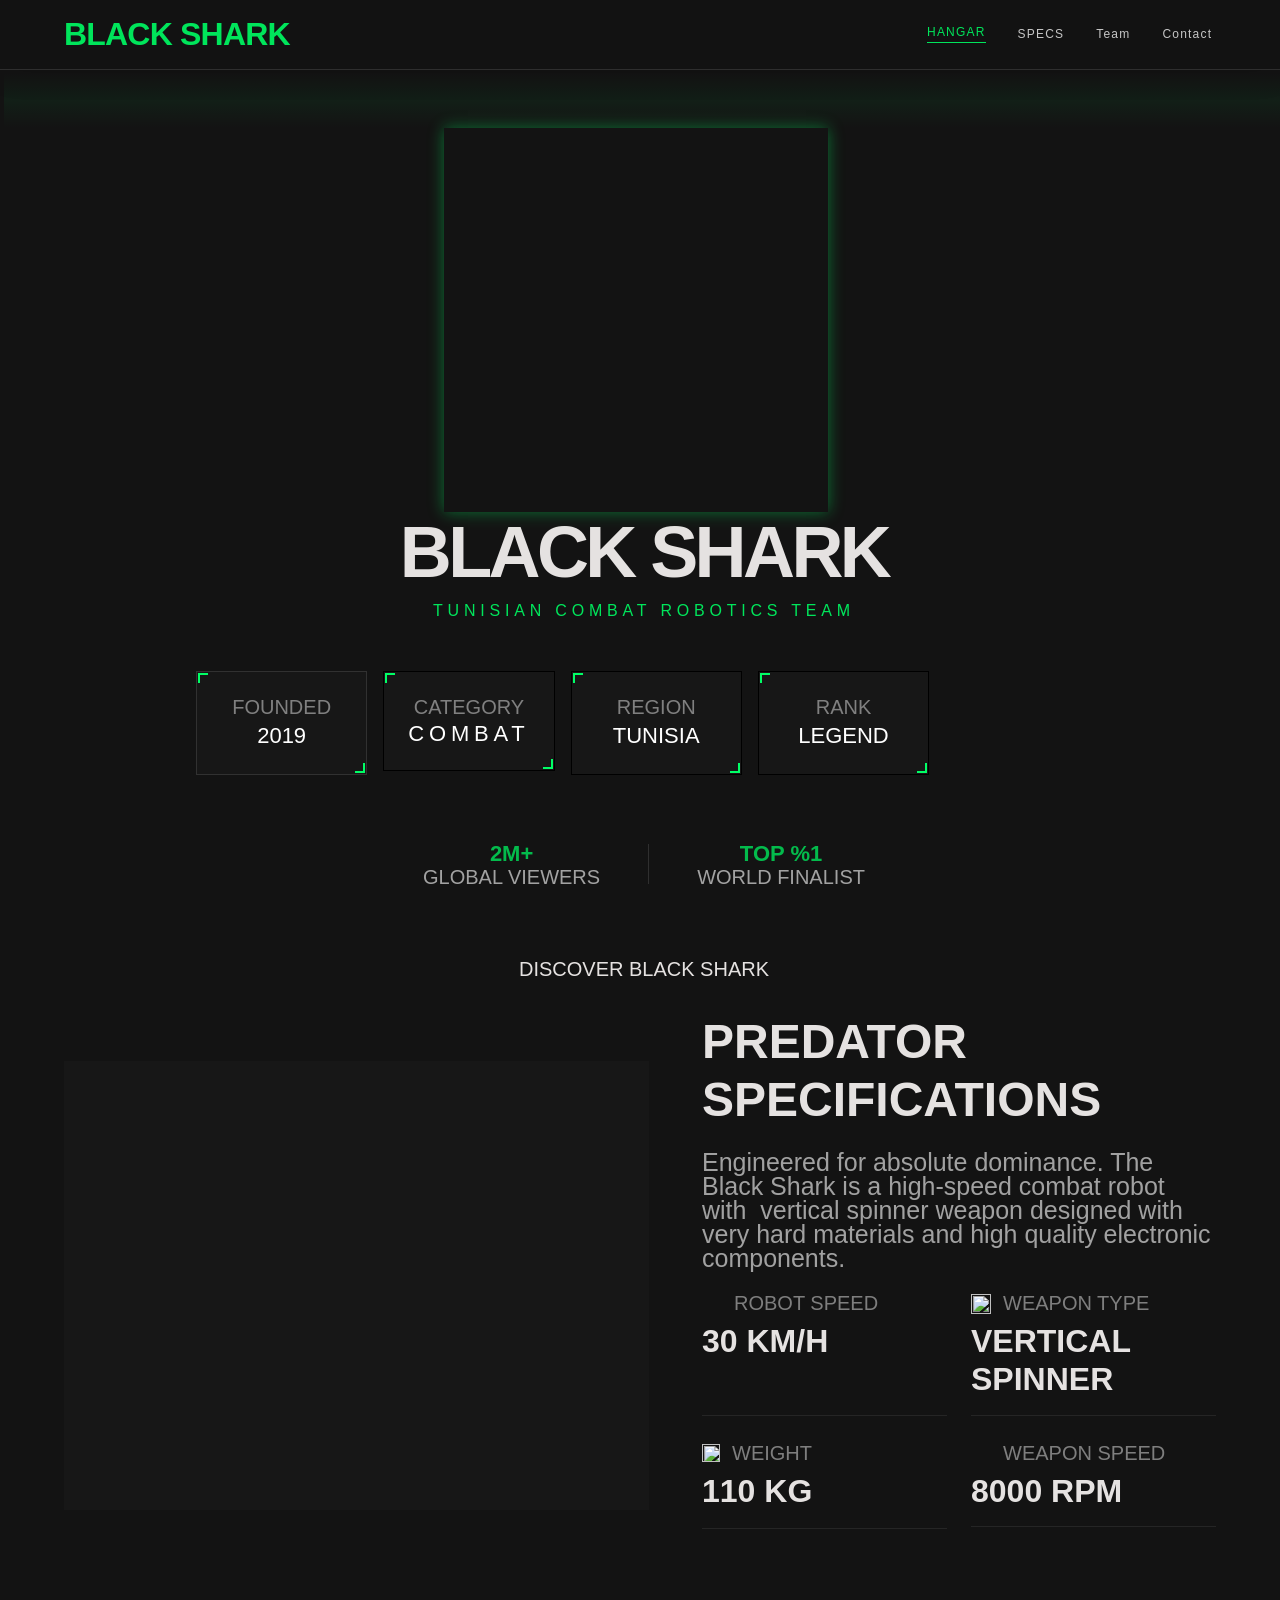
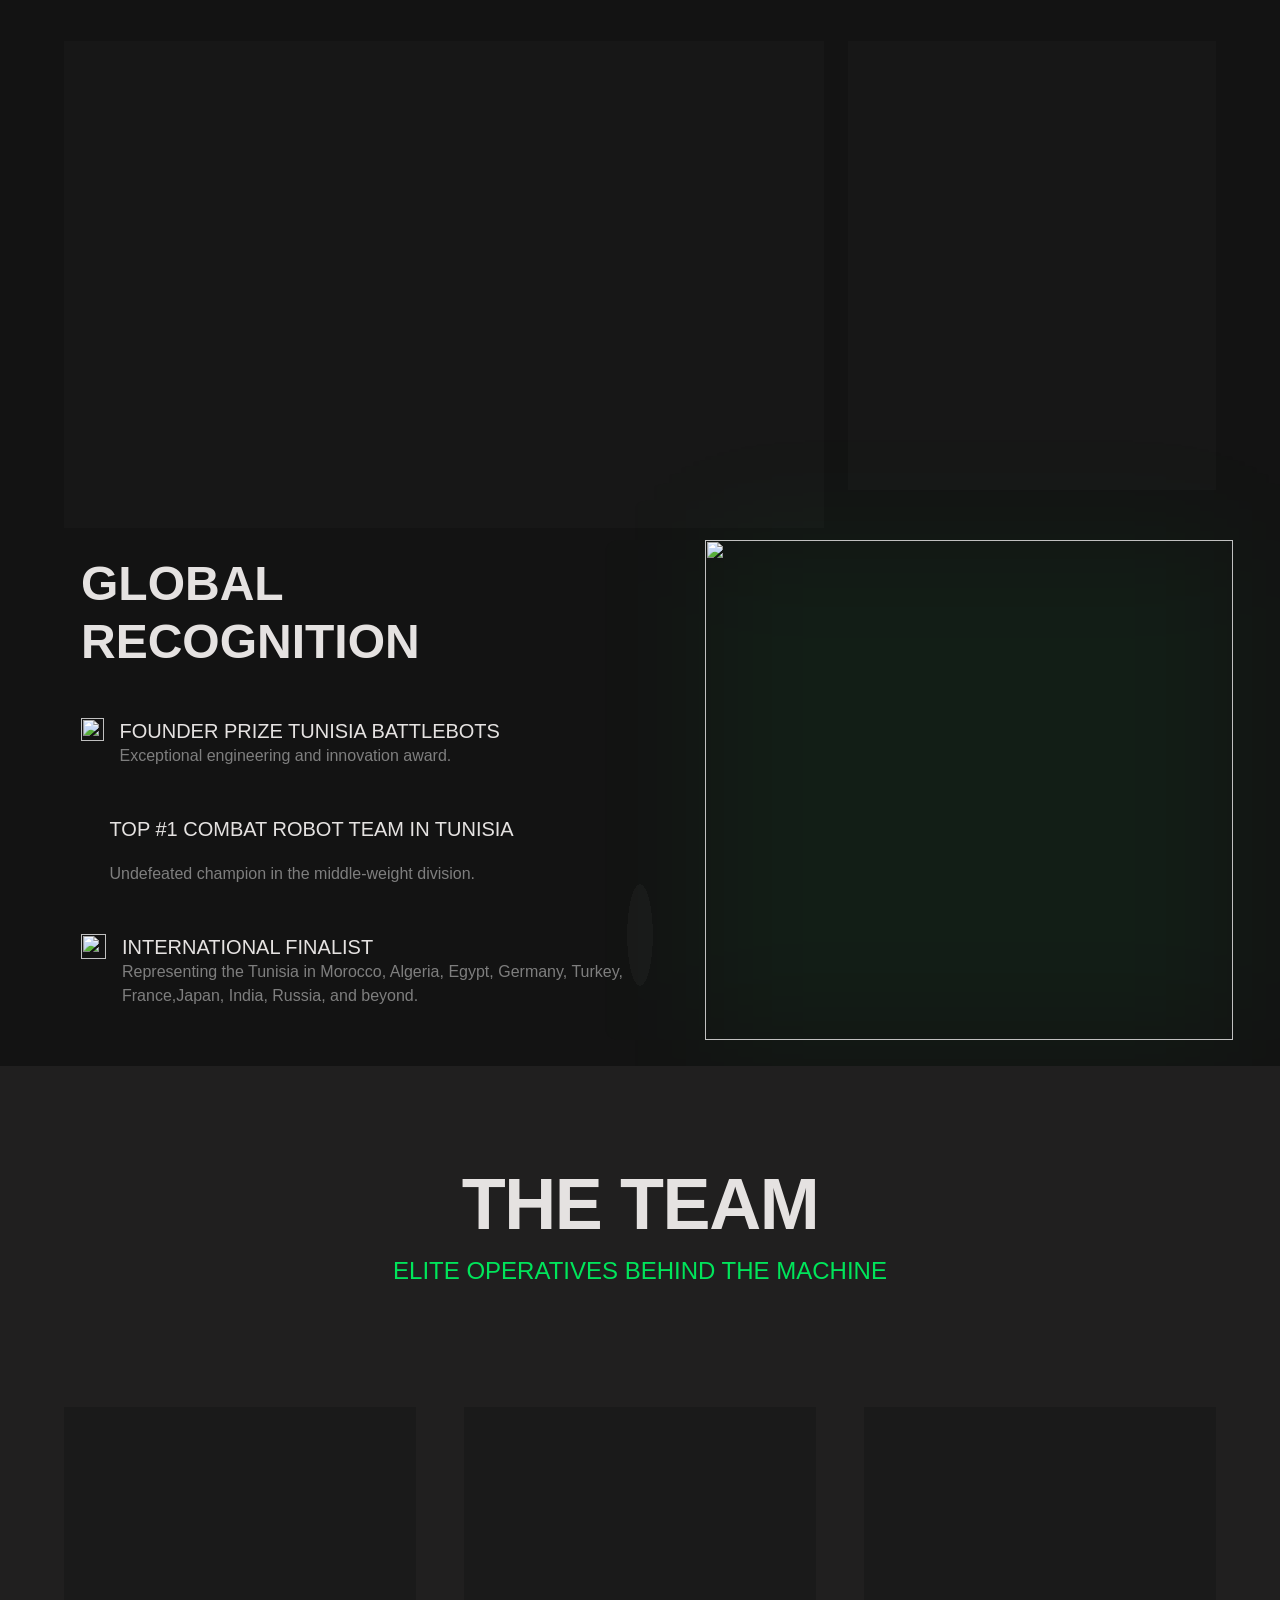
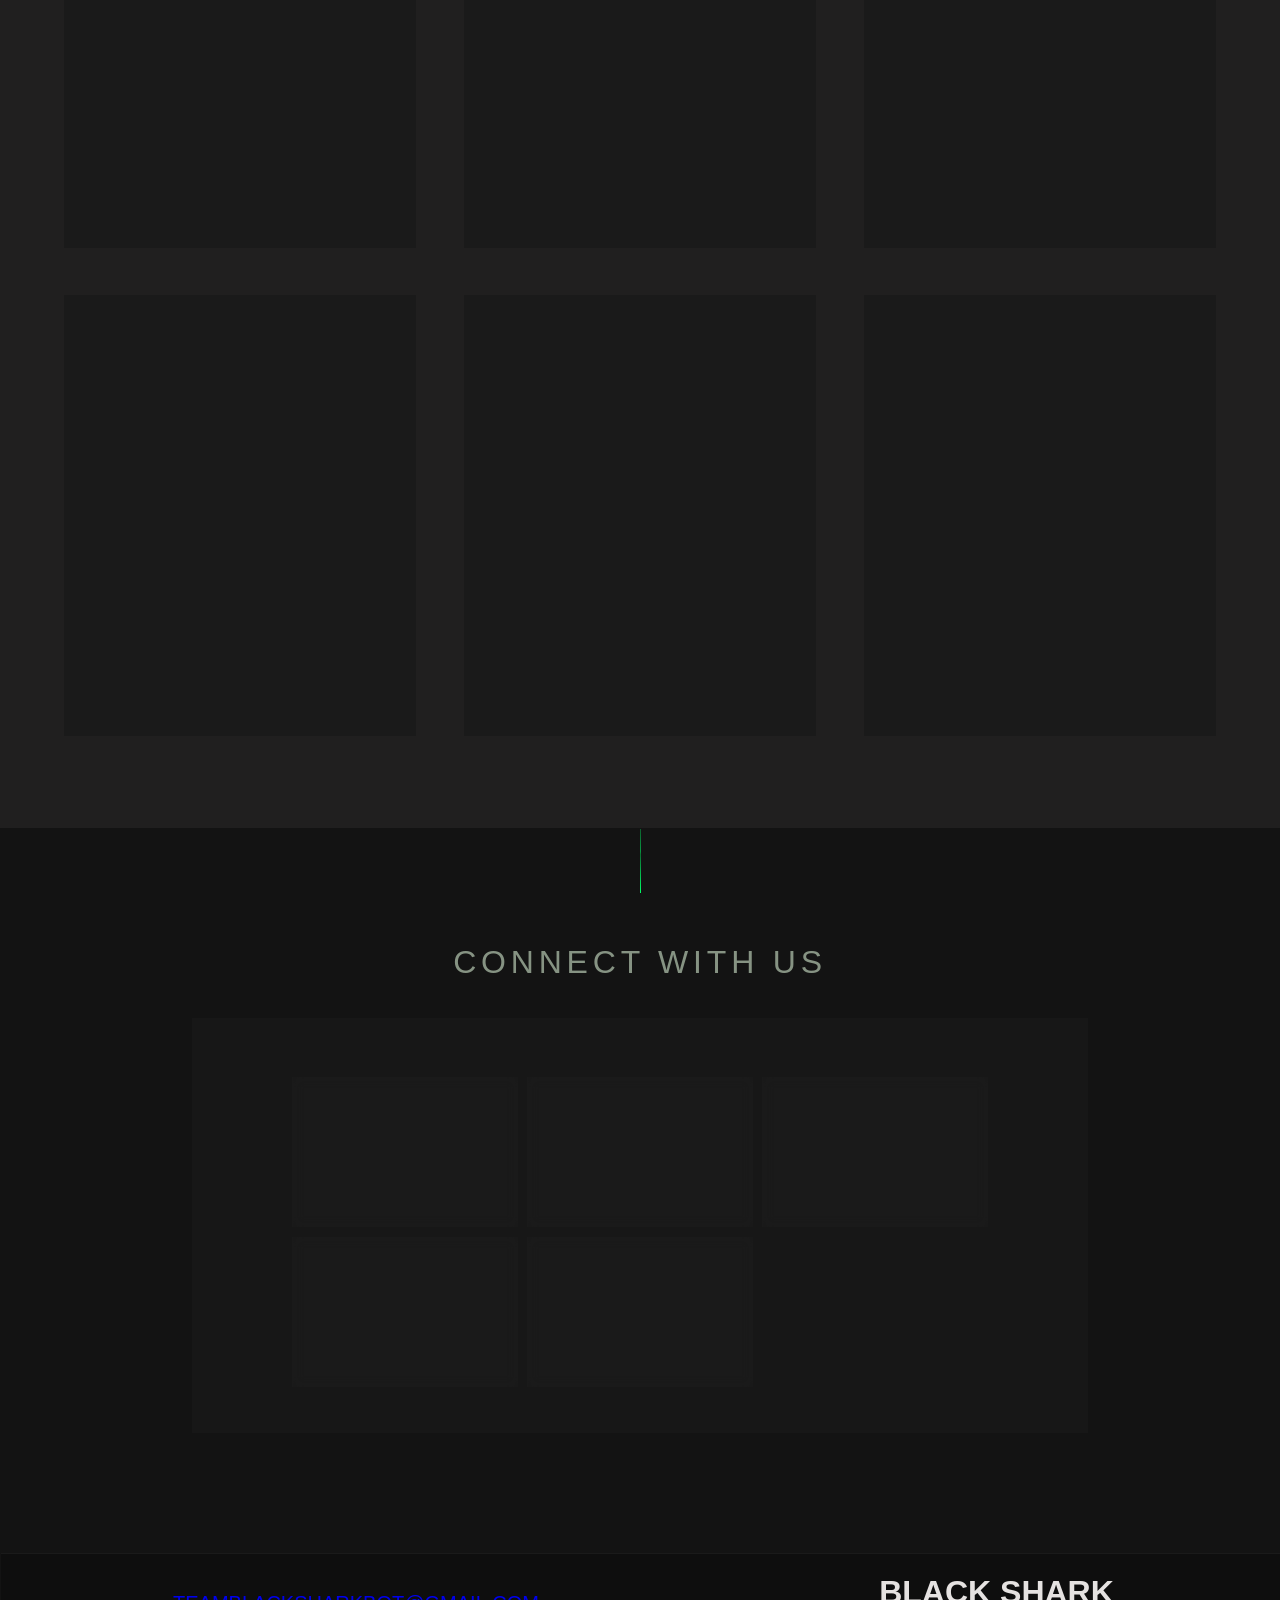
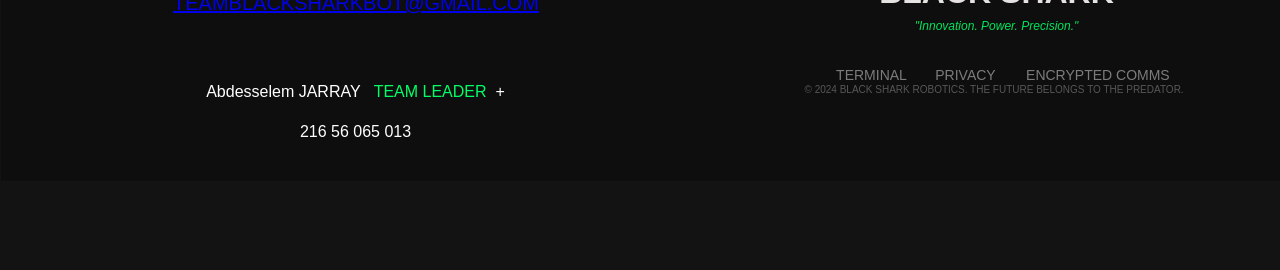
==== blackshark.html @ 6fe758de "Add files via upload" ====
<!DOCTYPE html>
<html>
<head>
<meta name="viewport" content="width=device-width, initial-scale=1"/>
<meta charset="utf-8" />
<link rel="stylesheet" href="globals.css">
<link rel="stylesheet" href="styleguide.css">
<link rel="stylesheet" href="style.css">
</head>
<body>
<div class="desctop" ><div class="container" ><div class="heading" ><div class="text-wrapper" >BLACK SHARK</div></div>
<div class="div-wrapper" ><div class="div" >TUNISIAN COMBAT ROBOTICS TEAM</div></div>
<div class="container-2" ><div class="overlay-border" ><div class="div-wrapper" ><div class="text-wrapper-2" >FOUNDED</div></div>
<div class="div-wrapper" ><div class="text-wrapper-3" >2019</div></div>
<div class="border" ></div>
<div class="border-2" ></div></div>
<div class="overlay-border-2" ><div class="div-wrapper" ><div class="text-wrapper-2" >CATEGORY</div></div>
<div class="div-wrapper" ><div class="text-wrapper-4" >COMBAT</div></div>
<div class="border" ></div>
<div class="border-2" ></div></div>
<div class="overlay-border-3" ><div class="div-wrapper" ><div class="text-wrapper-2" >REGION</div></div>
<div class="div-wrapper" ><div class="text-wrapper-3" >TUNISIA</div></div>
<div class="border" ></div>
<div class="border-2" ></div></div>
<div class="overlay-border-4" ><div class="div-wrapper" ><div class="text-wrapper-2" >RANK</div></div>
<div class="div-wrapper" ><div class="text-wrapper-3" >LEGEND</div></div>
<div class="border" ></div>
<div class="border-2" ></div></div></div>
<div class="container-3" ><div class="container-4" ><div class="div-2" ><div class="div-wrapper" ><div class="text-wrapper-5" >2M+</div></div>
<div class="div-wrapper" ><div class="text-wrapper-6" >GLOBAL VIEWERS</div></div></div>
<div class="vertical-divider" ></div>
<div class="div-2" ><div class="div-wrapper" ><div class="text-wrapper-5" >TOP %1</div></div>
<div class="div-wrapper" ><div class="text-wrapper-6" >WORLD FINALIST</div></div></div></div>
<div class="margin" ><div class="container-5" ><img class="icon" src="img/icon-4.svg" />
<div class="container-6" ><div class="text-wrapper-7" >DISCOVER BLACK SHARK</div></div></div></div></div></div>
<div class="container-7" ><div class="gradient" ></div>
<div class="black-shark-logo-wrapper" ><div class="black-shark-logo" ></div></div></div>
<div class="container-8" ><div class="container-9" ><div class="overlay-border-wrapper" ><div class="combat-robot-front-wrapper" ><div class="combat-robot-front" ></div></div></div>
<div class="container-10" ><div class="PREDATOR-wrapper" ><div class="PREDATOR" >PREDATOR<br/>SPECIFICATIONS</div></div>
<div class="engineered-for-wrapper" ><p class="engineered-for" >Engineered for absolute dominance. The Black Shark is a high-speed combat robot with&nbsp;&nbsp;vertical spinner weapon designed with very hard materials and high quality electronic components.</p></div>
<div class="container-11" ><div class="horizontal-border" ><div class="container-12" ><div class="div-2" ><img class="img" src="img/icon-3.svg" /></div>
<div class="div-2" ><div class="text-wrapper-8" >ROBOT SPEED</div></div></div>
<div class="div-wrapper-2" ><div class="text-wrapper-9" >30 KM/H</div></div></div>
<div class="horizontal-border-2" ><div class="container-12" ><div class="div-2" ><img class="icon-2" src="img/icon.svg" /></div>
<div class="div-2" ><div class="text-wrapper-8" >WEAPON TYPE</div></div></div>
<div class="div-wrapper-2" ><div class="VERTICAL-SPINNER" >VERTICAL<br/>SPINNER</div></div></div>
<div class="horizontal-border-3" ><div class="container-12" ><div class="div-2" ><img class="icon-3" src="img/icon-7.svg" /></div>
<div class="div-2" ><div class="text-wrapper-8" >WEAPON SPEED</div></div></div>
<div class="div-wrapper-2" ><div class="text-wrapper-9" >8000 RPM</div></div></div>
<div class="horizontal-border-4" ><div class="container-12" ><div class="div-2" ><img class="icon-4" src="img/icon-6.svg" /></div>
<div class="div-2" ><div class="text-wrapper-8" >WEIGHT</div></div></div>
<div class="div-wrapper-2" ><div class="text-wrapper-9" >110 KG</div></div></div></div></div></div>
<div class="bento-specs-grid" ><div class="overlay-border-5" ><div class="div-wrapper-2" ><div class="text-wrapper-9" >MECHANICAL DESIGN</div></div>
<div class="div-wrapper-2" ><p class="p" >The BlackShark robot incorporates an advanced mechanical design developed by Tunisian engineers, featuring a reinforced chassis, optimized weight distribution, and a robust drivetrain to maximize performance and survivability in robot combat competitions.</p></div>
<div class="border" ></div>
<div class="robot-internals" ></div>
<div class="border-2" ></div></div>
<div class="overlay-border-6" ><div class="container-13" ><div class="div-wrapper-2" ><div class="text-wrapper-9" >ENERGY CORE</div></div>
<div class="div-wrapper-2" ><p class="text-wrapper-10" >The BlackShark robot utilizes a Hardox armored frame to ensure superior protection, coupled with high-torque motors and a high-energy weapon system that provide exceptional mobility and destructive capability in the arena.</p></div></div>
<div class="container-wrapper" ><div class="container-14" ><div class="overlay" ><div class="background" ></div></div>
<div class="div-wrapper-2" ><div class="text-wrapper-11" >RESERVE CAPACITY: 85%</div></div></div></div>
<div class="border" ></div>
<div class="border-2" ></div></div></div></div>
<div class="section-achievements" ><div class="overlay-blur" ></div>
<img class="team-celebrating" src="img/team-celebrating-victory-on-global-stage.svg" />
<div class="container-15" ><div class="div-wrapper-2" ><div class="text-wrapper-12" >GLOBAL RECOGNITION</div></div>
<div class="list" ><div class="item" ><img class="icon-5" src="img/icon-2.svg" />
<div class="div-2" ><div class="div-wrapper-2" ><div class="text-wrapper-13" >FOUNDER PRIZE TUNISIA BATTLEBOTS</div></div>
<div class="div-wrapper-2" ><p class="text-wrapper-14" >Exceptional engineering and innovation award.</p></div></div></div>
<div class="item" ><img class="icon-6" src="img/image.svg" />
<div class="div-2" ><div class="div-wrapper-2" ><p class="text-wrapper-13" >TOP #1 COMBAT ROBOT TEAM IN TUNISIA</p></div>
<div class="div-wrapper-2" ><p class="text-wrapper-14" >Undefeated champion in the middle-weight division.</p></div></div></div>
<div class="item" ><img class="icon-7" src="img/icon-5.svg" />
<div class="container-16" ><div class="div-wrapper-2" ><div class="text-wrapper-13" >INTERNATIONAL FINALIST</div></div>
<div class="div-wrapper-2" ><p class="text-wrapper-15" >Representing the Tunisia in Morocco, Algeria, Egypt, Germany, Turkey, France,Japan, India, Russia, and beyond.</p></div></div></div></div></div></div>
<div class="team-section" ><div class="container-17" ><div class="container-13" ><div class="div-wrapper" ><div class="THE-team" >THE TEAM</div></div>
<div class="div-wrapper" ><p class="text-wrapper-16" >ELITE OPERATIVES BEHIND THE MACHINE</p></div></div>
<div class="container-18" ><div class="ahmed" ><div class="div-3" ></div>
<div class="gradient-2" ></div>
<div class="container-19" ><div class="container-20" ></div>
<div class="heading-2" ><div class="text-wrapper-17" >AHMED HAMDI</div></div>
<div class="div-wrapper-2" ><div class="text-wrapper-14" >Mechanical Lead</div></div></div></div>
<div class="oussema" ><div class="div-3" ></div>
<div class="gradient-2" ></div>
<div class="container-19" ><div class="container-20" ></div>
<div class="heading-2" ><div class="text-wrapper-17" >OUSSEMA BZEOUICH</div></div>
<div class="div-wrapper-2" ><div class="text-wrapper-14" >Electronic Lead</div></div></div></div>
<div class="abdesselem" ><div class="div-3" ></div>
<div class="gradient-2" ></div>
<div class="container-19" ><div class="container-20" ></div>
<div class="heading-2" ><div class="text-wrapper-17" >ABDESSELEM JARRAY</div></div>
<div class="div-wrapper-2" ><div class="text-wrapper-14" >Team Leader</div></div></div></div>
<div class="amine" ><div class="div-3" ></div>
<div class="gradient-2" ></div>
<div class="container-19" ><div class="container-20" ></div>
<div class="heading-2" ><div class="text-wrapper-17" >AMIN BEN AMMAR</div></div>
<div class="div-wrapper-2" ><div class="text-wrapper-18" >Logistics Manager</div></div></div></div>
<div class="badii" ><div class="div-3" ></div>
<div class="gradient-2" ></div>
<div class="container-19" ><div class="container-20" ></div>
<div class="heading-2" ><div class="text-wrapper-17" >BADII SAMET</div></div>
<div class="container-21" ><div class="text-wrapper-19" >Sponsoring Manager</div></div></div></div>
<div class="omar" ><div class="omar-TRIFA" ></div>
<div class="gradient-2" ></div>
<div class="container-19" ><div class="container-20" ></div>
<div class="heading-2" ><div class="text-wrapper-17" >OMAR TRIFA</div></div>
<div class="div-wrapper-2" ><div class="text-wrapper-14" >Electrical Lead</div></div></div></div></div></div></div>
<div class="section-sponsors" ><div class="text-wrapper-20" >CONNECT WITH US</div>
<div class="container-22" ><div class="frame-wrapper" ><div class="frame" ><div class="div-4" ><div class="facebook" ></div>
<div class="container-6" ><div class="div-2" ><div class="text-wrapper-21" >FACEBOOK</div></div></div></div>
<div class="div-4" ><div class="instagram" ></div>
<div class="container-6" ><div class="div-2" ><div class="text-wrapper-21" >INSTAGRAM</div></div></div></div>
<div class="div-4" ><div class="tik-tok" ></div>
<div class="container-6" ><div class="div-2" ><div class="text-wrapper-21" >TIKTOK</div></div></div></div>
<div class="div-4" ><div class="linked-in" ></div>
<div class="container-6" ><div class="div-2" ><div class="text-wrapper-21" >LINKEDIN</div></div></div></div>
<div class="div-4" ><div class="you-tube" ></div>
<div class="container-6" ><div class="div-2" ><div class="text-wrapper-21" >YOUTUBE</div></div></div></div></div></div></div></div>
<footer class="footer" ><div class="frame-2" ><a href="mailto:TEAMBLACKSHARKBOT@GMAIL.COM" target="_blank" rel="noopener noreferrer"><div class="text-wrapper-22" >TEAMBLACKSHARKBOT@GMAIL.COM</div></a>
<p class="abdesselem-JARRAY" ><span class="span" >Abdesselem JARRAY&nbsp;&nbsp;</span>
<span class="text-wrapper-23" >TEAM LEADER</span>
<span class="span" > + 216 56 065 013</span></p></div>
<div class="container-23" ><div class="container-24" ><div class="div-wrapper" ><div class="text-wrapper-24" >BLACK SHARK</div></div>
<div class="div-wrapper" ><div class="text" >&#34;Innovation. Power. Precision.&#34;</div></div></div>
<div class="frame-3" ><div class="container-25" ><div class="container-26" ><div class="link" ><div class="text-2" >TERMINAL</div></div>
<div class="link-2" ><div class="text-2" >PRIVACY</div></div>
<div class="link-3" ><div class="text-2" >ENCRYPTED COMMS</div></div></div>
<div class="div-2" ><p class="text-3" >© 2024 BLACK SHARK ROBOTICS. THE FUTURE BELONGS TO THE PREDATOR.</p></div></div></div></div></footer>
<div class="top-nav-bar" ><div class="container-27" ><div class="div-2" ><div class="text-4" >BLACK SHARK</div></div>
<div class="container-28" ><div class="link-4" ><div class="text-wrapper-25" >HANGAR</div></div>
<div class="div-2" ><div class="text-wrapper-26" >SPECS</div></div>
<div class="div-2" ><div class="text-wrapper-26" >Team</div></div>
<div class="div-2" ><div class="text-wrapper-26" >Contact</div></div></div></div></div>
<div class="vertical-divider-wrapper" ><div class="vertical-divider-2" ></div></div></div>
</body>
</html>
---- globals.css ----
@import url("https://cdnjs.cloudflare.com/ajax/libs/meyer-reset/2.0/reset.min.css");
* {
  -webkit-font-smoothing: antialiased;
  box-sizing: border-box;
}
html,
body {
  margin: 0px;
  height: 100%;
}
/* a blue color as a generic focus style */
button:focus-visible {
  outline: 2px solid #4a90e2 !important;
  outline: -webkit-focus-ring-color auto 5px !important;
}
a {
  text-decoration: none;
}
/* @FONTWARNING[{"type": "restricted", "family": "Space Grotesk-Bold", "weight": "700", "style": "normal", "allowsCrossOrigin": false}] */

@font-face {
  font-family: "Space Grotesk-Bold";
  src: local("Space Grotesk-Bold");
}
/* @FONTWARNING[{"type": "restricted", "family": "JetBrains Mono-Regular", "weight": "400", "style": "normal", "allowsCrossOrigin": false}] */

@font-face {
  font-family: "JetBrains Mono-Regular";
  src: local("JetBrains Mono-Regular");
}
/* @FONTWARNING[{"type": "restricted", "family": "JetBrains Mono-Bold", "weight": "700", "style": "normal", "allowsCrossOrigin": false}] */

@font-face {
  font-family: "JetBrains Mono-Bold";
  src: local("JetBrains Mono-Bold");
}
/* @FONTWARNING[{"type": "restricted", "family": "Geist-Regular", "weight": "400", "style": "normal", "allowsCrossOrigin": false}] */

@font-face {
  font-family: "Geist-Regular";
  src: local("Geist-Regular");
}
/* @FONTWARNING[{"type": "restricted", "family": "Geist-Medium", "weight": "500", "style": "normal", "allowsCrossOrigin": false}] */

@font-face {
  font-family: "Geist-Medium";
  src: local("Geist-Medium");
}
/* @FONTWARNING[{"type": "restricted", "family": "Space Grotesk-Regular", "weight": "400", "style": "normal", "allowsCrossOrigin": false}] */

@font-face {
  font-family: "Space Grotesk-Regular";
  src: local("Space Grotesk-Regular");
}
/* @FONTWARNING[{"type": "restricted", "family": "JetBrains Mono-Medium", "weight": "500", "style": "normal", "allowsCrossOrigin": false}] */

@font-face {
  font-family: "JetBrains Mono-Medium";
  src: local("JetBrains Mono-Medium");
}
/* @FONTWARNING[{"type": "restricted", "family": "JetBrains Mono-Light", "weight": "300", "style": "normal", "allowsCrossOrigin": false}] */

@font-face {
  font-family: "JetBrains Mono-Light";
  src: local("JetBrains Mono-Light");
}
/* @FONTWARNING[{"type": "restricted", "family": "JetBrains Mono-Italic", "weight": "400", "style": "italic", "allowsCrossOrigin": false}] */

@font-face {
  font-family: "JetBrains Mono-Italic";
  src: local("JetBrains Mono-Italic");
}
---- style.css ----
.desctop {
  background:
    radial-gradient(
      50% 50% at 50% 50%,
      rgba(255, 255, 255, 0.03) 2%,
      rgba(255, 255, 255, 0) 2%
    ),
    linear-gradient(0deg, rgba(19, 19, 19, 1) 0%, rgba(19, 19, 19, 1) 100%),
    linear-gradient(
      0deg,
      rgba(255, 255, 255, 1) 0%,
      rgba(255, 255, 255, 1) 100%
    );
  width: 100%;
  min-width: 1280px;
  min-height: 5070px;
  position: relative;
}

.desctop .container {
  display: flex;
  flex-direction: column;
  max-width: 896px;
  width: 896px;
  align-items: flex-start;
  gap: 8px;
  position: absolute;
  top: 491px;
  left: 196px;
}

.desctop .heading {
  align-items: center;
  padding: 23px 0px 0px;
  position: relative;
  align-self: stretch;
  flex: 0 0 auto;
  display: flex;
  flex-direction: column;
  width: 100%;
}

.desctop .text-wrapper {
  justify-content: center;
  font-size: 72px;
  text-align: center;
  letter-spacing: -3.6px;
  line-height: 79.2px;
  position: relative;
  display: flex;
  align-items: center;
  width: fit-content;
  margin-top: -1px;
  font-family: "Space Grotesk-Bold", Helvetica;
  font-weight: 700;
  color: #e5e2e1;
  white-space: nowrap;
}

.desctop .div-wrapper {
  display: flex;
  flex-direction: column;
  align-items: center;
  position: relative;
  align-self: stretch;
  width: 100%;
  flex: 0 0 auto;
}

.desctop .div {
  position: relative;
  display: flex;
  align-items: center;
  justify-content: center;
  width: fit-content;
  margin-top: -1px;
  font-family: "JetBrains Mono-Regular", Helvetica;
  font-weight: 400;
  color: #00e55b;
  font-size: 16px;
  text-align: center;
  letter-spacing: 4.8px;
  line-height: 24px;
  white-space: nowrap;
}

.desctop .container-2 {
  display: grid;
  grid-template-columns: repeat(4, minmax(0, 1fr));
  grid-template-rows: 106px;
  height: fit-content;
  gap: 16px;
  padding: 40px 0px 0px;
}

.desctop .overlay-border {
  position: relative;
  grid-row: 1 / 2;
  grid-column: 1 / 2;
  width: 100%;
  height: fit-content;
  display: flex;
  flex-direction: column;
  align-items: flex-start;
  gap: 4px;
  padding: 24px;
  background-color: #1a1a1acc;
  border: 1px solid;
  border-color: #c0c0c026;
  backdrop-filter: blur(10px) brightness(100%);
  -webkit-backdrop-filter: blur(10px) brightness(100%);
}

.desctop .text-wrapper-2 {
  position: relative;
  display: flex;
  align-items: center;
  justify-content: center;
  width: fit-content;
  margin-top: -1px;
  font-family: "JetBrains Mono-Regular", Helvetica;
  font-weight: 400;
  color: #c6c6c699;
  font-size: 20px;
  text-align: center;
  letter-spacing: 0;
  line-height: 24px;
  white-space: nowrap;
}

.desctop .text-wrapper-3 {
  position: relative;
  display: flex;
  align-items: center;
  justify-content: center;
  width: fit-content;
  margin-top: -1px;
  font-family: "JetBrains Mono-Regular", Helvetica;
  font-weight: 400;
  color: #ffffff;
  font-size: 22px;
  text-align: center;
  letter-spacing: 0;
  line-height: 28px;
  white-space: nowrap;
}

.desctop .border {
  top: 1px;
  left: 1px;
  border-top-width: 2px;
  border-top-style: solid;
  border-left-width: 2px;
  border-left-style: solid;
  position: absolute;
  width: 10px;
  height: 10px;
  border-color: #00ff66;
}

.desctop .border-2 {
  right: 1px;
  bottom: 1px;
  border-right-width: 2px;
  border-right-style: solid;
  border-bottom-width: 2px;
  border-bottom-style: solid;
  position: absolute;
  width: 10px;
  height: 10px;
  border-color: #00ff66;
}

.desctop .overlay-border-2 {
  grid-row: 1 / 2;
  grid-column: 2 / 3;
  width: 100%;
  height: fit-content;
  align-items: flex-start;
  gap: 4px;
  padding: 24px;
  border-color: #c0c0c026;
  position: relative;
  display: flex;
  flex-direction: column;
  background-color: #1a1a1acc;
  border: 1px solid;
  backdrop-filter: blur(10px) brightness(100%);
  -webkit-backdrop-filter: blur(10px) brightness(100%);
}

.desctop .text-wrapper-4 {
  position: relative;
  display: flex;
  align-items: center;
  justify-content: center;
  width: fit-content;
  margin-top: -1px;
  font-family: "JetBrains Mono-Regular", Helvetica;
  font-weight: 400;
  color: #ffffff;
  font-size: 22px;
  text-align: center;
  letter-spacing: 4.8px;
  line-height: 24px;
  white-space: nowrap;
}

.desctop .overlay-border-3 {
  grid-row: 1 / 2;
  grid-column: 3 / 4;
  width: 100%;
  height: fit-content;
  align-items: flex-start;
  gap: 4px;
  padding: 24px;
  border-color: #c0c0c026;
  position: relative;
  display: flex;
  flex-direction: column;
  background-color: #1a1a1acc;
  border: 1px solid;
  backdrop-filter: blur(10px) brightness(100%);
  -webkit-backdrop-filter: blur(10px) brightness(100%);
}

.desctop .overlay-border-4 {
  grid-row: 1 / 2;
  grid-column: 4 / 5;
  width: 100%;
  height: fit-content;
  align-items: flex-start;
  gap: 4px;
  padding: 24px;
  border-color: #c0c0c026;
  position: relative;
  display: flex;
  flex-direction: column;
  background-color: #1a1a1acc;
  border: 1px solid;
  backdrop-filter: blur(10px) brightness(100%);
  -webkit-backdrop-filter: blur(10px) brightness(100%);
}

.desctop .container-3 {
  display: flex;
  flex-direction: column;
  align-items: center;
  gap: 16px;
  padding: 56px 0px 0px;
  position: relative;
  align-self: stretch;
  width: 100%;
  flex: 0 0 auto;
}

.desctop .container-4 {
  display: inline-flex;
  align-items: center;
  gap: 48px;
  position: relative;
  flex: 0 0 auto;
  opacity: 0.8;
}

.desctop .div-2 {
  display: inline-flex;
  flex-direction: column;
  align-items: flex-start;
  position: relative;
  flex: 0 0 auto;
}

.desctop .text-wrapper-5 {
  position: relative;
  display: flex;
  align-items: center;
  justify-content: center;
  width: fit-content;
  margin-top: -1px;
  font-family: "JetBrains Mono-Bold", Helvetica;
  font-weight: 700;
  color: #00e55b;
  font-size: 22px;
  text-align: center;
  letter-spacing: 0;
  line-height: 28px;
  white-space: nowrap;
}

.desctop .text-wrapper-6 {
  justify-content: center;
  width: fit-content;
  font-family: "JetBrains Mono-Regular", Helvetica;
  font-weight: 400;
  color: #c6c6c6;
  font-size: 20px;
  text-align: center;
  line-height: 20px;
  white-space: nowrap;
  position: relative;
  display: flex;
  align-items: center;
  margin-top: -1px;
  letter-spacing: 0;
}

.desctop .vertical-divider {
  position: relative;
  width: 1px;
  height: 40px;
  background-color: #c6c6c633;
}

.desctop .margin {
  display: inline-flex;
  padding: 30px 0px 0px;
  flex-direction: column;
  align-items: flex-start;
  position: relative;
  flex: 0 0 auto;
}

.desctop .container-5 {
  display: inline-flex;
  flex-direction: column;
  align-items: center;
  gap: 10px;
  position: relative;
  flex: 0 0 auto;
}

.desctop .icon {
  position: relative;
  width: 17px;
  height: 19.4px;
}

.desctop .container-6 {
  display: inline-flex;
  flex-direction: column;
  align-items: center;
  position: relative;
  flex: 0 0 auto;
}

.desctop .text-wrapper-7 {
  position: relative;
  display: flex;
  align-items: center;
  justify-content: center;
  width: fit-content;
  margin-top: -1px;
  font-family: "JetBrains Mono-Regular", Helvetica;
  font-weight: 400;
  color: #e5e2e1;
  font-size: 20px;
  text-align: center;
  letter-spacing: 0;
  line-height: 15px;
  white-space: nowrap;
}

.desctop .container-7 {
  display: flex;
  flex-direction: column;
  width: calc(100% - 16px);
  height: calc(100% - 4963px);
  align-items: flex-start;
  position: absolute;
  top: 73px;
  left: 4px;
}

.desctop .gradient {
  position: relative;
  width: 1280px;
  height: 55px;
  margin-right: -16px;
  background: linear-gradient(
    180deg,
    rgba(0, 255, 102, 0) 0%,
    rgba(0, 255, 102, 0.05) 50%,
    rgba(0, 255, 102, 0) 100%
  );
}

.desctop .black-shark-logo-wrapper {
  display: flex;
  align-items: flex-start;
  justify-content: center;
  position: relative;
  align-self: stretch;
  width: 100%;
  flex: 0 0 auto;
  margin-bottom: -332px;
}

.desctop .black-shark-logo {
  position: relative;
  max-width: 766.44px;
  width: 384px;
  height: 384px;
  box-shadow: 0px 0px 15px #00ff6666;
  background-image: url(./img/black-shark-logo.png);
  background-size: cover;
  background-position: 50% 50%;
}

.desctop .container-8 {
  display: flex;
  flex-direction: column;
  max-width: 1440px;
  width: 100%;
  height: 1181px;
  align-items: flex-start;
  gap: 96px;
  padding: 0px 64px;
  position: absolute;
  top: 1015px;
  left: 0;
}

.desctop .container-9 {
  display: flex;
  align-items: center;
  gap: 64px;
  position: relative;
  align-self: stretch;
  width: 100%;
  flex: 0 0 auto;
}

.desctop .overlay-border-wrapper {
  display: flex;
  flex-direction: column;
  width: 574px;
  height: 438px;
  align-items: flex-start;
  position: relative;
}

.desctop .combat-robot-front-wrapper {
  width: 585px;
  height: 449px;
  align-items: flex-start;
  padding: 16px;
  margin-bottom: -11px;
  margin-right: -11px;
  border-radius: 8px;
  border-color: #c0c0c026;
  position: relative;
  display: flex;
  flex-direction: column;
  background-color: #1a1a1acc;
  border: 1px solid;
  backdrop-filter: blur(10px) brightness(100%);
  -webkit-backdrop-filter: blur(10px) brightness(100%);
}

.desctop .combat-robot-front {
  position: relative;
  align-self: stretch;
  width: 100%;
  border-radius: 4px;
  aspect-ratio: 1.33;
  background: linear-gradient(
    0deg,
    rgba(255, 255, 255, 1) 0%,
    rgba(255, 255, 255, 1) 100%
  );
}

.desctop .container-10 {
  position: relative;
  flex: 1;
  flex-grow: 1;
  height: 530px;
}

.desctop .PREDATOR-wrapper {
  align-items: flex-start;
  position: absolute;
  top: -1px;
  left: 0;
  display: flex;
  flex-direction: column;
  width: 100%;
}

.desctop .PREDATOR {
  position: relative;
  width: fit-content;
  margin-top: -1px;
  font-family: "Space Grotesk-Bold", Helvetica;
  font-weight: 700;
  color: #e5e2e1;
  font-size: 48px;
  letter-spacing: 0;
  line-height: 57.6px;
}

.desctop .engineered-for-wrapper {
  display: flex;
  flex-direction: column;
  max-width: 512px;
  width: calc(100% - 2px);
  align-items: flex-start;
  position: absolute;
  top: 136px;
  left: 0;
}

.desctop .engineered-for {
  position: relative;
  display: flex;
  align-items: center;
  align-self: stretch;
  margin-top: -1px;
  font-family: "Geist-Regular", Helvetica;
  font-weight: 400;
  color: #c6c6c6cc;
  font-size: 25px;
  letter-spacing: 0;
  line-height: 24px;
}

.desctop .container-11 {
  display: grid;
  grid-template-columns: repeat(2, minmax(0, 1fr));
  grid-template-rows: 125.78px 87.39px;
  width: 100%;
  height: 253px;
  gap: 24px;
  position: absolute;
  top: 277px;
  left: 0;
}

.desctop .horizontal-border {
  position: relative;
  grid-row: 1 / 2;
  grid-column: 1 / 2;
  width: 100%;
  height: fit-content;
  display: flex;
  flex-direction: column;
  align-items: flex-start;
  gap: 8px;
  padding: 0px 0px 54.39px;
  border-bottom-width: 1px;
  border-bottom-style: solid;
  border-color: #c6c6c61a;
}

.desctop .container-12 {
  display: flex;
  align-items: center;
  gap: 12px;
  position: relative;
  align-self: stretch;
  width: 100%;
  flex: 0 0 auto;
}

.desctop .img {
  position: relative;
  width: 20px;
  height: 16px;
}

.desctop .text-wrapper-8 {
  position: relative;
  display: flex;
  align-items: center;
  width: fit-content;
  margin-top: -1px;
  font-family: "JetBrains Mono-Regular", Helvetica;
  font-weight: 400;
  color: #c6c6c699;
  font-size: 20px;
  letter-spacing: 0;
  line-height: 24px;
  white-space: nowrap;
}

.desctop .div-wrapper-2 {
  display: flex;
  flex-direction: column;
  align-items: flex-start;
  position: relative;
  align-self: stretch;
  width: 100%;
  flex: 0 0 auto;
}

.desctop .text-wrapper-9 {
  position: relative;
  display: flex;
  align-items: center;
  align-self: stretch;
  margin-top: -1px;
  font-family: "Space Grotesk-Bold", Helvetica;
  font-weight: 700;
  color: #e5e2e1;
  font-size: 32px;
  letter-spacing: 0;
  line-height: 38.4px;
}

.desctop .horizontal-border-2 {
  grid-row: 1 / 2;
  grid-column: 2 / 3;
  height: fit-content;
  position: relative;
  width: 100%;
  display: flex;
  flex-direction: column;
  align-items: flex-start;
  gap: 8px;
  padding: 0px 0px 16px;
  border-bottom-width: 1px;
  border-bottom-style: solid;
  border-color: #c6c6c61a;
}

.desctop .icon-2 {
  position: relative;
  width: 20px;
  height: 20px;
}

.desctop .VERTICAL-SPINNER {
  position: relative;
  align-self: stretch;
  margin-top: -1px;
  font-family: "Space Grotesk-Bold", Helvetica;
  font-weight: 700;
  color: #e5e2e1;
  font-size: 32px;
  letter-spacing: 0;
  line-height: 38.4px;
}

.desctop .horizontal-border-3 {
  grid-row: 2 / 3;
  grid-column: 2 / 3;
  height: fit-content;
  position: relative;
  width: 100%;
  display: flex;
  flex-direction: column;
  align-items: flex-start;
  gap: 8px;
  padding: 0px 0px 16px;
  border-bottom-width: 1px;
  border-bottom-style: solid;
  border-color: #c6c6c61a;
}

.desctop .icon-3 {
  position: relative;
  width: 20px;
  height: 14.15px;
}

.desctop .horizontal-border-4 {
  grid-row: 2 / 3;
  grid-column: 1 / 2;
  align-self: start;
  height: 100%;
  position: relative;
  width: 100%;
  display: flex;
  flex-direction: column;
  align-items: flex-start;
  gap: 8px;
  padding: 0px 0px 16px;
  border-bottom-width: 1px;
  border-bottom-style: solid;
  border-color: #c6c6c61a;
}

.desctop .icon-4 {
  position: relative;
  width: 18px;
  height: 18px;
}

.desctop .bento-specs-grid {
  display: grid;
  grid-template-columns: repeat(3, minmax(0, 1fr));
  grid-template-rows: 448.39px;
  height: 466px;
  gap: 24px;
}

.desctop .overlay-border-5 {
  grid-row: 1 / 2;
  grid-column: 1 / 3;
  width: 100%;
  height: fit-content;
  align-items: flex-start;
  gap: 16px;
  padding: 32px;
  border-color: #c0c0c026;
  position: relative;
  display: flex;
  flex-direction: column;
  background-color: #1a1a1acc;
  border: 1px solid;
  backdrop-filter: blur(10px) brightness(100%);
  -webkit-backdrop-filter: blur(10px) brightness(100%);
}

.desctop .p {
  position: relative;
  display: flex;
  align-items: center;
  align-self: stretch;
  margin-top: -1px;
  font-family: "Geist-Regular", Helvetica;
  font-weight: 400;
  color: #c6c6c6b2;
  font-size: 16px;
  letter-spacing: 0;
  line-height: 24px;
}

.desctop .robot-internals {
  position: relative;
  align-self: stretch;
  width: 100%;
  height: 264px;
  border-radius: 2px;
  background: linear-gradient(
    0deg,
    rgba(255, 255, 255, 1) 0%,
    rgba(255, 255, 255, 1) 100%
  );
  opacity: 0.5;
}

.desctop .overlay-border-6 {
  grid-row: 1 / 2;
  grid-column: 3 / 4;
  align-self: start;
  width: 100%;
  height: 100%;
  align-items: flex-start;
  justify-content: space-between;
  padding: 32px;
  border-color: #c0c0c026;
  position: relative;
  display: flex;
  flex-direction: column;
  background-color: #1a1a1acc;
  border: 1px solid;
  backdrop-filter: blur(10px) brightness(100%);
  -webkit-backdrop-filter: blur(10px) brightness(100%);
}

.desctop .container-13 {
  display: flex;
  flex-direction: column;
  align-items: flex-start;
  gap: 16px;
  position: relative;
  align-self: stretch;
  width: 100%;
  flex: 0 0 auto;
}

.desctop .text-wrapper-10 {
  position: relative;
  display: flex;
  align-items: center;
  align-self: stretch;
  margin-top: -1px;
  font-family: "Geist-Regular", Helvetica;
  font-weight: 400;
  color: #c6c6c6b2;
  font-size: 24px;
  letter-spacing: 0;
  line-height: 24px;
}

.desctop .container-wrapper {
  display: flex;
  padding: 32px 0px 0px;
  align-self: stretch;
  width: 100%;
  flex-direction: column;
  align-items: flex-start;
  position: relative;
  flex: 0 0 auto;
}

.desctop .container-14 {
  display: flex;
  flex-direction: column;
  align-items: flex-start;
  gap: 8px;
  position: relative;
  align-self: stretch;
  width: 100%;
  flex: 0 0 auto;
}

.desctop .overlay {
  position: relative;
  align-self: stretch;
  width: 100%;
  height: 4px;
  background-color: #c6c6c61a;
}

.desctop .background {
  width: 85.00%;
  height: 100%;
  background-color: #00ff66;
}

.desctop .text-wrapper-11 {
  position: relative;
  display: flex;
  align-items: center;
  align-self: stretch;
  margin-top: -1px;
  font-family: "JetBrains Mono-Regular", Helvetica;
  font-weight: 400;
  color: #00e55b;
  font-size: 10px;
  letter-spacing: 0;
  line-height: 15px;
}

.desctop .section-achievements {
  display: grid;
  grid-template-columns: repeat(2, minmax(0, 1fr));
  grid-template-rows: 500px;
  width: 1152px;
  height: 487px;
  gap: 96px;
  position: absolute;
  top: 2140px;
  left: 81px;
}

.desctop .overlay-blur {
  position: absolute;
  width: calc(100% - 624px);
  height: calc(100% + 13px);
  top: 0;
  left: 624px;
  background-color: #00e55b0d;
  border-radius: 12px;
  filter: blur(60px);
}

.desctop .team-celebrating {
  position: relative;
  grid-row: 1 / 2;
  grid-column: 2 / 3;
  width: 100%;
  height: 100%;
}

.desctop .container-15 {
  position: relative;
  grid-row: 1 / 2;
  grid-column: 1 / 2;
  align-self: center;
  width: 100%;
  height: fit-content;
  display: flex;
  flex-direction: column;
  align-items: flex-start;
  gap: 48.01px;
}

.desctop .text-wrapper-12 {
  align-self: stretch;
  font-family: "Space Grotesk-Bold", Helvetica;
  font-weight: 700;
  color: #e5e2e1;
  font-size: 48px;
  line-height: 57.6px;
  position: relative;
  display: flex;
  align-items: center;
  margin-top: -1px;
  letter-spacing: 0;
}

.desctop .list {
  display: flex;
  flex-direction: column;
  align-items: flex-start;
  gap: 32px;
  position: relative;
  align-self: stretch;
  width: 100%;
  flex: 0 0 auto;
}

.desctop .item {
  display: flex;
  align-items: flex-start;
  gap: 16px;
  position: relative;
  align-self: stretch;
  width: 100%;
  flex: 0 0 auto;
}

.desctop .icon-5 {
  position: relative;
  width: 22.5px;
  height: 22.5px;
}

.desctop .text-wrapper-13 {
  position: relative;
  display: flex;
  align-items: center;
  width: fit-content;
  margin-top: -1px;
  font-family: "Geist-Medium", Helvetica;
  font-weight: 500;
  color: #e5e2e1;
  font-size: 20px;
  letter-spacing: 0;
  line-height: 28px;
  white-space: nowrap;
}

.desctop .text-wrapper-14 {
  position: relative;
  display: flex;
  align-items: center;
  width: fit-content;
  margin-top: -1px;
  font-family: "JetBrains Mono-Regular", Helvetica;
  font-weight: 400;
  color: #c6c6c699;
  font-size: 16px;
  letter-spacing: 0;
  line-height: 24px;
  white-space: nowrap;
}

.desctop .icon-6 {
  position: relative;
  width: 12.5px;
  height: 25px;
}

.desctop .icon-7 {
  position: relative;
  width: 25px;
  height: 25px;
}

.desctop .container-16 {
  display: inline-flex;
  flex-direction: column;
  align-items: flex-start;
  position: relative;
  flex: 0 0 auto;
  margin-right: -43px;
}

.desctop .text-wrapper-15 {
  position: relative;
  display: flex;
  align-items: center;
  width: 530px;
  margin-top: -1px;
  font-family: "JetBrains Mono-Regular", Helvetica;
  font-weight: 400;
  color: #c6c6c699;
  font-size: 16px;
  letter-spacing: 0;
  line-height: 24px;
}

.desctop .team-section {
  display: flex;
  flex-direction: column;
  width: 1280px;
  height: 1362px;
  align-items: flex-start;
  padding: 100px 0px;
  position: absolute;
  top: 2666px;
  left: 0;
  background-color: #201f1f;
}

.desctop .container-17 {
  display: flex;
  flex-direction: column;
  max-width: 1440px;
  align-items: flex-start;
  gap: 100px;
  padding: 0px 64px;
  position: relative;
  width: 100%;
  flex: 0 0 auto;
}

.desctop .THE-team {
  position: relative;
  display: flex;
  align-items: center;
  justify-content: center;
  width: fit-content;
  margin-top: -1px;
  font-family: "Space Grotesk-Bold", Helvetica;
  font-weight: 700;
  color: #e5e2e1;
  font-size: 72px;
  text-align: center;
  letter-spacing: -1.44px;
  line-height: 79.2px;
  white-space: nowrap;
}

.desctop .text-wrapper-16 {
  position: relative;
  display: flex;
  align-items: center;
  justify-content: center;
  width: fit-content;
  margin-top: -1px;
  font-family: "JetBrains Mono-Regular", Helvetica;
  font-weight: 400;
  color: #00e55b;
  font-size: 24px;
  text-align: center;
  letter-spacing: 0;
  line-height: 24px;
  white-space: nowrap;
}

.desctop .container-18 {
  display: grid;
  grid-template-columns: repeat(3, minmax(0, 1fr));
  grid-template-rows: 440px 440px;
  height: fit-content;
  gap: 48px;
}

.desctop .ahmed {
  position: relative;
  grid-row: 1 / 2;
  grid-column: 3 / 4;
  width: 100%;
  height: 440px;
  background-color: #1a1a1acc;
  border: 1px solid;
  border-color: #c0c0c026;
  backdrop-filter: blur(10px) brightness(100%);
  -webkit-backdrop-filter: blur(10px) brightness(100%);
  aspect-ratio: 0.8;
}

.desctop .div-3 {
  position: absolute;
  width: calc(100% - 2px);
  height: calc(100% - 2px);
  top: 1px;
  left: 1px;
  background: linear-gradient(
    0deg,
    rgba(255, 255, 255, 1) 0%,
    rgba(255, 255, 255, 1) 100%
  );
}

.desctop .gradient-2 {
  position: absolute;
  width: calc(100% - 2px);
  height: calc(100% - 2px);
  top: 1px;
  left: 1px;
  background: linear-gradient(
    0deg,
    rgba(19, 19, 19, 1) 0%,
    rgba(19, 19, 19, 0) 100%
  );
  opacity: 0.8;
}

.desctop .container-19 {
  display: inline-flex;
  flex-direction: column;
  align-items: flex-start;
  position: absolute;
  left: 25px;
  bottom: 25px;
}

.desctop .container-20 {
  position: relative;
  align-self: stretch;
  width: 100%;
  height: 15px;
}

.desctop .heading-2 {
  align-items: flex-start;
  padding: 4px 0px 0px;
  position: relative;
  align-self: stretch;
  flex: 0 0 auto;
  display: flex;
  flex-direction: column;
  width: 100%;
}

.desctop .text-wrapper-17 {
  position: relative;
  width: fit-content;
  margin-top: -1px;
  font-family: "Space Grotesk-Regular", Helvetica;
  font-weight: 400;
  color: #e5e2e1;
  font-size: 24px;
  letter-spacing: 0;
  line-height: 32px;
  display: flex;
  align-items: center;
  white-space: nowrap;
}

.desctop .oussema {
  position: relative;
  grid-row: 1 / 2;
  grid-column: 2 / 3;
  width: 100%;
  height: 440px;
  background-color: #1a1a1acc;
  border: 1px solid;
  border-color: #c0c0c026;
  backdrop-filter: blur(10px) brightness(100%);
  -webkit-backdrop-filter: blur(10px) brightness(100%);
  aspect-ratio: 0.8;
}

.desctop .abdesselem {
  position: relative;
  grid-row: 1 / 2;
  grid-column: 1 / 2;
  width: 100%;
  height: 440px;
  background-color: #1a1a1acc;
  border: 1px solid;
  border-color: #c0c0c026;
  backdrop-filter: blur(10px) brightness(100%);
  -webkit-backdrop-filter: blur(10px) brightness(100%);
  aspect-ratio: 0.8;
}

.desctop .amine {
  position: relative;
  grid-row: 2 / 3;
  grid-column: 1 / 2;
  width: 100%;
  height: 440px;
  background-color: #1a1a1acc;
  border: 1px solid;
  border-color: #c0c0c026;
  backdrop-filter: blur(10px) brightness(100%);
  -webkit-backdrop-filter: blur(10px) brightness(100%);
  aspect-ratio: 0.8;
}

.desctop .text-wrapper-18 {
  position: relative;
  display: flex;
  align-items: center;
  width: 202px;
  margin-top: -1px;
  font-family: "JetBrains Mono-Regular", Helvetica;
  font-weight: 400;
  color: #c6c6c699;
  font-size: 16px;
  letter-spacing: 0;
  line-height: 24px;
}

.desctop .badii {
  position: relative;
  grid-row: 2 / 3;
  grid-column: 3 / 4;
  width: 100%;
  height: 440px;
  background-color: #1a1a1acc;
  border: 1px solid;
  border-color: #c0c0c026;
  backdrop-filter: blur(10px) brightness(100%);
  -webkit-backdrop-filter: blur(10px) brightness(100%);
  aspect-ratio: 0.8;
}

.desctop .container-21 {
  display: flex;
  flex-direction: column;
  width: 202px;
  align-items: flex-start;
  position: relative;
  flex: 0 0 auto;
}

.desctop .text-wrapper-19 {
  position: relative;
  display: flex;
  align-items: center;
  width: 195px;
  margin-top: -1px;
  font-family: "JetBrains Mono-Regular", Helvetica;
  font-weight: 400;
  color: #c6c6c699;
  font-size: 16px;
  letter-spacing: 0;
  line-height: 24px;
}

.desctop .omar {
  position: relative;
  grid-row: 2 / 3;
  grid-column: 2 / 3;
  width: 100%;
  height: 440px;
  background-color: #1a1a1acc;
  border: 1px solid;
  border-color: #c0c0c026;
  backdrop-filter: blur(10px) brightness(100%);
  -webkit-backdrop-filter: blur(10px) brightness(100%);
  aspect-ratio: 0.8;
}

.desctop .omar-TRIFA {
  position: absolute;
  width: calc(100% - 33px);
  height: calc(100% - 40px);
  top: 20px;
  left: 17px;
  background: linear-gradient(
    0deg,
    rgba(255, 255, 255, 1) 0%,
    rgba(255, 255, 255, 1) 100%
  );
}

.desctop .section-sponsors {
  display: flex;
  flex-direction: column;
  width: 1280px;
  height: 779px;
  align-items: center;
  padding: 128px 100px;
  position: absolute;
  top: 4029px;
  left: calc(50.00% - 640px);
}

.desctop .text-wrapper-20 {
  position: relative;
  display: flex;
  align-items: center;
  width: fit-content;
  margin-top: -1px;
  font-family: "JetBrains Mono-Medium", Helvetica;
  font-weight: 500;
  color: #b9ccb5b2;
  font-size: 32px;
  letter-spacing: 4.8px;
  line-height: 12px;
  white-space: nowrap;
}

.desctop .container-22 {
  display: flex;
  flex-direction: column;
  max-width: 1440px;
  height: 526px;
  align-items: center;
  gap: 47px;
  padding: 50px;
  position: relative;
  width: 100%;
  margin-bottom: -15px;
}

.desctop .frame-wrapper {
  max-width: 896px;
  width: 896px;
  height: 415px;
  align-items: center;
  padding: 48px;
  border-radius: 16px;
  border-color: #00e55b33;
  position: relative;
  display: flex;
  flex-direction: column;
  background-color: #1a1a1acc;
  border: 1px solid;
  backdrop-filter: blur(10px) brightness(100%);
  -webkit-backdrop-filter: blur(10px) brightness(100%);
}

.desctop .frame {
  display: flex;
  flex-wrap: wrap;
  width: 715px;
  height: 330px;
  align-items: flex-start;
  gap: 10px 10px;
  padding: 10px;
  position: relative;
  margin-bottom: -12px;
}

.desctop .div-4 {
  display: flex;
  flex-direction: column;
  width: 225px;
  height: 150px;
  align-items: center;
  justify-content: center;
  gap: 12px;
  padding: 24px;
  position: relative;
  background-color: #201f1f66;
  border: 1px solid;
  border-color: #ffffff0d;
  backdrop-filter: blur(6px) brightness(100%);
  -webkit-backdrop-filter: blur(6px) brightness(100%);
}

.desctop .facebook {
  position: relative;
  max-width: 147px;
  width: 50px;
  height: 50px;
  box-shadow: 0px 0px 8px #00ff6699;
  background-image: url(./img/facebook.png);
  background-size: cover;
  background-position: 50% 50%;
}

.desctop .text-wrapper-21 {
  position: relative;
  display: flex;
  align-items: center;
  width: fit-content;
  margin-top: -1px;
  font-family: "JetBrains Mono-Regular", Helvetica;
  font-weight: 400;
  color: #e5e2e1;
  font-size: 16px;
  letter-spacing: 0;
  line-height: 15px;
  white-space: nowrap;
}

.desctop .instagram {
  position: relative;
  max-width: 147px;
  width: 50px;
  height: 50px;
  box-shadow: 0px 0px 8px #00ff6699;
  background-image: url(./img/instagram.png);
  background-size: cover;
  background-position: 50% 50%;
}

.desctop .tik-tok {
  position: relative;
  max-width: 147px;
  width: 50px;
  height: 50px;
  box-shadow: 0px 0px 8px #00ff6699;
  background-image: url(./img/tik-tok.png);
  background-size: cover;
  background-position: 50% 50%;
}

.desctop .linked-in {
  position: relative;
  max-width: 147px;
  width: 50px;
  height: 50px;
  box-shadow: 0px 0px 8px #00ff6699;
  background-image: url(./img/linked-in.png);
  background-size: cover;
  background-position: 50% 50%;
}

.desctop .you-tube {
  position: relative;
  max-width: 147px;
  width: 50px;
  height: 50px;
  box-shadow: 0px 0px 8px #00ff6699;
  background-image: url(./img/you-tube.png);
  background-size: cover;
  background-position: 50% 50%;
}

.desctop .footer {
  display: flex;
  width: 1279px;
  height: 228px;
  align-items: flex-start;
  justify-content: center;
  gap: 50px;
  padding: 20px;
  position: absolute;
  top: 4753px;
  left: 1px;
  background-color: #0e0e0e;
  border-top-width: 1px;
  border-top-style: solid;
  border-right-style: none;
  border-bottom-style: none;
  border-left-style: none;
  border-color: #ffffff0d;
}

.desctop .frame-2 {
  position: relative;
  width: 662px;
  height: 199px;
  margin-bottom: -12px;
  aspect-ratio: 3.33;
}

.desctop .text-wrapper-22 {
  position: absolute;
  width: calc(100% - 319px);
  top: 9px;
  left: 150px;
  height: 40px;
  display: flex;
  align-items: center;
  justify-content: center;
  font-family: "Space Grotesk-Regular", Helvetica;
  font-weight: 400;
  color: var(--colors-fills-vibrant-tertiary);
  font-size: 20px;
  text-align: center;
  letter-spacing: 0;
  line-height: 40px;
  text-decoration: underline;
  white-space: nowrap;
}

.desctop .abdesselem-JARRAY {
  position: absolute;
  top: 82px;
  left: 164px;
  width: 314px;
  height: 64px;
  font-family: "JetBrains Mono-Regular", Helvetica;
  font-weight: 400;
  color: transparent;
  font-size: 16px;
  text-align: center;
  letter-spacing: 0;
  line-height: 40px;
}

.desctop .span {
  color: #ffffff;
}

.desctop .text-wrapper-23 {
  font-family: "JetBrains Mono-Light", Helvetica;
  font-weight: 300;
  color: #00ff66;
}

.desctop .container-23 {
  position: relative;
  max-width: 1440px;
  width: 500px;
  height: 179px;
}

.desctop .container-24 {
  display: flex;
  flex-direction: column;
  width: 454px;
  align-items: center;
  gap: 8px;
  position: absolute;
  top: 0;
  left: 23px;
}

.desctop .text-wrapper-24 {
  font-size: 32px;
  letter-spacing: 0;
  line-height: 38.4px;
  position: relative;
  display: flex;
  align-items: center;
  width: fit-content;
  margin-top: -1px;
  font-family: "Space Grotesk-Bold", Helvetica;
  font-weight: 700;
  color: #e5e2e1;
  white-space: nowrap;
}

.desctop .text {
  position: relative;
  width: fit-content;
  margin-top: -1px;
  font-family: "JetBrains Mono-Italic", Helvetica;
  font-weight: 400;
  font-style: italic;
  color: #00e55b;
  font-size: 12px;
  letter-spacing: 0;
  line-height: 16px;
  display: flex;
  align-items: center;
  white-space: nowrap;
}

.desctop .frame-3 {
  display: inline-flex;
  flex-direction: column;
  align-items: center;
  gap: 30px;
  position: absolute;
  top: 93px;
  left: 58px;
}

.desctop .container-25 {
  display: inline-flex;
  flex-direction: column;
  align-items: center;
  gap: 16.01px;
  position: relative;
  flex: 0 0 auto;
}

.desctop .container-26 {
  display: inline-flex;
  align-items: flex-start;
  gap: 32px;
  position: relative;
  flex: 0 0 auto;
}

.desctop .link {
  position: relative;
  align-self: stretch;
  width: 67.2px;
}

.desctop .text-2 {
  position: absolute;
  top: -1px;
  left: 0;
  height: 20px;
  font-family: "JetBrains Mono-Regular", Helvetica;
  font-weight: 400;
  color: #c6c6c699;
  font-size: 14px;
  letter-spacing: 0;
  line-height: 19.6px;
  display: flex;
  align-items: center;
  white-space: nowrap;
}

.desctop .link-2 {
  position: relative;
  align-self: stretch;
  width: 58.81px;
}

.desctop .link-3 {
  position: relative;
  align-self: stretch;
  width: 126px;
}

.desctop .text-3 {
  position: relative;
  width: fit-content;
  margin-top: -1px;
  font-family: "JetBrains Mono-Regular", Helvetica;
  font-weight: 400;
  color: #c6c6c666;
  font-size: 10px;
  letter-spacing: 0;
  line-height: 15px;
  display: flex;
  align-items: center;
  white-space: nowrap;
}

.desctop .top-nav-bar {
  display: flex;
  flex-direction: column;
  width: 1280px;
  align-items: flex-start;
  position: absolute;
  top: 0;
  left: 0;
  background-color: #131313cc;
  border-bottom-width: 1px;
  border-bottom-style: solid;
  border-color: #c6c6c626;
  box-shadow: 0px 4px 30px #0000001a;
  backdrop-filter: blur(12px) brightness(100%);
  -webkit-backdrop-filter: blur(12px) brightness(100%);
}

.desctop .container-27 {
  display: flex;
  max-width: 1440px;
  align-items: center;
  justify-content: space-between;
  padding: 16px 67.84px 16px 64px;
  position: relative;
  width: 100%;
  flex: 0 0 auto;
}

.desctop .text-4 {
  position: relative;
  width: fit-content;
  margin-top: -1px;
  font-family: "Space Grotesk-Bold", Helvetica;
  font-weight: 700;
  color: #00e55b;
  font-size: 32px;
  letter-spacing: -0.8px;
  line-height: 38.4px;
  display: flex;
  align-items: center;
  white-space: nowrap;
}

.desctop .container-28 {
  display: inline-flex;
  align-items: center;
  gap: 32px;
  position: relative;
  flex: 0 0 auto;
}

.desctop .link-4 {
  display: inline-flex;
  flex-direction: column;
  align-items: flex-start;
  padding: 0px 0px 4px;
  position: relative;
  flex: 0 0 auto;
  border-bottom-width: 1px;
  border-bottom-style: solid;
  border-color: #00e55b;
}

.desctop .text-wrapper-25 {
  position: relative;
  display: flex;
  align-items: center;
  width: fit-content;
  margin-top: -1px;
  font-family: "JetBrains Mono-Medium", Helvetica;
  font-weight: 500;
  color: #00e55b;
  font-size: 12px;
  letter-spacing: 1.2px;
  line-height: 12px;
  white-space: nowrap;
}

.desctop .text-wrapper-26 {
  position: relative;
  width: fit-content;
  margin-top: -1px;
  font-family: "JetBrains Mono-Medium", Helvetica;
  font-weight: 500;
  color: #c6c6c6;
  font-size: 12px;
  letter-spacing: 1.2px;
  line-height: 12px;
  display: flex;
  align-items: center;
  white-space: nowrap;
}

.desctop .vertical-divider-wrapper {
  position: absolute;
  top: 4029px;
  left: 50.00%;
  width: 1px;
  height: 64px;
  overflow: hidden;
  transform: rotate(180deg);
  background: linear-gradient(
    180deg,
    rgba(0, 255, 102, 1) 0%,
    rgba(0, 255, 102, 0) 100%
  );
}

.desctop .vertical-divider-2 {
  position: relative;
  height: 50.00%;
  top: 62.50%;
  background-color: #00ff66;
  filter: blur(1px);
}
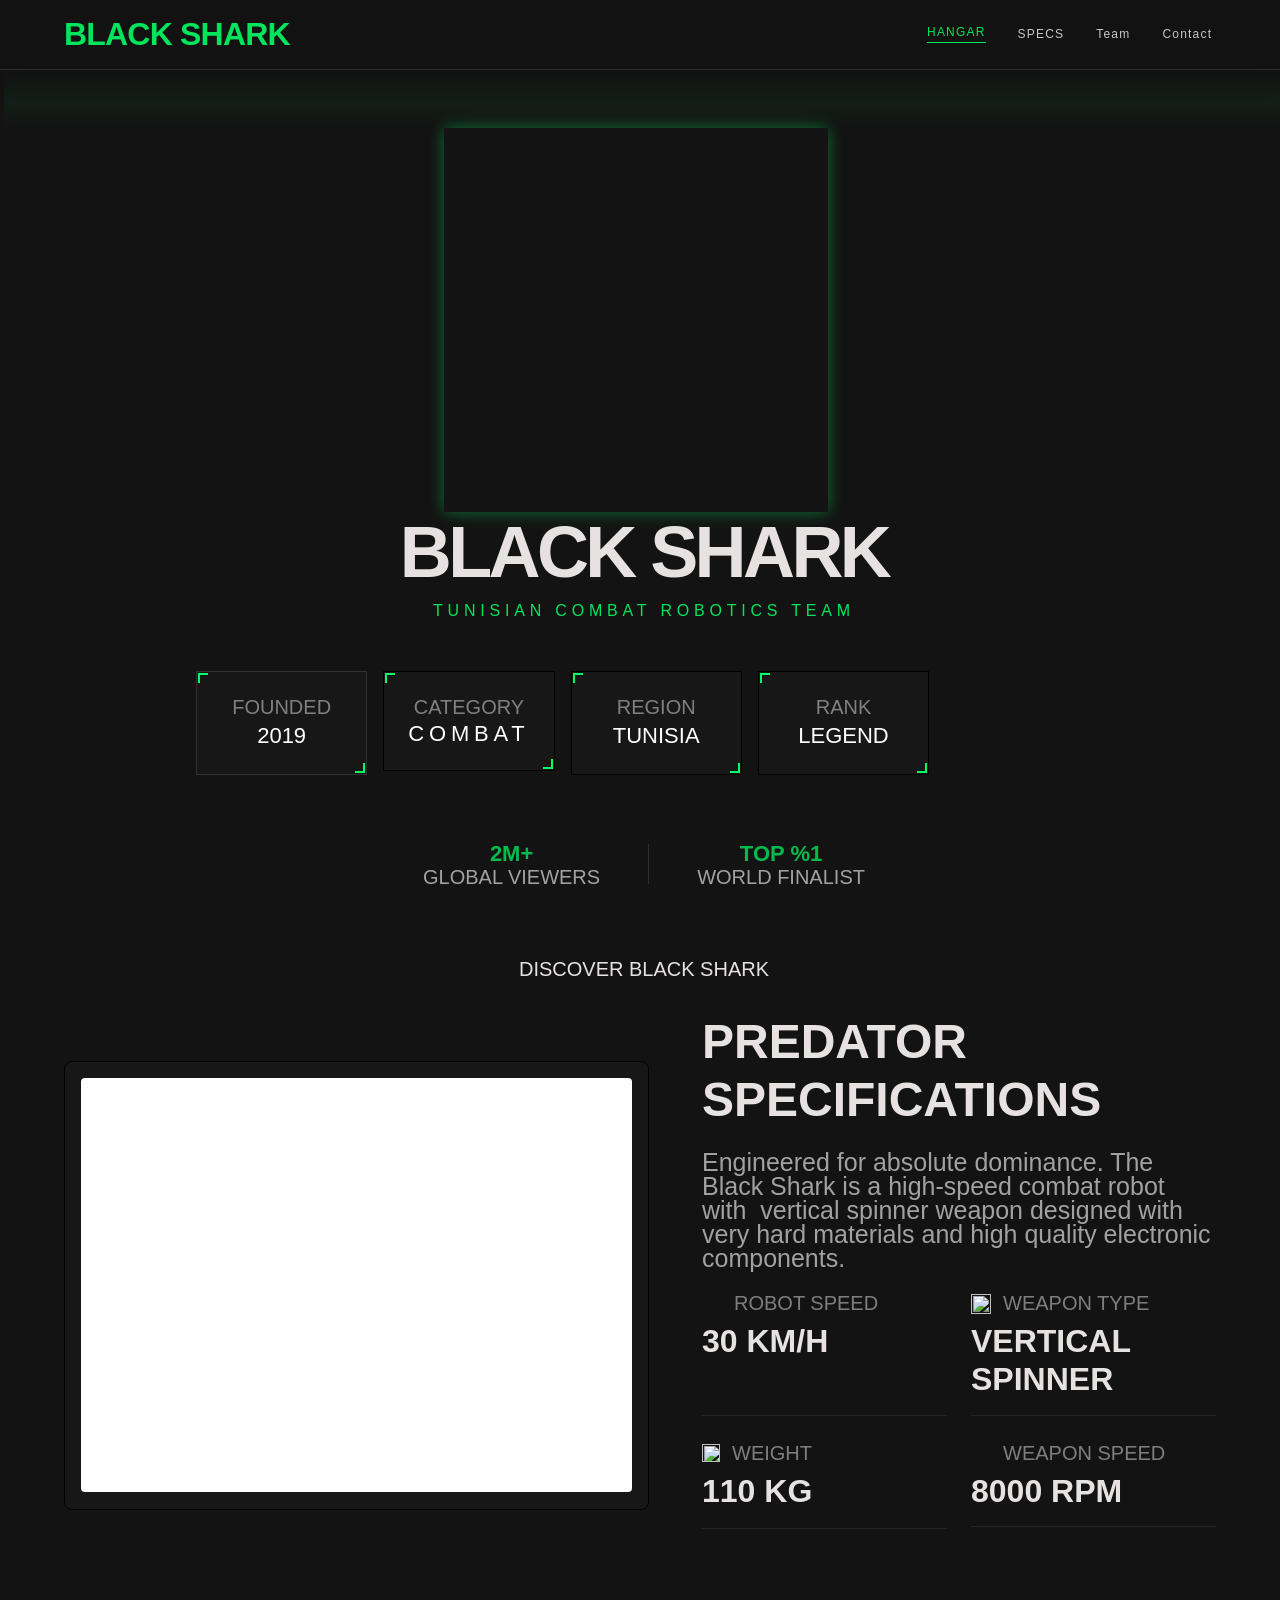
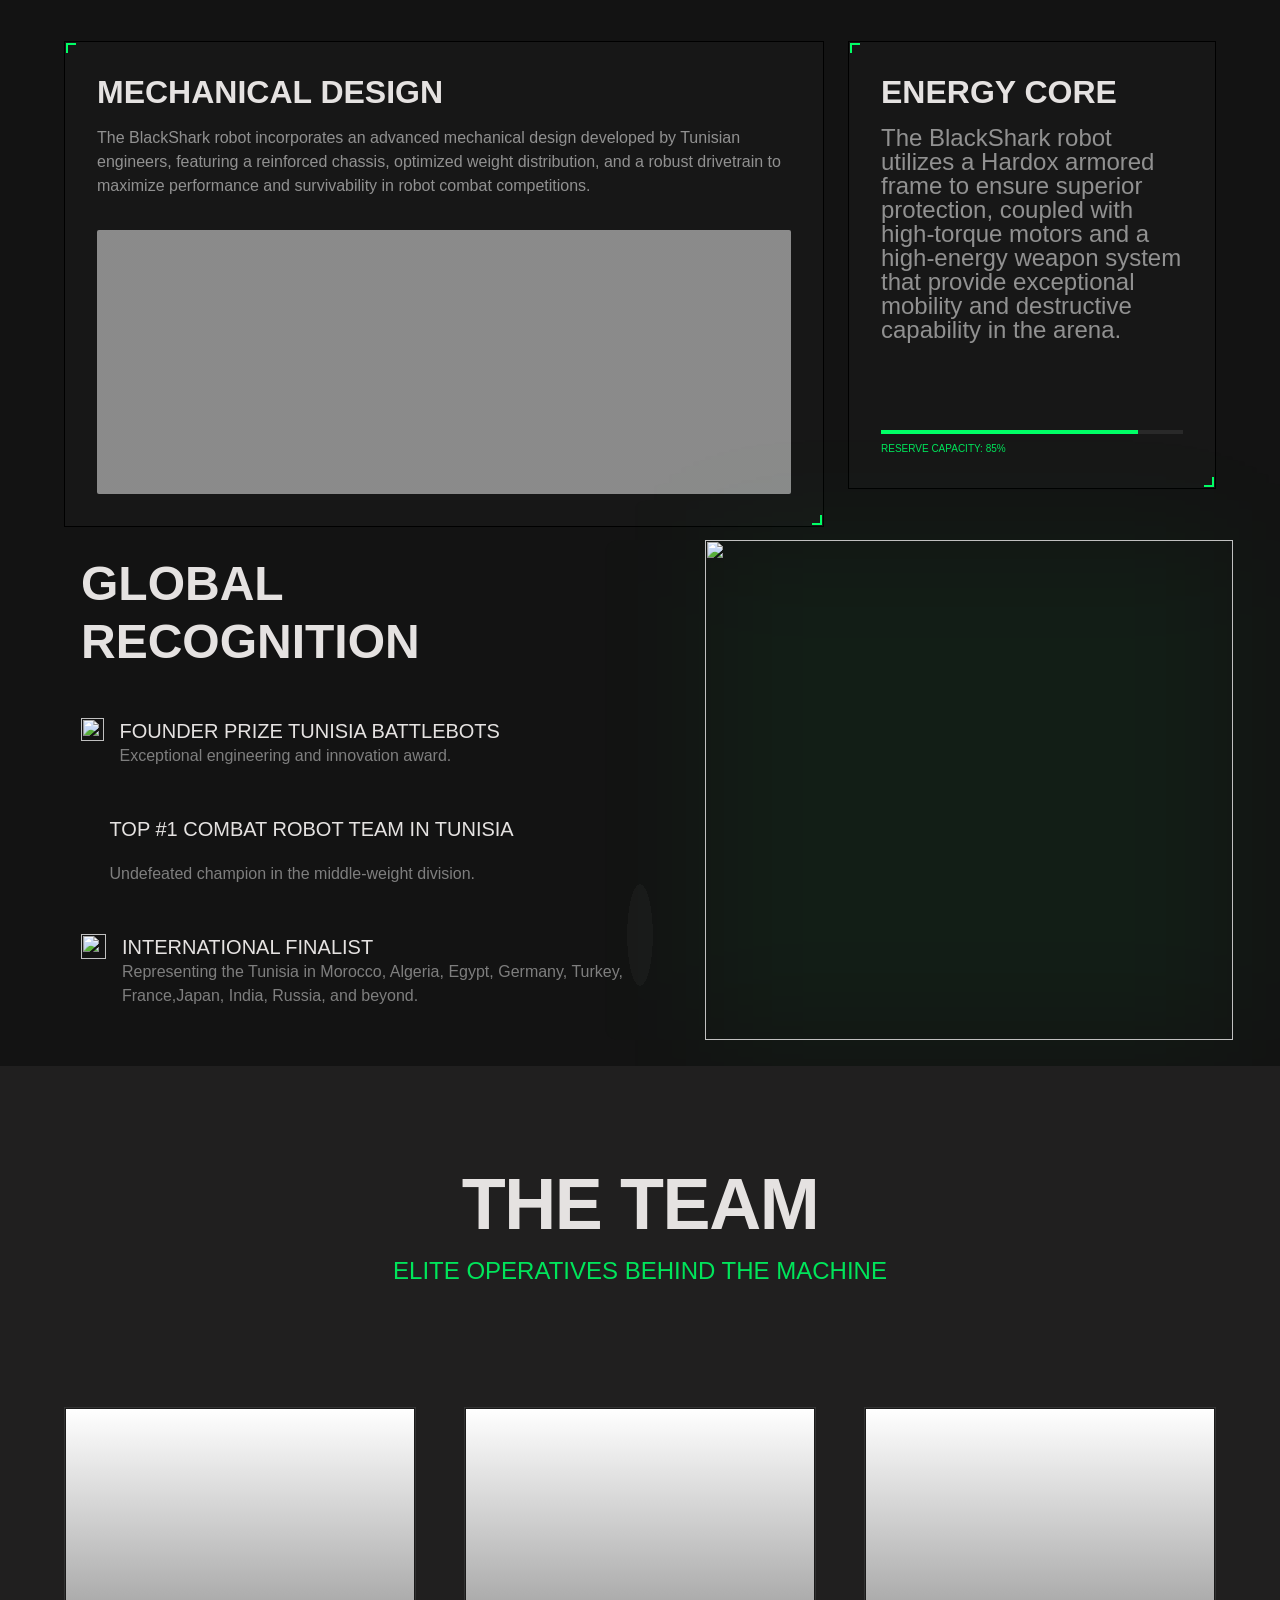
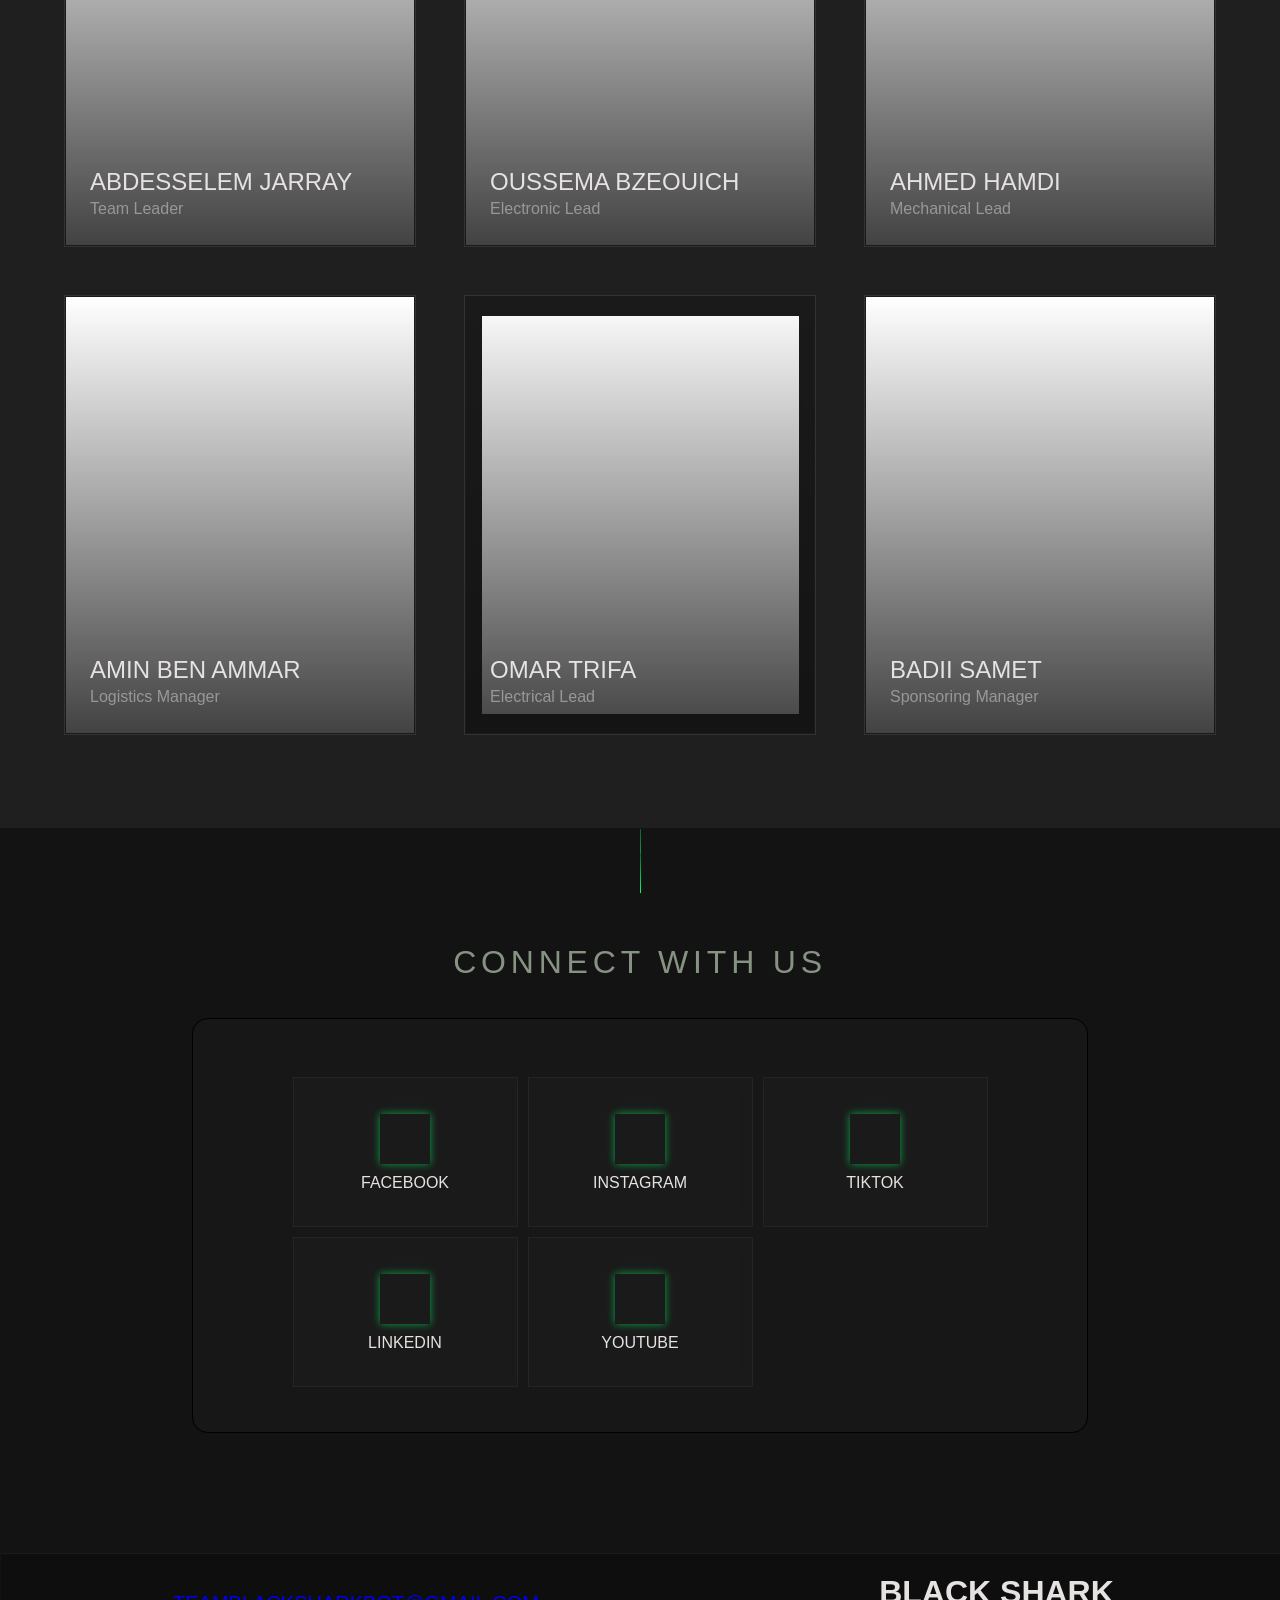
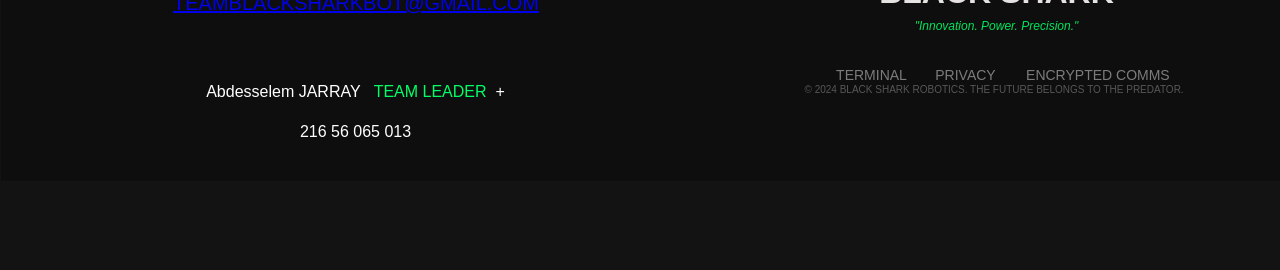
==== commit 080eba29: "Initial commit: Black Shark robotics website" ====
--- a/blackshark.html
+++ b/blackshark.html
@@ -1,138 +1,138 @@
-
-    <!DOCTYPE html>
-<html>
-<head>
-<meta name="viewport" content="width=device-width, initial-scale=1"/>
-<meta charset="utf-8" />
-<link rel="stylesheet" href="globals.css">
-<link rel="stylesheet" href="styleguide.css">
-<link rel="stylesheet" href="style.css">
-</head>
-<body>
-<div class="desctop" ><div class="container" ><div class="heading" ><div class="text-wrapper" >BLACK SHARK</div></div>
-<div class="div-wrapper" ><div class="div" >TUNISIAN COMBAT ROBOTICS TEAM</div></div>
-<div class="container-2" ><div class="overlay-border" ><div class="div-wrapper" ><div class="text-wrapper-2" >FOUNDED</div></div>
-<div class="div-wrapper" ><div class="text-wrapper-3" >2019</div></div>
-<div class="border" ></div>
-<div class="border-2" ></div></div>
-<div class="overlay-border-2" ><div class="div-wrapper" ><div class="text-wrapper-2" >CATEGORY</div></div>
-<div class="div-wrapper" ><div class="text-wrapper-4" >COMBAT</div></div>
-<div class="border" ></div>
-<div class="border-2" ></div></div>
-<div class="overlay-border-3" ><div class="div-wrapper" ><div class="text-wrapper-2" >REGION</div></div>
-<div class="div-wrapper" ><div class="text-wrapper-3" >TUNISIA</div></div>
-<div class="border" ></div>
-<div class="border-2" ></div></div>
-<div class="overlay-border-4" ><div class="div-wrapper" ><div class="text-wrapper-2" >RANK</div></div>
-<div class="div-wrapper" ><div class="text-wrapper-3" >LEGEND</div></div>
-<div class="border" ></div>
-<div class="border-2" ></div></div></div>
-<div class="container-3" ><div class="container-4" ><div class="div-2" ><div class="div-wrapper" ><div class="text-wrapper-5" >2M+</div></div>
-<div class="div-wrapper" ><div class="text-wrapper-6" >GLOBAL VIEWERS</div></div></div>
-<div class="vertical-divider" ></div>
-<div class="div-2" ><div class="div-wrapper" ><div class="text-wrapper-5" >TOP %1</div></div>
-<div class="div-wrapper" ><div class="text-wrapper-6" >WORLD FINALIST</div></div></div></div>
-<div class="margin" ><div class="container-5" ><img class="icon" src="img/icon-4.svg" />
-<div class="container-6" ><div class="text-wrapper-7" >DISCOVER BLACK SHARK</div></div></div></div></div></div>
-<div class="container-7" ><div class="gradient" ></div>
-<div class="black-shark-logo-wrapper" ><div class="black-shark-logo" ></div></div></div>
-<div class="container-8" ><div class="container-9" ><div class="overlay-border-wrapper" ><div class="combat-robot-front-wrapper" ><div class="combat-robot-front" ></div></div></div>
-<div class="container-10" ><div class="PREDATOR-wrapper" ><div class="PREDATOR" >PREDATOR<br/>SPECIFICATIONS</div></div>
-<div class="engineered-for-wrapper" ><p class="engineered-for" >Engineered for absolute dominance. The Black Shark is a high-speed combat robot with&nbsp;&nbsp;vertical spinner weapon designed with very hard materials and high quality electronic components.</p></div>
-<div class="container-11" ><div class="horizontal-border" ><div class="container-12" ><div class="div-2" ><img class="img" src="img/icon-3.svg" /></div>
-<div class="div-2" ><div class="text-wrapper-8" >ROBOT SPEED</div></div></div>
-<div class="div-wrapper-2" ><div class="text-wrapper-9" >30 KM/H</div></div></div>
-<div class="horizontal-border-2" ><div class="container-12" ><div class="div-2" ><img class="icon-2" src="img/icon.svg" /></div>
-<div class="div-2" ><div class="text-wrapper-8" >WEAPON TYPE</div></div></div>
-<div class="div-wrapper-2" ><div class="VERTICAL-SPINNER" >VERTICAL<br/>SPINNER</div></div></div>
-<div class="horizontal-border-3" ><div class="container-12" ><div class="div-2" ><img class="icon-3" src="img/icon-7.svg" /></div>
-<div class="div-2" ><div class="text-wrapper-8" >WEAPON SPEED</div></div></div>
-<div class="div-wrapper-2" ><div class="text-wrapper-9" >8000 RPM</div></div></div>
-<div class="horizontal-border-4" ><div class="container-12" ><div class="div-2" ><img class="icon-4" src="img/icon-6.svg" /></div>
-<div class="div-2" ><div class="text-wrapper-8" >WEIGHT</div></div></div>
-<div class="div-wrapper-2" ><div class="text-wrapper-9" >110 KG</div></div></div></div></div></div>
-<div class="bento-specs-grid" ><div class="overlay-border-5" ><div class="div-wrapper-2" ><div class="text-wrapper-9" >MECHANICAL DESIGN</div></div>
-<div class="div-wrapper-2" ><p class="p" >The BlackShark robot incorporates an advanced mechanical design developed by Tunisian engineers, featuring a reinforced chassis, optimized weight distribution, and a robust drivetrain to maximize performance and survivability in robot combat competitions.</p></div>
-<div class="border" ></div>
-<div class="robot-internals" ></div>
-<div class="border-2" ></div></div>
-<div class="overlay-border-6" ><div class="container-13" ><div class="div-wrapper-2" ><div class="text-wrapper-9" >ENERGY CORE</div></div>
-<div class="div-wrapper-2" ><p class="text-wrapper-10" >The BlackShark robot utilizes a Hardox armored frame to ensure superior protection, coupled with high-torque motors and a high-energy weapon system that provide exceptional mobility and destructive capability in the arena.</p></div></div>
-<div class="container-wrapper" ><div class="container-14" ><div class="overlay" ><div class="background" ></div></div>
-<div class="div-wrapper-2" ><div class="text-wrapper-11" >RESERVE CAPACITY: 85%</div></div></div></div>
-<div class="border" ></div>
-<div class="border-2" ></div></div></div></div>
-<div class="section-achievements" ><div class="overlay-blur" ></div>
-<img class="team-celebrating" src="img/team-celebrating-victory-on-global-stage.svg" />
-<div class="container-15" ><div class="div-wrapper-2" ><div class="text-wrapper-12" >GLOBAL RECOGNITION</div></div>
-<div class="list" ><div class="item" ><img class="icon-5" src="img/icon-2.svg" />
-<div class="div-2" ><div class="div-wrapper-2" ><div class="text-wrapper-13" >FOUNDER PRIZE TUNISIA BATTLEBOTS</div></div>
-<div class="div-wrapper-2" ><p class="text-wrapper-14" >Exceptional engineering and innovation award.</p></div></div></div>
-<div class="item" ><img class="icon-6" src="img/image.svg" />
-<div class="div-2" ><div class="div-wrapper-2" ><p class="text-wrapper-13" >TOP #1 COMBAT ROBOT TEAM IN TUNISIA</p></div>
-<div class="div-wrapper-2" ><p class="text-wrapper-14" >Undefeated champion in the middle-weight division.</p></div></div></div>
-<div class="item" ><img class="icon-7" src="img/icon-5.svg" />
-<div class="container-16" ><div class="div-wrapper-2" ><div class="text-wrapper-13" >INTERNATIONAL FINALIST</div></div>
-<div class="div-wrapper-2" ><p class="text-wrapper-15" >Representing the Tunisia in Morocco, Algeria, Egypt, Germany, Turkey, France,Japan, India, Russia, and beyond.</p></div></div></div></div></div></div>
-<div class="team-section" ><div class="container-17" ><div class="container-13" ><div class="div-wrapper" ><div class="THE-team" >THE TEAM</div></div>
-<div class="div-wrapper" ><p class="text-wrapper-16" >ELITE OPERATIVES BEHIND THE MACHINE</p></div></div>
-<div class="container-18" ><div class="ahmed" ><div class="div-3" ></div>
-<div class="gradient-2" ></div>
-<div class="container-19" ><div class="container-20" ></div>
-<div class="heading-2" ><div class="text-wrapper-17" >AHMED HAMDI</div></div>
-<div class="div-wrapper-2" ><div class="text-wrapper-14" >Mechanical Lead</div></div></div></div>
-<div class="oussema" ><div class="div-3" ></div>
-<div class="gradient-2" ></div>
-<div class="container-19" ><div class="container-20" ></div>
-<div class="heading-2" ><div class="text-wrapper-17" >OUSSEMA BZEOUICH</div></div>
-<div class="div-wrapper-2" ><div class="text-wrapper-14" >Electronic Lead</div></div></div></div>
-<div class="abdesselem" ><div class="div-3" ></div>
-<div class="gradient-2" ></div>
-<div class="container-19" ><div class="container-20" ></div>
-<div class="heading-2" ><div class="text-wrapper-17" >ABDESSELEM JARRAY</div></div>
-<div class="div-wrapper-2" ><div class="text-wrapper-14" >Team Leader</div></div></div></div>
-<div class="amine" ><div class="div-3" ></div>
-<div class="gradient-2" ></div>
-<div class="container-19" ><div class="container-20" ></div>
-<div class="heading-2" ><div class="text-wrapper-17" >AMIN BEN AMMAR</div></div>
-<div class="div-wrapper-2" ><div class="text-wrapper-18" >Logistics Manager</div></div></div></div>
-<div class="badii" ><div class="div-3" ></div>
-<div class="gradient-2" ></div>
-<div class="container-19" ><div class="container-20" ></div>
-<div class="heading-2" ><div class="text-wrapper-17" >BADII SAMET</div></div>
-<div class="container-21" ><div class="text-wrapper-19" >Sponsoring Manager</div></div></div></div>
-<div class="omar" ><div class="omar-TRIFA" ></div>
-<div class="gradient-2" ></div>
-<div class="container-19" ><div class="container-20" ></div>
-<div class="heading-2" ><div class="text-wrapper-17" >OMAR TRIFA</div></div>
-<div class="div-wrapper-2" ><div class="text-wrapper-14" >Electrical Lead</div></div></div></div></div></div></div>
-<div class="section-sponsors" ><div class="text-wrapper-20" >CONNECT WITH US</div>
-<div class="container-22" ><div class="frame-wrapper" ><div class="frame" ><div class="div-4" ><div class="facebook" ></div>
-<div class="container-6" ><div class="div-2" ><div class="text-wrapper-21" >FACEBOOK</div></div></div></div>
-<div class="div-4" ><div class="instagram" ></div>
-<div class="container-6" ><div class="div-2" ><div class="text-wrapper-21" >INSTAGRAM</div></div></div></div>
-<div class="div-4" ><div class="tik-tok" ></div>
-<div class="container-6" ><div class="div-2" ><div class="text-wrapper-21" >TIKTOK</div></div></div></div>
-<div class="div-4" ><div class="linked-in" ></div>
-<div class="container-6" ><div class="div-2" ><div class="text-wrapper-21" >LINKEDIN</div></div></div></div>
-<div class="div-4" ><div class="you-tube" ></div>
-<div class="container-6" ><div class="div-2" ><div class="text-wrapper-21" >YOUTUBE</div></div></div></div></div></div></div></div>
-<footer class="footer" ><div class="frame-2" ><a href="mailto:TEAMBLACKSHARKBOT@GMAIL.COM" target="_blank" rel="noopener noreferrer"><div class="text-wrapper-22" >TEAMBLACKSHARKBOT@GMAIL.COM</div></a>
-<p class="abdesselem-JARRAY" ><span class="span" >Abdesselem JARRAY&nbsp;&nbsp;</span>
-<span class="text-wrapper-23" >TEAM LEADER</span>
+
+    <!DOCTYPE html>
+<html>
+<head>
+<meta name="viewport" content="width=device-width, initial-scale=1"/>
+<meta charset="utf-8" />
+<link rel="stylesheet" href="globals.css">
+<link rel="stylesheet" href="styleguide.css">
+<link rel="stylesheet" href="style.css">
+</head>
+<body>
+<div class="desctop" ><div class="container" ><div class="heading" ><div class="text-wrapper" >BLACK SHARK</div></div>
+<div class="div-wrapper" ><div class="div" >TUNISIAN COMBAT ROBOTICS TEAM</div></div>
+<div class="container-2" ><div class="overlay-border" ><div class="div-wrapper" ><div class="text-wrapper-2" >FOUNDED</div></div>
+<div class="div-wrapper" ><div class="text-wrapper-3" >2019</div></div>
+<div class="border" ></div>
+<div class="border-2" ></div></div>
+<div class="overlay-border-2" ><div class="div-wrapper" ><div class="text-wrapper-2" >CATEGORY</div></div>
+<div class="div-wrapper" ><div class="text-wrapper-4" >COMBAT</div></div>
+<div class="border" ></div>
+<div class="border-2" ></div></div>
+<div class="overlay-border-3" ><div class="div-wrapper" ><div class="text-wrapper-2" >REGION</div></div>
+<div class="div-wrapper" ><div class="text-wrapper-3" >TUNISIA</div></div>
+<div class="border" ></div>
+<div class="border-2" ></div></div>
+<div class="overlay-border-4" ><div class="div-wrapper" ><div class="text-wrapper-2" >RANK</div></div>
+<div class="div-wrapper" ><div class="text-wrapper-3" >LEGEND</div></div>
+<div class="border" ></div>
+<div class="border-2" ></div></div></div>
+<div class="container-3" ><div class="container-4" ><div class="div-2" ><div class="div-wrapper" ><div class="text-wrapper-5" >2M+</div></div>
+<div class="div-wrapper" ><div class="text-wrapper-6" >GLOBAL VIEWERS</div></div></div>
+<div class="vertical-divider" ></div>
+<div class="div-2" ><div class="div-wrapper" ><div class="text-wrapper-5" >TOP %1</div></div>
+<div class="div-wrapper" ><div class="text-wrapper-6" >WORLD FINALIST</div></div></div></div>
+<div class="margin" ><div class="container-5" ><img class="icon" src="img/icon-4.svg" />
+<div class="container-6" ><div class="text-wrapper-7" >DISCOVER BLACK SHARK</div></div></div></div></div></div>
+<div class="container-7" ><div class="gradient" ></div>
+<div class="black-shark-logo-wrapper" ><div class="black-shark-logo" ></div></div></div>
+<div class="container-8" ><div class="container-9" ><div class="overlay-border-wrapper" ><div class="combat-robot-front-wrapper" ><div class="combat-robot-front" ></div></div></div>
+<div class="container-10" ><div class="PREDATOR-wrapper" ><div class="PREDATOR" >PREDATOR<br/>SPECIFICATIONS</div></div>
+<div class="engineered-for-wrapper" ><p class="engineered-for" >Engineered for absolute dominance. The Black Shark is a high-speed combat robot with&nbsp;&nbsp;vertical spinner weapon designed with very hard materials and high quality electronic components.</p></div>
+<div class="container-11" ><div class="horizontal-border" ><div class="container-12" ><div class="div-2" ><img class="img" src="img/icon-3.svg" /></div>
+<div class="div-2" ><div class="text-wrapper-8" >ROBOT SPEED</div></div></div>
+<div class="div-wrapper-2" ><div class="text-wrapper-9" >30 KM/H</div></div></div>
+<div class="horizontal-border-2" ><div class="container-12" ><div class="div-2" ><img class="icon-2" src="img/icon.svg" /></div>
+<div class="div-2" ><div class="text-wrapper-8" >WEAPON TYPE</div></div></div>
+<div class="div-wrapper-2" ><div class="VERTICAL-SPINNER" >VERTICAL<br/>SPINNER</div></div></div>
+<div class="horizontal-border-3" ><div class="container-12" ><div class="div-2" ><img class="icon-3" src="img/icon-7.svg" /></div>
+<div class="div-2" ><div class="text-wrapper-8" >WEAPON SPEED</div></div></div>
+<div class="div-wrapper-2" ><div class="text-wrapper-9" >8000 RPM</div></div></div>
+<div class="horizontal-border-4" ><div class="container-12" ><div class="div-2" ><img class="icon-4" src="img/icon-6.svg" /></div>
+<div class="div-2" ><div class="text-wrapper-8" >WEIGHT</div></div></div>
+<div class="div-wrapper-2" ><div class="text-wrapper-9" >110 KG</div></div></div></div></div></div>
+<div class="bento-specs-grid" ><div class="overlay-border-5" ><div class="div-wrapper-2" ><div class="text-wrapper-9" >MECHANICAL DESIGN</div></div>
+<div class="div-wrapper-2" ><p class="p" >The BlackShark robot incorporates an advanced mechanical design developed by Tunisian engineers, featuring a reinforced chassis, optimized weight distribution, and a robust drivetrain to maximize performance and survivability in robot combat competitions.</p></div>
+<div class="border" ></div>
+<div class="robot-internals" ></div>
+<div class="border-2" ></div></div>
+<div class="overlay-border-6" ><div class="container-13" ><div class="div-wrapper-2" ><div class="text-wrapper-9" >ENERGY CORE</div></div>
+<div class="div-wrapper-2" ><p class="text-wrapper-10" >The BlackShark robot utilizes a Hardox armored frame to ensure superior protection, coupled with high-torque motors and a high-energy weapon system that provide exceptional mobility and destructive capability in the arena.</p></div></div>
+<div class="container-wrapper" ><div class="container-14" ><div class="overlay" ><div class="background" ></div></div>
+<div class="div-wrapper-2" ><div class="text-wrapper-11" >RESERVE CAPACITY: 85%</div></div></div></div>
+<div class="border" ></div>
+<div class="border-2" ></div></div></div></div>
+<div class="section-achievements" ><div class="overlay-blur" ></div>
+<img class="team-celebrating" src="img/team-celebrating-victory-on-global-stage.svg" />
+<div class="container-15" ><div class="div-wrapper-2" ><div class="text-wrapper-12" >GLOBAL RECOGNITION</div></div>
+<div class="list" ><div class="item" ><img class="icon-5" src="img/icon-2.svg" />
+<div class="div-2" ><div class="div-wrapper-2" ><div class="text-wrapper-13" >FOUNDER PRIZE TUNISIA BATTLEBOTS</div></div>
+<div class="div-wrapper-2" ><p class="text-wrapper-14" >Exceptional engineering and innovation award.</p></div></div></div>
+<div class="item" ><img class="icon-6" src="img/image.svg" />
+<div class="div-2" ><div class="div-wrapper-2" ><p class="text-wrapper-13" >TOP #1 COMBAT ROBOT TEAM IN TUNISIA</p></div>
+<div class="div-wrapper-2" ><p class="text-wrapper-14" >Undefeated champion in the middle-weight division.</p></div></div></div>
+<div class="item" ><img class="icon-7" src="img/icon-5.svg" />
+<div class="container-16" ><div class="div-wrapper-2" ><div class="text-wrapper-13" >INTERNATIONAL FINALIST</div></div>
+<div class="div-wrapper-2" ><p class="text-wrapper-15" >Representing the Tunisia in Morocco, Algeria, Egypt, Germany, Turkey, France,Japan, India, Russia, and beyond.</p></div></div></div></div></div></div>
+<div class="team-section" ><div class="container-17" ><div class="container-13" ><div class="div-wrapper" ><div class="THE-team" >THE TEAM</div></div>
+<div class="div-wrapper" ><p class="text-wrapper-16" >ELITE OPERATIVES BEHIND THE MACHINE</p></div></div>
+<div class="container-18" ><div class="ahmed" ><div class="div-3" ></div>
+<div class="gradient-2" ></div>
+<div class="container-19" ><div class="container-20" ></div>
+<div class="heading-2" ><div class="text-wrapper-17" >AHMED HAMDI</div></div>
+<div class="div-wrapper-2" ><div class="text-wrapper-14" >Mechanical Lead</div></div></div></div>
+<div class="oussema" ><div class="div-3" ></div>
+<div class="gradient-2" ></div>
+<div class="container-19" ><div class="container-20" ></div>
+<div class="heading-2" ><div class="text-wrapper-17" >OUSSEMA BZEOUICH</div></div>
+<div class="div-wrapper-2" ><div class="text-wrapper-14" >Electronic Lead</div></div></div></div>
+<div class="abdesselem" ><div class="div-3" ></div>
+<div class="gradient-2" ></div>
+<div class="container-19" ><div class="container-20" ></div>
+<div class="heading-2" ><div class="text-wrapper-17" >ABDESSELEM JARRAY</div></div>
+<div class="div-wrapper-2" ><div class="text-wrapper-14" >Team Leader</div></div></div></div>
+<div class="amine" ><div class="div-3" ></div>
+<div class="gradient-2" ></div>
+<div class="container-19" ><div class="container-20" ></div>
+<div class="heading-2" ><div class="text-wrapper-17" >AMIN BEN AMMAR</div></div>
+<div class="div-wrapper-2" ><div class="text-wrapper-18" >Logistics Manager</div></div></div></div>
+<div class="badii" ><div class="div-3" ></div>
+<div class="gradient-2" ></div>
+<div class="container-19" ><div class="container-20" ></div>
+<div class="heading-2" ><div class="text-wrapper-17" >BADII SAMET</div></div>
+<div class="container-21" ><div class="text-wrapper-19" >Sponsoring Manager</div></div></div></div>
+<div class="omar" ><div class="omar-TRIFA" ></div>
+<div class="gradient-2" ></div>
+<div class="container-19" ><div class="container-20" ></div>
+<div class="heading-2" ><div class="text-wrapper-17" >OMAR TRIFA</div></div>
+<div class="div-wrapper-2" ><div class="text-wrapper-14" >Electrical Lead</div></div></div></div></div></div></div>
+<div class="section-sponsors" ><div class="text-wrapper-20" >CONNECT WITH US</div>
+<div class="container-22" ><div class="frame-wrapper" ><div class="frame" ><div class="div-4" ><div class="facebook" ></div>
+<div class="container-6" ><div class="div-2" ><div class="text-wrapper-21" >FACEBOOK</div></div></div></div>
+<div class="div-4" ><div class="instagram" ></div>
+<div class="container-6" ><div class="div-2" ><div class="text-wrapper-21" >INSTAGRAM</div></div></div></div>
+<div class="div-4" ><div class="tik-tok" ></div>
+<div class="container-6" ><div class="div-2" ><div class="text-wrapper-21" >TIKTOK</div></div></div></div>
+<div class="div-4" ><div class="linked-in" ></div>
+<div class="container-6" ><div class="div-2" ><div class="text-wrapper-21" >LINKEDIN</div></div></div></div>
+<div class="div-4" ><div class="you-tube" ></div>
+<div class="container-6" ><div class="div-2" ><div class="text-wrapper-21" >YOUTUBE</div></div></div></div></div></div></div></div>
+<footer class="footer" ><div class="frame-2" ><a href="mailto:TEAMBLACKSHARKBOT@GMAIL.COM" target="_blank" rel="noopener noreferrer"><div class="text-wrapper-22" >TEAMBLACKSHARKBOT@GMAIL.COM</div></a>
+<p class="abdesselem-JARRAY" ><span class="span" >Abdesselem JARRAY&nbsp;&nbsp;</span>
+<span class="text-wrapper-23" >TEAM LEADER</span>
 <span class="span" > -+ 216 56 065 013</span></p></div>
-<div class="container-23" ><div class="container-24" ><div class="div-wrapper" ><div class="text-wrapper-24" >BLACK SHARK</div></div>
-<div class="div-wrapper" ><div class="text" >&#34;Innovation. Power. Precision.&#34;</div></div></div>
-<div class="frame-3" ><div class="container-25" ><div class="container-26" ><div class="link" ><div class="text-2" >TERMINAL</div></div>
-<div class="link-2" ><div class="text-2" >PRIVACY</div></div>
-<div class="link-3" ><div class="text-2" >ENCRYPTED COMMS</div></div></div>
-<div class="div-2" ><p class="text-3" >© 2024 BLACK SHARK ROBOTICS. THE FUTURE BELONGS TO THE PREDATOR.</p></div></div></div></div></footer>
-<div class="top-nav-bar" ><div class="container-27" ><div class="div-2" ><div class="text-4" >BLACK SHARK</div></div>
-<div class="container-28" ><div class="link-4" ><div class="text-wrapper-25" >HANGAR</div></div>
-<div class="div-2" ><div class="text-wrapper-26" >SPECS</div></div>
-<div class="div-2" ><div class="text-wrapper-26" >Team</div></div>
-<div class="div-2" ><div class="text-wrapper-26" >Contact</div></div></div></div></div>
-<div class="vertical-divider-wrapper" ><div class="vertical-divider-2" ></div></div></div>
-</body>
++ 216 56 065 013</span></p></div>
+<div class="container-23" ><div class="container-24" ><div class="div-wrapper" ><div class="text-wrapper-24" >BLACK SHARK</div></div>
+<div class="div-wrapper" ><div class="text" >&#34;Innovation. Power. Precision.&#34;</div></div></div>
+<div class="frame-3" ><div class="container-25" ><div class="container-26" ><div class="link" ><div class="text-2" >TERMINAL</div></div>
+<div class="link-2" ><div class="text-2" >PRIVACY</div></div>
+<div class="link-3" ><div class="text-2" >ENCRYPTED COMMS</div></div></div>
+<div class="div-2" ><p class="text-3" >© 2024 BLACK SHARK ROBOTICS. THE FUTURE BELONGS TO THE PREDATOR.</p></div></div></div></div></footer>
+<div class="top-nav-bar" ><div class="container-27" ><div class="div-2" ><div class="text-4" >BLACK SHARK</div></div>
+<div class="container-28" ><div class="link-4" ><div class="text-wrapper-25" >HANGAR</div></div>
+<div class="div-2" ><div class="text-wrapper-26" >SPECS</div></div>
+<div class="div-2" ><div class="text-wrapper-26" >Team</div></div>
+<div class="div-2" ><div class="text-wrapper-26" >Contact</div></div></div></div></div>
+<div class="vertical-divider-wrapper" ><div class="vertical-divider-2" ></div></div></div>
+</body>
 </html>
--- a/globals.css
+++ b/globals.css
@@ -1,72 +1,72 @@
-@import url("https://cdnjs.cloudflare.com/ajax/libs/meyer-reset/2.0/reset.min.css");
-* {
-  -webkit-font-smoothing: antialiased;
-  box-sizing: border-box;
-}
-html,
-body {
-  margin: 0px;
-  height: 100%;
-}
-/* a blue color as a generic focus style */
-button:focus-visible {
-  outline: 2px solid #4a90e2 !important;
-  outline: -webkit-focus-ring-color auto 5px !important;
-}
-a {
-  text-decoration: none;
-}
-/* @FONTWARNING[{"type": "restricted", "family": "Space Grotesk-Bold", "weight": "700", "style": "normal", "allowsCrossOrigin": false}] */
-
-@font-face {
-  font-family: "Space Grotesk-Bold";
-  src: local("Space Grotesk-Bold");
-}
-/* @FONTWARNING[{"type": "restricted", "family": "JetBrains Mono-Regular", "weight": "400", "style": "normal", "allowsCrossOrigin": false}] */
-
-@font-face {
-  font-family: "JetBrains Mono-Regular";
-  src: local("JetBrains Mono-Regular");
-}
-/* @FONTWARNING[{"type": "restricted", "family": "JetBrains Mono-Bold", "weight": "700", "style": "normal", "allowsCrossOrigin": false}] */
-
-@font-face {
-  font-family: "JetBrains Mono-Bold";
-  src: local("JetBrains Mono-Bold");
-}
-/* @FONTWARNING[{"type": "restricted", "family": "Geist-Regular", "weight": "400", "style": "normal", "allowsCrossOrigin": false}] */
-
-@font-face {
-  font-family: "Geist-Regular";
-  src: local("Geist-Regular");
-}
-/* @FONTWARNING[{"type": "restricted", "family": "Geist-Medium", "weight": "500", "style": "normal", "allowsCrossOrigin": false}] */
-
-@font-face {
-  font-family: "Geist-Medium";
-  src: local("Geist-Medium");
-}
-/* @FONTWARNING[{"type": "restricted", "family": "Space Grotesk-Regular", "weight": "400", "style": "normal", "allowsCrossOrigin": false}] */
-
-@font-face {
-  font-family: "Space Grotesk-Regular";
-  src: local("Space Grotesk-Regular");
-}
-/* @FONTWARNING[{"type": "restricted", "family": "JetBrains Mono-Medium", "weight": "500", "style": "normal", "allowsCrossOrigin": false}] */
-
-@font-face {
-  font-family: "JetBrains Mono-Medium";
-  src: local("JetBrains Mono-Medium");
-}
-/* @FONTWARNING[{"type": "restricted", "family": "JetBrains Mono-Light", "weight": "300", "style": "normal", "allowsCrossOrigin": false}] */
-
-@font-face {
-  font-family: "JetBrains Mono-Light";
-  src: local("JetBrains Mono-Light");
-}
-/* @FONTWARNING[{"type": "restricted", "family": "JetBrains Mono-Italic", "weight": "400", "style": "italic", "allowsCrossOrigin": false}] */
-
-@font-face {
-  font-family: "JetBrains Mono-Italic";
-  src: local("JetBrains Mono-Italic");
-}
+@import url("https://cdnjs.cloudflare.com/ajax/libs/meyer-reset/2.0/reset.min.css");
+* {
+  -webkit-font-smoothing: antialiased;
+  box-sizing: border-box;
+}
+html,
+body {
+  margin: 0px;
+  height: 100%;
+}
+/* a blue color as a generic focus style */
+button:focus-visible {
+  outline: 2px solid #4a90e2 !important;
+  outline: -webkit-focus-ring-color auto 5px !important;
+}
+a {
+  text-decoration: none;
+}
+/* @FONTWARNING[{"type": "restricted", "family": "Space Grotesk-Bold", "weight": "700", "style": "normal", "allowsCrossOrigin": false}] */
+
+@font-face {
+  font-family: "Space Grotesk-Bold";
+  src: local("Space Grotesk-Bold");
+}
+/* @FONTWARNING[{"type": "restricted", "family": "JetBrains Mono-Regular", "weight": "400", "style": "normal", "allowsCrossOrigin": false}] */
+
+@font-face {
+  font-family: "JetBrains Mono-Regular";
+  src: local("JetBrains Mono-Regular");
+}
+/* @FONTWARNING[{"type": "restricted", "family": "JetBrains Mono-Bold", "weight": "700", "style": "normal", "allowsCrossOrigin": false}] */
+
+@font-face {
+  font-family: "JetBrains Mono-Bold";
+  src: local("JetBrains Mono-Bold");
+}
+/* @FONTWARNING[{"type": "restricted", "family": "Geist-Regular", "weight": "400", "style": "normal", "allowsCrossOrigin": false}] */
+
+@font-face {
+  font-family: "Geist-Regular";
+  src: local("Geist-Regular");
+}
+/* @FONTWARNING[{"type": "restricted", "family": "Geist-Medium", "weight": "500", "style": "normal", "allowsCrossOrigin": false}] */
+
+@font-face {
+  font-family: "Geist-Medium";
+  src: local("Geist-Medium");
+}
+/* @FONTWARNING[{"type": "restricted", "family": "Space Grotesk-Regular", "weight": "400", "style": "normal", "allowsCrossOrigin": false}] */
+
+@font-face {
+  font-family: "Space Grotesk-Regular";
+  src: local("Space Grotesk-Regular");
+}
+/* @FONTWARNING[{"type": "restricted", "family": "JetBrains Mono-Medium", "weight": "500", "style": "normal", "allowsCrossOrigin": false}] */
+
+@font-face {
+  font-family: "JetBrains Mono-Medium";
+  src: local("JetBrains Mono-Medium");
+}
+/* @FONTWARNING[{"type": "restricted", "family": "JetBrains Mono-Light", "weight": "300", "style": "normal", "allowsCrossOrigin": false}] */
+
+@font-face {
+  font-family: "JetBrains Mono-Light";
+  src: local("JetBrains Mono-Light");
+}
+/* @FONTWARNING[{"type": "restricted", "family": "JetBrains Mono-Italic", "weight": "400", "style": "italic", "allowsCrossOrigin": false}] */
+
+@font-face {
+  font-family: "JetBrains Mono-Italic";
+  src: local("JetBrains Mono-Italic");
+}
--- a/style.css
+++ b/style.css
@@ -1,1726 +1,1726 @@
-.desctop {
-  background:
-    radial-gradient(
-      50% 50% at 50% 50%,
-      rgba(255, 255, 255, 0.03) 2%,
-      rgba(255, 255, 255, 0) 2%
-    ),
-    linear-gradient(0deg, rgba(19, 19, 19, 1) 0%, rgba(19, 19, 19, 1) 100%),
-    linear-gradient(
-      0deg,
-      rgba(255, 255, 255, 1) 0%,
-      rgba(255, 255, 255, 1) 100%
-    );
-  width: 100%;
-  min-width: 1280px;
-  min-height: 5070px;
-  position: relative;
-}
-
-.desctop .container {
-  display: flex;
-  flex-direction: column;
-  max-width: 896px;
-  width: 896px;
-  align-items: flex-start;
-  gap: 8px;
-  position: absolute;
-  top: 491px;
-  left: 196px;
-}
-
-.desctop .heading {
-  align-items: center;
-  padding: 23px 0px 0px;
-  position: relative;
-  align-self: stretch;
-  flex: 0 0 auto;
-  display: flex;
-  flex-direction: column;
-  width: 100%;
-}
-
-.desctop .text-wrapper {
-  justify-content: center;
-  font-size: 72px;
-  text-align: center;
-  letter-spacing: -3.6px;
-  line-height: 79.2px;
-  position: relative;
-  display: flex;
-  align-items: center;
-  width: fit-content;
-  margin-top: -1px;
-  font-family: "Space Grotesk-Bold", Helvetica;
-  font-weight: 700;
-  color: #e5e2e1;
-  white-space: nowrap;
-}
-
-.desctop .div-wrapper {
-  display: flex;
-  flex-direction: column;
-  align-items: center;
-  position: relative;
-  align-self: stretch;
-  width: 100%;
-  flex: 0 0 auto;
-}
-
-.desctop .div {
-  position: relative;
-  display: flex;
-  align-items: center;
-  justify-content: center;
-  width: fit-content;
-  margin-top: -1px;
-  font-family: "JetBrains Mono-Regular", Helvetica;
-  font-weight: 400;
-  color: #00e55b;
-  font-size: 16px;
-  text-align: center;
-  letter-spacing: 4.8px;
-  line-height: 24px;
-  white-space: nowrap;
-}
-
-.desctop .container-2 {
-  display: grid;
-  grid-template-columns: repeat(4, minmax(0, 1fr));
-  grid-template-rows: 106px;
-  height: fit-content;
-  gap: 16px;
-  padding: 40px 0px 0px;
-}
-
-.desctop .overlay-border {
-  position: relative;
-  grid-row: 1 / 2;
-  grid-column: 1 / 2;
-  width: 100%;
-  height: fit-content;
-  display: flex;
-  flex-direction: column;
-  align-items: flex-start;
-  gap: 4px;
-  padding: 24px;
-  background-color: #1a1a1acc;
-  border: 1px solid;
-  border-color: #c0c0c026;
-  backdrop-filter: blur(10px) brightness(100%);
-  -webkit-backdrop-filter: blur(10px) brightness(100%);
-}
-
-.desctop .text-wrapper-2 {
-  position: relative;
-  display: flex;
-  align-items: center;
-  justify-content: center;
-  width: fit-content;
-  margin-top: -1px;
-  font-family: "JetBrains Mono-Regular", Helvetica;
-  font-weight: 400;
-  color: #c6c6c699;
-  font-size: 20px;
-  text-align: center;
-  letter-spacing: 0;
-  line-height: 24px;
-  white-space: nowrap;
-}
-
-.desctop .text-wrapper-3 {
-  position: relative;
-  display: flex;
-  align-items: center;
-  justify-content: center;
-  width: fit-content;
-  margin-top: -1px;
-  font-family: "JetBrains Mono-Regular", Helvetica;
-  font-weight: 400;
-  color: #ffffff;
-  font-size: 22px;
-  text-align: center;
-  letter-spacing: 0;
-  line-height: 28px;
-  white-space: nowrap;
-}
-
-.desctop .border {
-  top: 1px;
-  left: 1px;
-  border-top-width: 2px;
-  border-top-style: solid;
-  border-left-width: 2px;
-  border-left-style: solid;
-  position: absolute;
-  width: 10px;
-  height: 10px;
-  border-color: #00ff66;
-}
-
-.desctop .border-2 {
-  right: 1px;
-  bottom: 1px;
-  border-right-width: 2px;
-  border-right-style: solid;
-  border-bottom-width: 2px;
-  border-bottom-style: solid;
-  position: absolute;
-  width: 10px;
-  height: 10px;
-  border-color: #00ff66;
-}
-
-.desctop .overlay-border-2 {
-  grid-row: 1 / 2;
-  grid-column: 2 / 3;
-  width: 100%;
-  height: fit-content;
-  align-items: flex-start;
-  gap: 4px;
-  padding: 24px;
-  border-color: #c0c0c026;
-  position: relative;
-  display: flex;
-  flex-direction: column;
-  background-color: #1a1a1acc;
-  border: 1px solid;
-  backdrop-filter: blur(10px) brightness(100%);
-  -webkit-backdrop-filter: blur(10px) brightness(100%);
-}
-
-.desctop .text-wrapper-4 {
-  position: relative;
-  display: flex;
-  align-items: center;
-  justify-content: center;
-  width: fit-content;
-  margin-top: -1px;
-  font-family: "JetBrains Mono-Regular", Helvetica;
-  font-weight: 400;
-  color: #ffffff;
-  font-size: 22px;
-  text-align: center;
-  letter-spacing: 4.8px;
-  line-height: 24px;
-  white-space: nowrap;
-}
-
-.desctop .overlay-border-3 {
-  grid-row: 1 / 2;
-  grid-column: 3 / 4;
-  width: 100%;
-  height: fit-content;
-  align-items: flex-start;
-  gap: 4px;
-  padding: 24px;
-  border-color: #c0c0c026;
-  position: relative;
-  display: flex;
-  flex-direction: column;
-  background-color: #1a1a1acc;
-  border: 1px solid;
-  backdrop-filter: blur(10px) brightness(100%);
-  -webkit-backdrop-filter: blur(10px) brightness(100%);
-}
-
-.desctop .overlay-border-4 {
-  grid-row: 1 / 2;
-  grid-column: 4 / 5;
-  width: 100%;
-  height: fit-content;
-  align-items: flex-start;
-  gap: 4px;
-  padding: 24px;
-  border-color: #c0c0c026;
-  position: relative;
-  display: flex;
-  flex-direction: column;
-  background-color: #1a1a1acc;
-  border: 1px solid;
-  backdrop-filter: blur(10px) brightness(100%);
-  -webkit-backdrop-filter: blur(10px) brightness(100%);
-}
-
-.desctop .container-3 {
-  display: flex;
-  flex-direction: column;
-  align-items: center;
-  gap: 16px;
-  padding: 56px 0px 0px;
-  position: relative;
-  align-self: stretch;
-  width: 100%;
-  flex: 0 0 auto;
-}
-
-.desctop .container-4 {
-  display: inline-flex;
-  align-items: center;
-  gap: 48px;
-  position: relative;
-  flex: 0 0 auto;
-  opacity: 0.8;
-}
-
-.desctop .div-2 {
-  display: inline-flex;
-  flex-direction: column;
-  align-items: flex-start;
-  position: relative;
-  flex: 0 0 auto;
-}
-
-.desctop .text-wrapper-5 {
-  position: relative;
-  display: flex;
-  align-items: center;
-  justify-content: center;
-  width: fit-content;
-  margin-top: -1px;
-  font-family: "JetBrains Mono-Bold", Helvetica;
-  font-weight: 700;
-  color: #00e55b;
-  font-size: 22px;
-  text-align: center;
-  letter-spacing: 0;
-  line-height: 28px;
-  white-space: nowrap;
-}
-
-.desctop .text-wrapper-6 {
-  justify-content: center;
-  width: fit-content;
-  font-family: "JetBrains Mono-Regular", Helvetica;
-  font-weight: 400;
-  color: #c6c6c6;
-  font-size: 20px;
-  text-align: center;
-  line-height: 20px;
-  white-space: nowrap;
-  position: relative;
-  display: flex;
-  align-items: center;
-  margin-top: -1px;
-  letter-spacing: 0;
-}
-
-.desctop .vertical-divider {
-  position: relative;
-  width: 1px;
-  height: 40px;
-  background-color: #c6c6c633;
-}
-
-.desctop .margin {
-  display: inline-flex;
-  padding: 30px 0px 0px;
-  flex-direction: column;
-  align-items: flex-start;
-  position: relative;
-  flex: 0 0 auto;
-}
-
-.desctop .container-5 {
-  display: inline-flex;
-  flex-direction: column;
-  align-items: center;
-  gap: 10px;
-  position: relative;
-  flex: 0 0 auto;
-}
-
-.desctop .icon {
-  position: relative;
-  width: 17px;
-  height: 19.4px;
-}
-
-.desctop .container-6 {
-  display: inline-flex;
-  flex-direction: column;
-  align-items: center;
-  position: relative;
-  flex: 0 0 auto;
-}
-
-.desctop .text-wrapper-7 {
-  position: relative;
-  display: flex;
-  align-items: center;
-  justify-content: center;
-  width: fit-content;
-  margin-top: -1px;
-  font-family: "JetBrains Mono-Regular", Helvetica;
-  font-weight: 400;
-  color: #e5e2e1;
-  font-size: 20px;
-  text-align: center;
-  letter-spacing: 0;
-  line-height: 15px;
-  white-space: nowrap;
-}
-
-.desctop .container-7 {
-  display: flex;
-  flex-direction: column;
-  width: calc(100% - 16px);
-  height: calc(100% - 4963px);
-  align-items: flex-start;
-  position: absolute;
-  top: 73px;
-  left: 4px;
-}
-
-.desctop .gradient {
-  position: relative;
-  width: 1280px;
-  height: 55px;
-  margin-right: -16px;
-  background: linear-gradient(
-    180deg,
-    rgba(0, 255, 102, 0) 0%,
-    rgba(0, 255, 102, 0.05) 50%,
-    rgba(0, 255, 102, 0) 100%
-  );
-}
-
-.desctop .black-shark-logo-wrapper {
-  display: flex;
-  align-items: flex-start;
-  justify-content: center;
-  position: relative;
-  align-self: stretch;
-  width: 100%;
-  flex: 0 0 auto;
-  margin-bottom: -332px;
-}
-
-.desctop .black-shark-logo {
-  position: relative;
-  max-width: 766.44px;
-  width: 384px;
-  height: 384px;
-  box-shadow: 0px 0px 15px #00ff6666;
-  background-image: url(./img/black-shark-logo.png);
-  background-size: cover;
-  background-position: 50% 50%;
-}
-
-.desctop .container-8 {
-  display: flex;
-  flex-direction: column;
-  max-width: 1440px;
-  width: 100%;
-  height: 1181px;
-  align-items: flex-start;
-  gap: 96px;
-  padding: 0px 64px;
-  position: absolute;
-  top: 1015px;
-  left: 0;
-}
-
-.desctop .container-9 {
-  display: flex;
-  align-items: center;
-  gap: 64px;
-  position: relative;
-  align-self: stretch;
-  width: 100%;
-  flex: 0 0 auto;
-}
-
-.desctop .overlay-border-wrapper {
-  display: flex;
-  flex-direction: column;
-  width: 574px;
-  height: 438px;
-  align-items: flex-start;
-  position: relative;
-}
-
-.desctop .combat-robot-front-wrapper {
-  width: 585px;
-  height: 449px;
-  align-items: flex-start;
-  padding: 16px;
-  margin-bottom: -11px;
-  margin-right: -11px;
-  border-radius: 8px;
-  border-color: #c0c0c026;
-  position: relative;
-  display: flex;
-  flex-direction: column;
-  background-color: #1a1a1acc;
-  border: 1px solid;
-  backdrop-filter: blur(10px) brightness(100%);
-  -webkit-backdrop-filter: blur(10px) brightness(100%);
-}
-
-.desctop .combat-robot-front {
-  position: relative;
-  align-self: stretch;
-  width: 100%;
-  border-radius: 4px;
-  aspect-ratio: 1.33;
-  background: linear-gradient(
-    0deg,
-    rgba(255, 255, 255, 1) 0%,
-    rgba(255, 255, 255, 1) 100%
-  );
-}
-
-.desctop .container-10 {
-  position: relative;
-  flex: 1;
-  flex-grow: 1;
-  height: 530px;
-}
-
-.desctop .PREDATOR-wrapper {
-  align-items: flex-start;
-  position: absolute;
-  top: -1px;
-  left: 0;
-  display: flex;
-  flex-direction: column;
-  width: 100%;
-}
-
-.desctop .PREDATOR {
-  position: relative;
-  width: fit-content;
-  margin-top: -1px;
-  font-family: "Space Grotesk-Bold", Helvetica;
-  font-weight: 700;
-  color: #e5e2e1;
-  font-size: 48px;
-  letter-spacing: 0;
-  line-height: 57.6px;
-}
-
-.desctop .engineered-for-wrapper {
-  display: flex;
-  flex-direction: column;
-  max-width: 512px;
-  width: calc(100% - 2px);
-  align-items: flex-start;
-  position: absolute;
-  top: 136px;
-  left: 0;
-}
-
-.desctop .engineered-for {
-  position: relative;
-  display: flex;
-  align-items: center;
-  align-self: stretch;
-  margin-top: -1px;
-  font-family: "Geist-Regular", Helvetica;
-  font-weight: 400;
-  color: #c6c6c6cc;
-  font-size: 25px;
-  letter-spacing: 0;
-  line-height: 24px;
-}
-
-.desctop .container-11 {
-  display: grid;
-  grid-template-columns: repeat(2, minmax(0, 1fr));
-  grid-template-rows: 125.78px 87.39px;
-  width: 100%;
-  height: 253px;
-  gap: 24px;
-  position: absolute;
-  top: 277px;
-  left: 0;
-}
-
-.desctop .horizontal-border {
-  position: relative;
-  grid-row: 1 / 2;
-  grid-column: 1 / 2;
-  width: 100%;
-  height: fit-content;
-  display: flex;
-  flex-direction: column;
-  align-items: flex-start;
-  gap: 8px;
-  padding: 0px 0px 54.39px;
-  border-bottom-width: 1px;
-  border-bottom-style: solid;
-  border-color: #c6c6c61a;
-}
-
-.desctop .container-12 {
-  display: flex;
-  align-items: center;
-  gap: 12px;
-  position: relative;
-  align-self: stretch;
-  width: 100%;
-  flex: 0 0 auto;
-}
-
-.desctop .img {
-  position: relative;
-  width: 20px;
-  height: 16px;
-}
-
-.desctop .text-wrapper-8 {
-  position: relative;
-  display: flex;
-  align-items: center;
-  width: fit-content;
-  margin-top: -1px;
-  font-family: "JetBrains Mono-Regular", Helvetica;
-  font-weight: 400;
-  color: #c6c6c699;
-  font-size: 20px;
-  letter-spacing: 0;
-  line-height: 24px;
-  white-space: nowrap;
-}
-
-.desctop .div-wrapper-2 {
-  display: flex;
-  flex-direction: column;
-  align-items: flex-start;
-  position: relative;
-  align-self: stretch;
-  width: 100%;
-  flex: 0 0 auto;
-}
-
-.desctop .text-wrapper-9 {
-  position: relative;
-  display: flex;
-  align-items: center;
-  align-self: stretch;
-  margin-top: -1px;
-  font-family: "Space Grotesk-Bold", Helvetica;
-  font-weight: 700;
-  color: #e5e2e1;
-  font-size: 32px;
-  letter-spacing: 0;
-  line-height: 38.4px;
-}
-
-.desctop .horizontal-border-2 {
-  grid-row: 1 / 2;
-  grid-column: 2 / 3;
-  height: fit-content;
-  position: relative;
-  width: 100%;
-  display: flex;
-  flex-direction: column;
-  align-items: flex-start;
-  gap: 8px;
-  padding: 0px 0px 16px;
-  border-bottom-width: 1px;
-  border-bottom-style: solid;
-  border-color: #c6c6c61a;
-}
-
-.desctop .icon-2 {
-  position: relative;
-  width: 20px;
-  height: 20px;
-}
-
-.desctop .VERTICAL-SPINNER {
-  position: relative;
-  align-self: stretch;
-  margin-top: -1px;
-  font-family: "Space Grotesk-Bold", Helvetica;
-  font-weight: 700;
-  color: #e5e2e1;
-  font-size: 32px;
-  letter-spacing: 0;
-  line-height: 38.4px;
-}
-
-.desctop .horizontal-border-3 {
-  grid-row: 2 / 3;
-  grid-column: 2 / 3;
-  height: fit-content;
-  position: relative;
-  width: 100%;
-  display: flex;
-  flex-direction: column;
-  align-items: flex-start;
-  gap: 8px;
-  padding: 0px 0px 16px;
-  border-bottom-width: 1px;
-  border-bottom-style: solid;
-  border-color: #c6c6c61a;
-}
-
-.desctop .icon-3 {
-  position: relative;
-  width: 20px;
-  height: 14.15px;
-}
-
-.desctop .horizontal-border-4 {
-  grid-row: 2 / 3;
-  grid-column: 1 / 2;
-  align-self: start;
-  height: 100%;
-  position: relative;
-  width: 100%;
-  display: flex;
-  flex-direction: column;
-  align-items: flex-start;
-  gap: 8px;
-  padding: 0px 0px 16px;
-  border-bottom-width: 1px;
-  border-bottom-style: solid;
-  border-color: #c6c6c61a;
-}
-
-.desctop .icon-4 {
-  position: relative;
-  width: 18px;
-  height: 18px;
-}
-
-.desctop .bento-specs-grid {
-  display: grid;
-  grid-template-columns: repeat(3, minmax(0, 1fr));
-  grid-template-rows: 448.39px;
-  height: 466px;
-  gap: 24px;
-}
-
-.desctop .overlay-border-5 {
-  grid-row: 1 / 2;
-  grid-column: 1 / 3;
-  width: 100%;
-  height: fit-content;
-  align-items: flex-start;
-  gap: 16px;
-  padding: 32px;
-  border-color: #c0c0c026;
-  position: relative;
-  display: flex;
-  flex-direction: column;
-  background-color: #1a1a1acc;
-  border: 1px solid;
-  backdrop-filter: blur(10px) brightness(100%);
-  -webkit-backdrop-filter: blur(10px) brightness(100%);
-}
-
-.desctop .p {
-  position: relative;
-  display: flex;
-  align-items: center;
-  align-self: stretch;
-  margin-top: -1px;
-  font-family: "Geist-Regular", Helvetica;
-  font-weight: 400;
-  color: #c6c6c6b2;
-  font-size: 16px;
-  letter-spacing: 0;
-  line-height: 24px;
-}
-
-.desctop .robot-internals {
-  position: relative;
-  align-self: stretch;
-  width: 100%;
-  height: 264px;
-  border-radius: 2px;
-  background: linear-gradient(
-    0deg,
-    rgba(255, 255, 255, 1) 0%,
-    rgba(255, 255, 255, 1) 100%
-  );
-  opacity: 0.5;
-}
-
-.desctop .overlay-border-6 {
-  grid-row: 1 / 2;
-  grid-column: 3 / 4;
-  align-self: start;
-  width: 100%;
-  height: 100%;
-  align-items: flex-start;
-  justify-content: space-between;
-  padding: 32px;
-  border-color: #c0c0c026;
-  position: relative;
-  display: flex;
-  flex-direction: column;
-  background-color: #1a1a1acc;
-  border: 1px solid;
-  backdrop-filter: blur(10px) brightness(100%);
-  -webkit-backdrop-filter: blur(10px) brightness(100%);
-}
-
-.desctop .container-13 {
-  display: flex;
-  flex-direction: column;
-  align-items: flex-start;
-  gap: 16px;
-  position: relative;
-  align-self: stretch;
-  width: 100%;
-  flex: 0 0 auto;
-}
-
-.desctop .text-wrapper-10 {
-  position: relative;
-  display: flex;
-  align-items: center;
-  align-self: stretch;
-  margin-top: -1px;
-  font-family: "Geist-Regular", Helvetica;
-  font-weight: 400;
-  color: #c6c6c6b2;
-  font-size: 24px;
-  letter-spacing: 0;
-  line-height: 24px;
-}
-
-.desctop .container-wrapper {
-  display: flex;
-  padding: 32px 0px 0px;
-  align-self: stretch;
-  width: 100%;
-  flex-direction: column;
-  align-items: flex-start;
-  position: relative;
-  flex: 0 0 auto;
-}
-
-.desctop .container-14 {
-  display: flex;
-  flex-direction: column;
-  align-items: flex-start;
-  gap: 8px;
-  position: relative;
-  align-self: stretch;
-  width: 100%;
-  flex: 0 0 auto;
-}
-
-.desctop .overlay {
-  position: relative;
-  align-self: stretch;
-  width: 100%;
-  height: 4px;
-  background-color: #c6c6c61a;
-}
-
-.desctop .background {
-  width: 85.00%;
-  height: 100%;
-  background-color: #00ff66;
-}
-
-.desctop .text-wrapper-11 {
-  position: relative;
-  display: flex;
-  align-items: center;
-  align-self: stretch;
-  margin-top: -1px;
-  font-family: "JetBrains Mono-Regular", Helvetica;
-  font-weight: 400;
-  color: #00e55b;
-  font-size: 10px;
-  letter-spacing: 0;
-  line-height: 15px;
-}
-
-.desctop .section-achievements {
-  display: grid;
-  grid-template-columns: repeat(2, minmax(0, 1fr));
-  grid-template-rows: 500px;
-  width: 1152px;
-  height: 487px;
-  gap: 96px;
-  position: absolute;
-  top: 2140px;
-  left: 81px;
-}
-
-.desctop .overlay-blur {
-  position: absolute;
-  width: calc(100% - 624px);
-  height: calc(100% + 13px);
-  top: 0;
-  left: 624px;
-  background-color: #00e55b0d;
-  border-radius: 12px;
-  filter: blur(60px);
-}
-
-.desctop .team-celebrating {
-  position: relative;
-  grid-row: 1 / 2;
-  grid-column: 2 / 3;
-  width: 100%;
-  height: 100%;
-}
-
-.desctop .container-15 {
-  position: relative;
-  grid-row: 1 / 2;
-  grid-column: 1 / 2;
-  align-self: center;
-  width: 100%;
-  height: fit-content;
-  display: flex;
-  flex-direction: column;
-  align-items: flex-start;
-  gap: 48.01px;
-}
-
-.desctop .text-wrapper-12 {
-  align-self: stretch;
-  font-family: "Space Grotesk-Bold", Helvetica;
-  font-weight: 700;
-  color: #e5e2e1;
-  font-size: 48px;
-  line-height: 57.6px;
-  position: relative;
-  display: flex;
-  align-items: center;
-  margin-top: -1px;
-  letter-spacing: 0;
-}
-
-.desctop .list {
-  display: flex;
-  flex-direction: column;
-  align-items: flex-start;
-  gap: 32px;
-  position: relative;
-  align-self: stretch;
-  width: 100%;
-  flex: 0 0 auto;
-}
-
-.desctop .item {
-  display: flex;
-  align-items: flex-start;
-  gap: 16px;
-  position: relative;
-  align-self: stretch;
-  width: 100%;
-  flex: 0 0 auto;
-}
-
-.desctop .icon-5 {
-  position: relative;
-  width: 22.5px;
-  height: 22.5px;
-}
-
-.desctop .text-wrapper-13 {
-  position: relative;
-  display: flex;
-  align-items: center;
-  width: fit-content;
-  margin-top: -1px;
-  font-family: "Geist-Medium", Helvetica;
-  font-weight: 500;
-  color: #e5e2e1;
-  font-size: 20px;
-  letter-spacing: 0;
-  line-height: 28px;
-  white-space: nowrap;
-}
-
-.desctop .text-wrapper-14 {
-  position: relative;
-  display: flex;
-  align-items: center;
-  width: fit-content;
-  margin-top: -1px;
-  font-family: "JetBrains Mono-Regular", Helvetica;
-  font-weight: 400;
-  color: #c6c6c699;
-  font-size: 16px;
-  letter-spacing: 0;
-  line-height: 24px;
-  white-space: nowrap;
-}
-
-.desctop .icon-6 {
-  position: relative;
-  width: 12.5px;
-  height: 25px;
-}
-
-.desctop .icon-7 {
-  position: relative;
-  width: 25px;
-  height: 25px;
-}
-
-.desctop .container-16 {
-  display: inline-flex;
-  flex-direction: column;
-  align-items: flex-start;
-  position: relative;
-  flex: 0 0 auto;
-  margin-right: -43px;
-}
-
-.desctop .text-wrapper-15 {
-  position: relative;
-  display: flex;
-  align-items: center;
-  width: 530px;
-  margin-top: -1px;
-  font-family: "JetBrains Mono-Regular", Helvetica;
-  font-weight: 400;
-  color: #c6c6c699;
-  font-size: 16px;
-  letter-spacing: 0;
-  line-height: 24px;
-}
-
-.desctop .team-section {
-  display: flex;
-  flex-direction: column;
-  width: 1280px;
-  height: 1362px;
-  align-items: flex-start;
-  padding: 100px 0px;
-  position: absolute;
-  top: 2666px;
-  left: 0;
-  background-color: #201f1f;
-}
-
-.desctop .container-17 {
-  display: flex;
-  flex-direction: column;
-  max-width: 1440px;
-  align-items: flex-start;
-  gap: 100px;
-  padding: 0px 64px;
-  position: relative;
-  width: 100%;
-  flex: 0 0 auto;
-}
-
-.desctop .THE-team {
-  position: relative;
-  display: flex;
-  align-items: center;
-  justify-content: center;
-  width: fit-content;
-  margin-top: -1px;
-  font-family: "Space Grotesk-Bold", Helvetica;
-  font-weight: 700;
-  color: #e5e2e1;
-  font-size: 72px;
-  text-align: center;
-  letter-spacing: -1.44px;
-  line-height: 79.2px;
-  white-space: nowrap;
-}
-
-.desctop .text-wrapper-16 {
-  position: relative;
-  display: flex;
-  align-items: center;
-  justify-content: center;
-  width: fit-content;
-  margin-top: -1px;
-  font-family: "JetBrains Mono-Regular", Helvetica;
-  font-weight: 400;
-  color: #00e55b;
-  font-size: 24px;
-  text-align: center;
-  letter-spacing: 0;
-  line-height: 24px;
-  white-space: nowrap;
-}
-
-.desctop .container-18 {
-  display: grid;
-  grid-template-columns: repeat(3, minmax(0, 1fr));
-  grid-template-rows: 440px 440px;
-  height: fit-content;
-  gap: 48px;
-}
-
-.desctop .ahmed {
-  position: relative;
-  grid-row: 1 / 2;
-  grid-column: 3 / 4;
-  width: 100%;
-  height: 440px;
-  background-color: #1a1a1acc;
-  border: 1px solid;
-  border-color: #c0c0c026;
-  backdrop-filter: blur(10px) brightness(100%);
-  -webkit-backdrop-filter: blur(10px) brightness(100%);
-  aspect-ratio: 0.8;
-}
-
-.desctop .div-3 {
-  position: absolute;
-  width: calc(100% - 2px);
-  height: calc(100% - 2px);
-  top: 1px;
-  left: 1px;
-  background: linear-gradient(
-    0deg,
-    rgba(255, 255, 255, 1) 0%,
-    rgba(255, 255, 255, 1) 100%
-  );
-}
-
-.desctop .gradient-2 {
-  position: absolute;
-  width: calc(100% - 2px);
-  height: calc(100% - 2px);
-  top: 1px;
-  left: 1px;
-  background: linear-gradient(
-    0deg,
-    rgba(19, 19, 19, 1) 0%,
-    rgba(19, 19, 19, 0) 100%
-  );
-  opacity: 0.8;
-}
-
-.desctop .container-19 {
-  display: inline-flex;
-  flex-direction: column;
-  align-items: flex-start;
-  position: absolute;
-  left: 25px;
-  bottom: 25px;
-}
-
-.desctop .container-20 {
-  position: relative;
-  align-self: stretch;
-  width: 100%;
-  height: 15px;
-}
-
-.desctop .heading-2 {
-  align-items: flex-start;
-  padding: 4px 0px 0px;
-  position: relative;
-  align-self: stretch;
-  flex: 0 0 auto;
-  display: flex;
-  flex-direction: column;
-  width: 100%;
-}
-
-.desctop .text-wrapper-17 {
-  position: relative;
-  width: fit-content;
-  margin-top: -1px;
-  font-family: "Space Grotesk-Regular", Helvetica;
-  font-weight: 400;
-  color: #e5e2e1;
-  font-size: 24px;
-  letter-spacing: 0;
-  line-height: 32px;
-  display: flex;
-  align-items: center;
-  white-space: nowrap;
-}
-
-.desctop .oussema {
-  position: relative;
-  grid-row: 1 / 2;
-  grid-column: 2 / 3;
-  width: 100%;
-  height: 440px;
-  background-color: #1a1a1acc;
-  border: 1px solid;
-  border-color: #c0c0c026;
-  backdrop-filter: blur(10px) brightness(100%);
-  -webkit-backdrop-filter: blur(10px) brightness(100%);
-  aspect-ratio: 0.8;
-}
-
-.desctop .abdesselem {
-  position: relative;
-  grid-row: 1 / 2;
-  grid-column: 1 / 2;
-  width: 100%;
-  height: 440px;
-  background-color: #1a1a1acc;
-  border: 1px solid;
-  border-color: #c0c0c026;
-  backdrop-filter: blur(10px) brightness(100%);
-  -webkit-backdrop-filter: blur(10px) brightness(100%);
-  aspect-ratio: 0.8;
-}
-
-.desctop .amine {
-  position: relative;
-  grid-row: 2 / 3;
-  grid-column: 1 / 2;
-  width: 100%;
-  height: 440px;
-  background-color: #1a1a1acc;
-  border: 1px solid;
-  border-color: #c0c0c026;
-  backdrop-filter: blur(10px) brightness(100%);
-  -webkit-backdrop-filter: blur(10px) brightness(100%);
-  aspect-ratio: 0.8;
-}
-
-.desctop .text-wrapper-18 {
-  position: relative;
-  display: flex;
-  align-items: center;
-  width: 202px;
-  margin-top: -1px;
-  font-family: "JetBrains Mono-Regular", Helvetica;
-  font-weight: 400;
-  color: #c6c6c699;
-  font-size: 16px;
-  letter-spacing: 0;
-  line-height: 24px;
-}
-
-.desctop .badii {
-  position: relative;
-  grid-row: 2 / 3;
-  grid-column: 3 / 4;
-  width: 100%;
-  height: 440px;
-  background-color: #1a1a1acc;
-  border: 1px solid;
-  border-color: #c0c0c026;
-  backdrop-filter: blur(10px) brightness(100%);
-  -webkit-backdrop-filter: blur(10px) brightness(100%);
-  aspect-ratio: 0.8;
-}
-
-.desctop .container-21 {
-  display: flex;
-  flex-direction: column;
-  width: 202px;
-  align-items: flex-start;
-  position: relative;
-  flex: 0 0 auto;
-}
-
-.desctop .text-wrapper-19 {
-  position: relative;
-  display: flex;
-  align-items: center;
-  width: 195px;
-  margin-top: -1px;
-  font-family: "JetBrains Mono-Regular", Helvetica;
-  font-weight: 400;
-  color: #c6c6c699;
-  font-size: 16px;
-  letter-spacing: 0;
-  line-height: 24px;
-}
-
-.desctop .omar {
-  position: relative;
-  grid-row: 2 / 3;
-  grid-column: 2 / 3;
-  width: 100%;
-  height: 440px;
-  background-color: #1a1a1acc;
-  border: 1px solid;
-  border-color: #c0c0c026;
-  backdrop-filter: blur(10px) brightness(100%);
-  -webkit-backdrop-filter: blur(10px) brightness(100%);
-  aspect-ratio: 0.8;
-}
-
-.desctop .omar-TRIFA {
-  position: absolute;
-  width: calc(100% - 33px);
-  height: calc(100% - 40px);
-  top: 20px;
-  left: 17px;
-  background: linear-gradient(
-    0deg,
-    rgba(255, 255, 255, 1) 0%,
-    rgba(255, 255, 255, 1) 100%
-  );
-}
-
-.desctop .section-sponsors {
-  display: flex;
-  flex-direction: column;
-  width: 1280px;
-  height: 779px;
-  align-items: center;
-  padding: 128px 100px;
-  position: absolute;
-  top: 4029px;
-  left: calc(50.00% - 640px);
-}
-
-.desctop .text-wrapper-20 {
-  position: relative;
-  display: flex;
-  align-items: center;
-  width: fit-content;
-  margin-top: -1px;
-  font-family: "JetBrains Mono-Medium", Helvetica;
-  font-weight: 500;
-  color: #b9ccb5b2;
-  font-size: 32px;
-  letter-spacing: 4.8px;
-  line-height: 12px;
-  white-space: nowrap;
-}
-
-.desctop .container-22 {
-  display: flex;
-  flex-direction: column;
-  max-width: 1440px;
-  height: 526px;
-  align-items: center;
-  gap: 47px;
-  padding: 50px;
-  position: relative;
-  width: 100%;
-  margin-bottom: -15px;
-}
-
-.desctop .frame-wrapper {
-  max-width: 896px;
-  width: 896px;
-  height: 415px;
-  align-items: center;
-  padding: 48px;
-  border-radius: 16px;
-  border-color: #00e55b33;
-  position: relative;
-  display: flex;
-  flex-direction: column;
-  background-color: #1a1a1acc;
-  border: 1px solid;
-  backdrop-filter: blur(10px) brightness(100%);
-  -webkit-backdrop-filter: blur(10px) brightness(100%);
-}
-
-.desctop .frame {
-  display: flex;
-  flex-wrap: wrap;
-  width: 715px;
-  height: 330px;
-  align-items: flex-start;
-  gap: 10px 10px;
-  padding: 10px;
-  position: relative;
-  margin-bottom: -12px;
-}
-
-.desctop .div-4 {
-  display: flex;
-  flex-direction: column;
-  width: 225px;
-  height: 150px;
-  align-items: center;
-  justify-content: center;
-  gap: 12px;
-  padding: 24px;
-  position: relative;
-  background-color: #201f1f66;
-  border: 1px solid;
-  border-color: #ffffff0d;
-  backdrop-filter: blur(6px) brightness(100%);
-  -webkit-backdrop-filter: blur(6px) brightness(100%);
-}
-
-.desctop .facebook {
-  position: relative;
-  max-width: 147px;
-  width: 50px;
-  height: 50px;
-  box-shadow: 0px 0px 8px #00ff6699;
-  background-image: url(./img/facebook.png);
-  background-size: cover;
-  background-position: 50% 50%;
-}
-
-.desctop .text-wrapper-21 {
-  position: relative;
-  display: flex;
-  align-items: center;
-  width: fit-content;
-  margin-top: -1px;
-  font-family: "JetBrains Mono-Regular", Helvetica;
-  font-weight: 400;
-  color: #e5e2e1;
-  font-size: 16px;
-  letter-spacing: 0;
-  line-height: 15px;
-  white-space: nowrap;
-}
-
-.desctop .instagram {
-  position: relative;
-  max-width: 147px;
-  width: 50px;
-  height: 50px;
-  box-shadow: 0px 0px 8px #00ff6699;
-  background-image: url(./img/instagram.png);
-  background-size: cover;
-  background-position: 50% 50%;
-}
-
-.desctop .tik-tok {
-  position: relative;
-  max-width: 147px;
-  width: 50px;
-  height: 50px;
-  box-shadow: 0px 0px 8px #00ff6699;
-  background-image: url(./img/tik-tok.png);
-  background-size: cover;
-  background-position: 50% 50%;
-}
-
-.desctop .linked-in {
-  position: relative;
-  max-width: 147px;
-  width: 50px;
-  height: 50px;
-  box-shadow: 0px 0px 8px #00ff6699;
-  background-image: url(./img/linked-in.png);
-  background-size: cover;
-  background-position: 50% 50%;
-}
-
-.desctop .you-tube {
-  position: relative;
-  max-width: 147px;
-  width: 50px;
-  height: 50px;
-  box-shadow: 0px 0px 8px #00ff6699;
-  background-image: url(./img/you-tube.png);
-  background-size: cover;
-  background-position: 50% 50%;
-}
-
-.desctop .footer {
-  display: flex;
-  width: 1279px;
-  height: 228px;
-  align-items: flex-start;
-  justify-content: center;
-  gap: 50px;
-  padding: 20px;
-  position: absolute;
-  top: 4753px;
-  left: 1px;
-  background-color: #0e0e0e;
-  border-top-width: 1px;
-  border-top-style: solid;
-  border-right-style: none;
-  border-bottom-style: none;
-  border-left-style: none;
-  border-color: #ffffff0d;
-}
-
-.desctop .frame-2 {
-  position: relative;
-  width: 662px;
-  height: 199px;
-  margin-bottom: -12px;
-  aspect-ratio: 3.33;
-}
-
-.desctop .text-wrapper-22 {
-  position: absolute;
-  width: calc(100% - 319px);
-  top: 9px;
-  left: 150px;
-  height: 40px;
-  display: flex;
-  align-items: center;
-  justify-content: center;
-  font-family: "Space Grotesk-Regular", Helvetica;
-  font-weight: 400;
-  color: var(--colors-fills-vibrant-tertiary);
-  font-size: 20px;
-  text-align: center;
-  letter-spacing: 0;
-  line-height: 40px;
-  text-decoration: underline;
-  white-space: nowrap;
-}
-
-.desctop .abdesselem-JARRAY {
-  position: absolute;
-  top: 82px;
-  left: 164px;
-  width: 314px;
-  height: 64px;
-  font-family: "JetBrains Mono-Regular", Helvetica;
-  font-weight: 400;
-  color: transparent;
-  font-size: 16px;
-  text-align: center;
-  letter-spacing: 0;
-  line-height: 40px;
-}
-
-.desctop .span {
-  color: #ffffff;
-}
-
-.desctop .text-wrapper-23 {
-  font-family: "JetBrains Mono-Light", Helvetica;
-  font-weight: 300;
-  color: #00ff66;
-}
-
-.desctop .container-23 {
-  position: relative;
-  max-width: 1440px;
-  width: 500px;
-  height: 179px;
-}
-
-.desctop .container-24 {
-  display: flex;
-  flex-direction: column;
-  width: 454px;
-  align-items: center;
-  gap: 8px;
-  position: absolute;
-  top: 0;
-  left: 23px;
-}
-
-.desctop .text-wrapper-24 {
-  font-size: 32px;
-  letter-spacing: 0;
-  line-height: 38.4px;
-  position: relative;
-  display: flex;
-  align-items: center;
-  width: fit-content;
-  margin-top: -1px;
-  font-family: "Space Grotesk-Bold", Helvetica;
-  font-weight: 700;
-  color: #e5e2e1;
-  white-space: nowrap;
-}
-
-.desctop .text {
-  position: relative;
-  width: fit-content;
-  margin-top: -1px;
-  font-family: "JetBrains Mono-Italic", Helvetica;
-  font-weight: 400;
-  font-style: italic;
-  color: #00e55b;
-  font-size: 12px;
-  letter-spacing: 0;
-  line-height: 16px;
-  display: flex;
-  align-items: center;
-  white-space: nowrap;
-}
-
-.desctop .frame-3 {
-  display: inline-flex;
-  flex-direction: column;
-  align-items: center;
-  gap: 30px;
-  position: absolute;
-  top: 93px;
-  left: 58px;
-}
-
-.desctop .container-25 {
-  display: inline-flex;
-  flex-direction: column;
-  align-items: center;
-  gap: 16.01px;
-  position: relative;
-  flex: 0 0 auto;
-}
-
-.desctop .container-26 {
-  display: inline-flex;
-  align-items: flex-start;
-  gap: 32px;
-  position: relative;
-  flex: 0 0 auto;
-}
-
-.desctop .link {
-  position: relative;
-  align-self: stretch;
-  width: 67.2px;
-}
-
-.desctop .text-2 {
-  position: absolute;
-  top: -1px;
-  left: 0;
-  height: 20px;
-  font-family: "JetBrains Mono-Regular", Helvetica;
-  font-weight: 400;
-  color: #c6c6c699;
-  font-size: 14px;
-  letter-spacing: 0;
-  line-height: 19.6px;
-  display: flex;
-  align-items: center;
-  white-space: nowrap;
-}
-
-.desctop .link-2 {
-  position: relative;
-  align-self: stretch;
-  width: 58.81px;
-}
-
-.desctop .link-3 {
-  position: relative;
-  align-self: stretch;
-  width: 126px;
-}
-
-.desctop .text-3 {
-  position: relative;
-  width: fit-content;
-  margin-top: -1px;
-  font-family: "JetBrains Mono-Regular", Helvetica;
-  font-weight: 400;
-  color: #c6c6c666;
-  font-size: 10px;
-  letter-spacing: 0;
-  line-height: 15px;
-  display: flex;
-  align-items: center;
-  white-space: nowrap;
-}
-
-.desctop .top-nav-bar {
-  display: flex;
-  flex-direction: column;
-  width: 1280px;
-  align-items: flex-start;
-  position: absolute;
-  top: 0;
-  left: 0;
-  background-color: #131313cc;
-  border-bottom-width: 1px;
-  border-bottom-style: solid;
-  border-color: #c6c6c626;
-  box-shadow: 0px 4px 30px #0000001a;
-  backdrop-filter: blur(12px) brightness(100%);
-  -webkit-backdrop-filter: blur(12px) brightness(100%);
-}
-
-.desctop .container-27 {
-  display: flex;
-  max-width: 1440px;
-  align-items: center;
-  justify-content: space-between;
-  padding: 16px 67.84px 16px 64px;
-  position: relative;
-  width: 100%;
-  flex: 0 0 auto;
-}
-
-.desctop .text-4 {
-  position: relative;
-  width: fit-content;
-  margin-top: -1px;
-  font-family: "Space Grotesk-Bold", Helvetica;
-  font-weight: 700;
-  color: #00e55b;
-  font-size: 32px;
-  letter-spacing: -0.8px;
-  line-height: 38.4px;
-  display: flex;
-  align-items: center;
-  white-space: nowrap;
-}
-
-.desctop .container-28 {
-  display: inline-flex;
-  align-items: center;
-  gap: 32px;
-  position: relative;
-  flex: 0 0 auto;
-}
-
-.desctop .link-4 {
-  display: inline-flex;
-  flex-direction: column;
-  align-items: flex-start;
-  padding: 0px 0px 4px;
-  position: relative;
-  flex: 0 0 auto;
-  border-bottom-width: 1px;
-  border-bottom-style: solid;
-  border-color: #00e55b;
-}
-
-.desctop .text-wrapper-25 {
-  position: relative;
-  display: flex;
-  align-items: center;
-  width: fit-content;
-  margin-top: -1px;
-  font-family: "JetBrains Mono-Medium", Helvetica;
-  font-weight: 500;
-  color: #00e55b;
-  font-size: 12px;
-  letter-spacing: 1.2px;
-  line-height: 12px;
-  white-space: nowrap;
-}
-
-.desctop .text-wrapper-26 {
-  position: relative;
-  width: fit-content;
-  margin-top: -1px;
-  font-family: "JetBrains Mono-Medium", Helvetica;
-  font-weight: 500;
-  color: #c6c6c6;
-  font-size: 12px;
-  letter-spacing: 1.2px;
-  line-height: 12px;
-  display: flex;
-  align-items: center;
-  white-space: nowrap;
-}
-
-.desctop .vertical-divider-wrapper {
-  position: absolute;
-  top: 4029px;
-  left: 50.00%;
-  width: 1px;
-  height: 64px;
-  overflow: hidden;
-  transform: rotate(180deg);
-  background: linear-gradient(
-    180deg,
-    rgba(0, 255, 102, 1) 0%,
-    rgba(0, 255, 102, 0) 100%
-  );
-}
-
-.desctop .vertical-divider-2 {
-  position: relative;
-  height: 50.00%;
-  top: 62.50%;
-  background-color: #00ff66;
-  filter: blur(1px);
-}
+.desctop {
+  background:
+    radial-gradient(
+      50% 50% at 50% 50%,
+      rgba(255, 255, 255, 0.03) 2%,
+      rgba(255, 255, 255, 0) 2%
+    ),
+    linear-gradient(0deg, rgba(19, 19, 19, 1) 0%, rgba(19, 19, 19, 1) 100%),
+    linear-gradient(
+      0deg,
+      rgba(255, 255, 255, 1) 0%,
+      rgba(255, 255, 255, 1) 100%
+    );
+  width: 100%;
+  min-width: 1280px;
+  min-height: 5070px;
+  position: relative;
+}
+
+.desctop .container {
+  display: flex;
+  flex-direction: column;
+  max-width: 896px;
+  width: 896px;
+  align-items: flex-start;
+  gap: 8px;
+  position: absolute;
+  top: 491px;
+  left: 196px;
+}
+
+.desctop .heading {
+  align-items: center;
+  padding: 23px 0px 0px;
+  position: relative;
+  align-self: stretch;
+  flex: 0 0 auto;
+  display: flex;
+  flex-direction: column;
+  width: 100%;
+}
+
+.desctop .text-wrapper {
+  justify-content: center;
+  font-size: 72px;
+  text-align: center;
+  letter-spacing: -3.6px;
+  line-height: 79.2px;
+  position: relative;
+  display: flex;
+  align-items: center;
+  width: fit-content;
+  margin-top: -1px;
+  font-family: "Space Grotesk-Bold", Helvetica;
+  font-weight: 700;
+  color: #e5e2e1;
+  white-space: nowrap;
+}
+
+.desctop .div-wrapper {
+  display: flex;
+  flex-direction: column;
+  align-items: center;
+  position: relative;
+  align-self: stretch;
+  width: 100%;
+  flex: 0 0 auto;
+}
+
+.desctop .div {
+  position: relative;
+  display: flex;
+  align-items: center;
+  justify-content: center;
+  width: fit-content;
+  margin-top: -1px;
+  font-family: "JetBrains Mono-Regular", Helvetica;
+  font-weight: 400;
+  color: #00e55b;
+  font-size: 16px;
+  text-align: center;
+  letter-spacing: 4.8px;
+  line-height: 24px;
+  white-space: nowrap;
+}
+
+.desctop .container-2 {
+  display: grid;
+  grid-template-columns: repeat(4, minmax(0, 1fr));
+  grid-template-rows: 106px;
+  height: fit-content;
+  gap: 16px;
+  padding: 40px 0px 0px;
+}
+
+.desctop .overlay-border {
+  position: relative;
+  grid-row: 1 / 2;
+  grid-column: 1 / 2;
+  width: 100%;
+  height: fit-content;
+  display: flex;
+  flex-direction: column;
+  align-items: flex-start;
+  gap: 4px;
+  padding: 24px;
+  background-color: #1a1a1acc;
+  border: 1px solid;
+  border-color: #c0c0c026;
+  backdrop-filter: blur(10px) brightness(100%);
+  -webkit-backdrop-filter: blur(10px) brightness(100%);
+}
+
+.desctop .text-wrapper-2 {
+  position: relative;
+  display: flex;
+  align-items: center;
+  justify-content: center;
+  width: fit-content;
+  margin-top: -1px;
+  font-family: "JetBrains Mono-Regular", Helvetica;
+  font-weight: 400;
+  color: #c6c6c699;
+  font-size: 20px;
+  text-align: center;
+  letter-spacing: 0;
+  line-height: 24px;
+  white-space: nowrap;
+}
+
+.desctop .text-wrapper-3 {
+  position: relative;
+  display: flex;
+  align-items: center;
+  justify-content: center;
+  width: fit-content;
+  margin-top: -1px;
+  font-family: "JetBrains Mono-Regular", Helvetica;
+  font-weight: 400;
+  color: #ffffff;
+  font-size: 22px;
+  text-align: center;
+  letter-spacing: 0;
+  line-height: 28px;
+  white-space: nowrap;
+}
+
+.desctop .border {
+  top: 1px;
+  left: 1px;
+  border-top-width: 2px;
+  border-top-style: solid;
+  border-left-width: 2px;
+  border-left-style: solid;
+  position: absolute;
+  width: 10px;
+  height: 10px;
+  border-color: #00ff66;
+}
+
+.desctop .border-2 {
+  right: 1px;
+  bottom: 1px;
+  border-right-width: 2px;
+  border-right-style: solid;
+  border-bottom-width: 2px;
+  border-bottom-style: solid;
+  position: absolute;
+  width: 10px;
+  height: 10px;
+  border-color: #00ff66;
+}
+
+.desctop .overlay-border-2 {
+  grid-row: 1 / 2;
+  grid-column: 2 / 3;
+  width: 100%;
+  height: fit-content;
+  align-items: flex-start;
+  gap: 4px;
+  padding: 24px;
+  border-color: #c0c0c026;
+  position: relative;
+  display: flex;
+  flex-direction: column;
+  background-color: #1a1a1acc;
+  border: 1px solid;
+  backdrop-filter: blur(10px) brightness(100%);
+  -webkit-backdrop-filter: blur(10px) brightness(100%);
+}
+
+.desctop .text-wrapper-4 {
+  position: relative;
+  display: flex;
+  align-items: center;
+  justify-content: center;
+  width: fit-content;
+  margin-top: -1px;
+  font-family: "JetBrains Mono-Regular", Helvetica;
+  font-weight: 400;
+  color: #ffffff;
+  font-size: 22px;
+  text-align: center;
+  letter-spacing: 4.8px;
+  line-height: 24px;
+  white-space: nowrap;
+}
+
+.desctop .overlay-border-3 {
+  grid-row: 1 / 2;
+  grid-column: 3 / 4;
+  width: 100%;
+  height: fit-content;
+  align-items: flex-start;
+  gap: 4px;
+  padding: 24px;
+  border-color: #c0c0c026;
+  position: relative;
+  display: flex;
+  flex-direction: column;
+  background-color: #1a1a1acc;
+  border: 1px solid;
+  backdrop-filter: blur(10px) brightness(100%);
+  -webkit-backdrop-filter: blur(10px) brightness(100%);
+}
+
+.desctop .overlay-border-4 {
+  grid-row: 1 / 2;
+  grid-column: 4 / 5;
+  width: 100%;
+  height: fit-content;
+  align-items: flex-start;
+  gap: 4px;
+  padding: 24px;
+  border-color: #c0c0c026;
+  position: relative;
+  display: flex;
+  flex-direction: column;
+  background-color: #1a1a1acc;
+  border: 1px solid;
+  backdrop-filter: blur(10px) brightness(100%);
+  -webkit-backdrop-filter: blur(10px) brightness(100%);
+}
+
+.desctop .container-3 {
+  display: flex;
+  flex-direction: column;
+  align-items: center;
+  gap: 16px;
+  padding: 56px 0px 0px;
+  position: relative;
+  align-self: stretch;
+  width: 100%;
+  flex: 0 0 auto;
+}
+
+.desctop .container-4 {
+  display: inline-flex;
+  align-items: center;
+  gap: 48px;
+  position: relative;
+  flex: 0 0 auto;
+  opacity: 0.8;
+}
+
+.desctop .div-2 {
+  display: inline-flex;
+  flex-direction: column;
+  align-items: flex-start;
+  position: relative;
+  flex: 0 0 auto;
+}
+
+.desctop .text-wrapper-5 {
+  position: relative;
+  display: flex;
+  align-items: center;
+  justify-content: center;
+  width: fit-content;
+  margin-top: -1px;
+  font-family: "JetBrains Mono-Bold", Helvetica;
+  font-weight: 700;
+  color: #00e55b;
+  font-size: 22px;
+  text-align: center;
+  letter-spacing: 0;
+  line-height: 28px;
+  white-space: nowrap;
+}
+
+.desctop .text-wrapper-6 {
+  justify-content: center;
+  width: fit-content;
+  font-family: "JetBrains Mono-Regular", Helvetica;
+  font-weight: 400;
+  color: #c6c6c6;
+  font-size: 20px;
+  text-align: center;
+  line-height: 20px;
+  white-space: nowrap;
+  position: relative;
+  display: flex;
+  align-items: center;
+  margin-top: -1px;
+  letter-spacing: 0;
+}
+
+.desctop .vertical-divider {
+  position: relative;
+  width: 1px;
+  height: 40px;
+  background-color: #c6c6c633;
+}
+
+.desctop .margin {
+  display: inline-flex;
+  padding: 30px 0px 0px;
+  flex-direction: column;
+  align-items: flex-start;
+  position: relative;
+  flex: 0 0 auto;
+}
+
+.desctop .container-5 {
+  display: inline-flex;
+  flex-direction: column;
+  align-items: center;
+  gap: 10px;
+  position: relative;
+  flex: 0 0 auto;
+}
+
+.desctop .icon {
+  position: relative;
+  width: 17px;
+  height: 19.4px;
+}
+
+.desctop .container-6 {
+  display: inline-flex;
+  flex-direction: column;
+  align-items: center;
+  position: relative;
+  flex: 0 0 auto;
+}
+
+.desctop .text-wrapper-7 {
+  position: relative;
+  display: flex;
+  align-items: center;
+  justify-content: center;
+  width: fit-content;
+  margin-top: -1px;
+  font-family: "JetBrains Mono-Regular", Helvetica;
+  font-weight: 400;
+  color: #e5e2e1;
+  font-size: 20px;
+  text-align: center;
+  letter-spacing: 0;
+  line-height: 15px;
+  white-space: nowrap;
+}
+
+.desctop .container-7 {
+  display: flex;
+  flex-direction: column;
+  width: calc(100% - 16px);
+  height: calc(100% - 4963px);
+  align-items: flex-start;
+  position: absolute;
+  top: 73px;
+  left: 4px;
+}
+
+.desctop .gradient {
+  position: relative;
+  width: 1280px;
+  height: 55px;
+  margin-right: -16px;
+  background: linear-gradient(
+    180deg,
+    rgba(0, 255, 102, 0) 0%,
+    rgba(0, 255, 102, 0.05) 50%,
+    rgba(0, 255, 102, 0) 100%
+  );
+}
+
+.desctop .black-shark-logo-wrapper {
+  display: flex;
+  align-items: flex-start;
+  justify-content: center;
+  position: relative;
+  align-self: stretch;
+  width: 100%;
+  flex: 0 0 auto;
+  margin-bottom: -332px;
+}
+
+.desctop .black-shark-logo {
+  position: relative;
+  max-width: 766.44px;
+  width: 384px;
+  height: 384px;
+  box-shadow: 0px 0px 15px #00ff6666;
+  background-image: url(./img/black-shark-logo.png);
+  background-size: cover;
+  background-position: 50% 50%;
+}
+
+.desctop .container-8 {
+  display: flex;
+  flex-direction: column;
+  max-width: 1440px;
+  width: 100%;
+  height: 1181px;
+  align-items: flex-start;
+  gap: 96px;
+  padding: 0px 64px;
+  position: absolute;
+  top: 1015px;
+  left: 0;
+}
+
+.desctop .container-9 {
+  display: flex;
+  align-items: center;
+  gap: 64px;
+  position: relative;
+  align-self: stretch;
+  width: 100%;
+  flex: 0 0 auto;
+}
+
+.desctop .overlay-border-wrapper {
+  display: flex;
+  flex-direction: column;
+  width: 574px;
+  height: 438px;
+  align-items: flex-start;
+  position: relative;
+}
+
+.desctop .combat-robot-front-wrapper {
+  width: 585px;
+  height: 449px;
+  align-items: flex-start;
+  padding: 16px;
+  margin-bottom: -11px;
+  margin-right: -11px;
+  border-radius: 8px;
+  border-color: #c0c0c026;
+  position: relative;
+  display: flex;
+  flex-direction: column;
+  background-color: #1a1a1acc;
+  border: 1px solid;
+  backdrop-filter: blur(10px) brightness(100%);
+  -webkit-backdrop-filter: blur(10px) brightness(100%);
+}
+
+.desctop .combat-robot-front {
+  position: relative;
+  align-self: stretch;
+  width: 100%;
+  border-radius: 4px;
+  aspect-ratio: 1.33;
+  background: linear-gradient(
+    0deg,
+    rgba(255, 255, 255, 1) 0%,
+    rgba(255, 255, 255, 1) 100%
+  );
+}
+
+.desctop .container-10 {
+  position: relative;
+  flex: 1;
+  flex-grow: 1;
+  height: 530px;
+}
+
+.desctop .PREDATOR-wrapper {
+  align-items: flex-start;
+  position: absolute;
+  top: -1px;
+  left: 0;
+  display: flex;
+  flex-direction: column;
+  width: 100%;
+}
+
+.desctop .PREDATOR {
+  position: relative;
+  width: fit-content;
+  margin-top: -1px;
+  font-family: "Space Grotesk-Bold", Helvetica;
+  font-weight: 700;
+  color: #e5e2e1;
+  font-size: 48px;
+  letter-spacing: 0;
+  line-height: 57.6px;
+}
+
+.desctop .engineered-for-wrapper {
+  display: flex;
+  flex-direction: column;
+  max-width: 512px;
+  width: calc(100% - 2px);
+  align-items: flex-start;
+  position: absolute;
+  top: 136px;
+  left: 0;
+}
+
+.desctop .engineered-for {
+  position: relative;
+  display: flex;
+  align-items: center;
+  align-self: stretch;
+  margin-top: -1px;
+  font-family: "Geist-Regular", Helvetica;
+  font-weight: 400;
+  color: #c6c6c6cc;
+  font-size: 25px;
+  letter-spacing: 0;
+  line-height: 24px;
+}
+
+.desctop .container-11 {
+  display: grid;
+  grid-template-columns: repeat(2, minmax(0, 1fr));
+  grid-template-rows: 125.78px 87.39px;
+  width: 100%;
+  height: 253px;
+  gap: 24px;
+  position: absolute;
+  top: 277px;
+  left: 0;
+}
+
+.desctop .horizontal-border {
+  position: relative;
+  grid-row: 1 / 2;
+  grid-column: 1 / 2;
+  width: 100%;
+  height: fit-content;
+  display: flex;
+  flex-direction: column;
+  align-items: flex-start;
+  gap: 8px;
+  padding: 0px 0px 54.39px;
+  border-bottom-width: 1px;
+  border-bottom-style: solid;
+  border-color: #c6c6c61a;
+}
+
+.desctop .container-12 {
+  display: flex;
+  align-items: center;
+  gap: 12px;
+  position: relative;
+  align-self: stretch;
+  width: 100%;
+  flex: 0 0 auto;
+}
+
+.desctop .img {
+  position: relative;
+  width: 20px;
+  height: 16px;
+}
+
+.desctop .text-wrapper-8 {
+  position: relative;
+  display: flex;
+  align-items: center;
+  width: fit-content;
+  margin-top: -1px;
+  font-family: "JetBrains Mono-Regular", Helvetica;
+  font-weight: 400;
+  color: #c6c6c699;
+  font-size: 20px;
+  letter-spacing: 0;
+  line-height: 24px;
+  white-space: nowrap;
+}
+
+.desctop .div-wrapper-2 {
+  display: flex;
+  flex-direction: column;
+  align-items: flex-start;
+  position: relative;
+  align-self: stretch;
+  width: 100%;
+  flex: 0 0 auto;
+}
+
+.desctop .text-wrapper-9 {
+  position: relative;
+  display: flex;
+  align-items: center;
+  align-self: stretch;
+  margin-top: -1px;
+  font-family: "Space Grotesk-Bold", Helvetica;
+  font-weight: 700;
+  color: #e5e2e1;
+  font-size: 32px;
+  letter-spacing: 0;
+  line-height: 38.4px;
+}
+
+.desctop .horizontal-border-2 {
+  grid-row: 1 / 2;
+  grid-column: 2 / 3;
+  height: fit-content;
+  position: relative;
+  width: 100%;
+  display: flex;
+  flex-direction: column;
+  align-items: flex-start;
+  gap: 8px;
+  padding: 0px 0px 16px;
+  border-bottom-width: 1px;
+  border-bottom-style: solid;
+  border-color: #c6c6c61a;
+}
+
+.desctop .icon-2 {
+  position: relative;
+  width: 20px;
+  height: 20px;
+}
+
+.desctop .VERTICAL-SPINNER {
+  position: relative;
+  align-self: stretch;
+  margin-top: -1px;
+  font-family: "Space Grotesk-Bold", Helvetica;
+  font-weight: 700;
+  color: #e5e2e1;
+  font-size: 32px;
+  letter-spacing: 0;
+  line-height: 38.4px;
+}
+
+.desctop .horizontal-border-3 {
+  grid-row: 2 / 3;
+  grid-column: 2 / 3;
+  height: fit-content;
+  position: relative;
+  width: 100%;
+  display: flex;
+  flex-direction: column;
+  align-items: flex-start;
+  gap: 8px;
+  padding: 0px 0px 16px;
+  border-bottom-width: 1px;
+  border-bottom-style: solid;
+  border-color: #c6c6c61a;
+}
+
+.desctop .icon-3 {
+  position: relative;
+  width: 20px;
+  height: 14.15px;
+}
+
+.desctop .horizontal-border-4 {
+  grid-row: 2 / 3;
+  grid-column: 1 / 2;
+  align-self: start;
+  height: 100%;
+  position: relative;
+  width: 100%;
+  display: flex;
+  flex-direction: column;
+  align-items: flex-start;
+  gap: 8px;
+  padding: 0px 0px 16px;
+  border-bottom-width: 1px;
+  border-bottom-style: solid;
+  border-color: #c6c6c61a;
+}
+
+.desctop .icon-4 {
+  position: relative;
+  width: 18px;
+  height: 18px;
+}
+
+.desctop .bento-specs-grid {
+  display: grid;
+  grid-template-columns: repeat(3, minmax(0, 1fr));
+  grid-template-rows: 448.39px;
+  height: 466px;
+  gap: 24px;
+}
+
+.desctop .overlay-border-5 {
+  grid-row: 1 / 2;
+  grid-column: 1 / 3;
+  width: 100%;
+  height: fit-content;
+  align-items: flex-start;
+  gap: 16px;
+  padding: 32px;
+  border-color: #c0c0c026;
+  position: relative;
+  display: flex;
+  flex-direction: column;
+  background-color: #1a1a1acc;
+  border: 1px solid;
+  backdrop-filter: blur(10px) brightness(100%);
+  -webkit-backdrop-filter: blur(10px) brightness(100%);
+}
+
+.desctop .p {
+  position: relative;
+  display: flex;
+  align-items: center;
+  align-self: stretch;
+  margin-top: -1px;
+  font-family: "Geist-Regular", Helvetica;
+  font-weight: 400;
+  color: #c6c6c6b2;
+  font-size: 16px;
+  letter-spacing: 0;
+  line-height: 24px;
+}
+
+.desctop .robot-internals {
+  position: relative;
+  align-self: stretch;
+  width: 100%;
+  height: 264px;
+  border-radius: 2px;
+  background: linear-gradient(
+    0deg,
+    rgba(255, 255, 255, 1) 0%,
+    rgba(255, 255, 255, 1) 100%
+  );
+  opacity: 0.5;
+}
+
+.desctop .overlay-border-6 {
+  grid-row: 1 / 2;
+  grid-column: 3 / 4;
+  align-self: start;
+  width: 100%;
+  height: 100%;
+  align-items: flex-start;
+  justify-content: space-between;
+  padding: 32px;
+  border-color: #c0c0c026;
+  position: relative;
+  display: flex;
+  flex-direction: column;
+  background-color: #1a1a1acc;
+  border: 1px solid;
+  backdrop-filter: blur(10px) brightness(100%);
+  -webkit-backdrop-filter: blur(10px) brightness(100%);
+}
+
+.desctop .container-13 {
+  display: flex;
+  flex-direction: column;
+  align-items: flex-start;
+  gap: 16px;
+  position: relative;
+  align-self: stretch;
+  width: 100%;
+  flex: 0 0 auto;
+}
+
+.desctop .text-wrapper-10 {
+  position: relative;
+  display: flex;
+  align-items: center;
+  align-self: stretch;
+  margin-top: -1px;
+  font-family: "Geist-Regular", Helvetica;
+  font-weight: 400;
+  color: #c6c6c6b2;
+  font-size: 24px;
+  letter-spacing: 0;
+  line-height: 24px;
+}
+
+.desctop .container-wrapper {
+  display: flex;
+  padding: 32px 0px 0px;
+  align-self: stretch;
+  width: 100%;
+  flex-direction: column;
+  align-items: flex-start;
+  position: relative;
+  flex: 0 0 auto;
+}
+
+.desctop .container-14 {
+  display: flex;
+  flex-direction: column;
+  align-items: flex-start;
+  gap: 8px;
+  position: relative;
+  align-self: stretch;
+  width: 100%;
+  flex: 0 0 auto;
+}
+
+.desctop .overlay {
+  position: relative;
+  align-self: stretch;
+  width: 100%;
+  height: 4px;
+  background-color: #c6c6c61a;
+}
+
+.desctop .background {
+  width: 85.00%;
+  height: 100%;
+  background-color: #00ff66;
+}
+
+.desctop .text-wrapper-11 {
+  position: relative;
+  display: flex;
+  align-items: center;
+  align-self: stretch;
+  margin-top: -1px;
+  font-family: "JetBrains Mono-Regular", Helvetica;
+  font-weight: 400;
+  color: #00e55b;
+  font-size: 10px;
+  letter-spacing: 0;
+  line-height: 15px;
+}
+
+.desctop .section-achievements {
+  display: grid;
+  grid-template-columns: repeat(2, minmax(0, 1fr));
+  grid-template-rows: 500px;
+  width: 1152px;
+  height: 487px;
+  gap: 96px;
+  position: absolute;
+  top: 2140px;
+  left: 81px;
+}
+
+.desctop .overlay-blur {
+  position: absolute;
+  width: calc(100% - 624px);
+  height: calc(100% + 13px);
+  top: 0;
+  left: 624px;
+  background-color: #00e55b0d;
+  border-radius: 12px;
+  filter: blur(60px);
+}
+
+.desctop .team-celebrating {
+  position: relative;
+  grid-row: 1 / 2;
+  grid-column: 2 / 3;
+  width: 100%;
+  height: 100%;
+}
+
+.desctop .container-15 {
+  position: relative;
+  grid-row: 1 / 2;
+  grid-column: 1 / 2;
+  align-self: center;
+  width: 100%;
+  height: fit-content;
+  display: flex;
+  flex-direction: column;
+  align-items: flex-start;
+  gap: 48.01px;
+}
+
+.desctop .text-wrapper-12 {
+  align-self: stretch;
+  font-family: "Space Grotesk-Bold", Helvetica;
+  font-weight: 700;
+  color: #e5e2e1;
+  font-size: 48px;
+  line-height: 57.6px;
+  position: relative;
+  display: flex;
+  align-items: center;
+  margin-top: -1px;
+  letter-spacing: 0;
+}
+
+.desctop .list {
+  display: flex;
+  flex-direction: column;
+  align-items: flex-start;
+  gap: 32px;
+  position: relative;
+  align-self: stretch;
+  width: 100%;
+  flex: 0 0 auto;
+}
+
+.desctop .item {
+  display: flex;
+  align-items: flex-start;
+  gap: 16px;
+  position: relative;
+  align-self: stretch;
+  width: 100%;
+  flex: 0 0 auto;
+}
+
+.desctop .icon-5 {
+  position: relative;
+  width: 22.5px;
+  height: 22.5px;
+}
+
+.desctop .text-wrapper-13 {
+  position: relative;
+  display: flex;
+  align-items: center;
+  width: fit-content;
+  margin-top: -1px;
+  font-family: "Geist-Medium", Helvetica;
+  font-weight: 500;
+  color: #e5e2e1;
+  font-size: 20px;
+  letter-spacing: 0;
+  line-height: 28px;
+  white-space: nowrap;
+}
+
+.desctop .text-wrapper-14 {
+  position: relative;
+  display: flex;
+  align-items: center;
+  width: fit-content;
+  margin-top: -1px;
+  font-family: "JetBrains Mono-Regular", Helvetica;
+  font-weight: 400;
+  color: #c6c6c699;
+  font-size: 16px;
+  letter-spacing: 0;
+  line-height: 24px;
+  white-space: nowrap;
+}
+
+.desctop .icon-6 {
+  position: relative;
+  width: 12.5px;
+  height: 25px;
+}
+
+.desctop .icon-7 {
+  position: relative;
+  width: 25px;
+  height: 25px;
+}
+
+.desctop .container-16 {
+  display: inline-flex;
+  flex-direction: column;
+  align-items: flex-start;
+  position: relative;
+  flex: 0 0 auto;
+  margin-right: -43px;
+}
+
+.desctop .text-wrapper-15 {
+  position: relative;
+  display: flex;
+  align-items: center;
+  width: 530px;
+  margin-top: -1px;
+  font-family: "JetBrains Mono-Regular", Helvetica;
+  font-weight: 400;
+  color: #c6c6c699;
+  font-size: 16px;
+  letter-spacing: 0;
+  line-height: 24px;
+}
+
+.desctop .team-section {
+  display: flex;
+  flex-direction: column;
+  width: 1280px;
+  height: 1362px;
+  align-items: flex-start;
+  padding: 100px 0px;
+  position: absolute;
+  top: 2666px;
+  left: 0;
+  background-color: #201f1f;
+}
+
+.desctop .container-17 {
+  display: flex;
+  flex-direction: column;
+  max-width: 1440px;
+  align-items: flex-start;
+  gap: 100px;
+  padding: 0px 64px;
+  position: relative;
+  width: 100%;
+  flex: 0 0 auto;
+}
+
+.desctop .THE-team {
+  position: relative;
+  display: flex;
+  align-items: center;
+  justify-content: center;
+  width: fit-content;
+  margin-top: -1px;
+  font-family: "Space Grotesk-Bold", Helvetica;
+  font-weight: 700;
+  color: #e5e2e1;
+  font-size: 72px;
+  text-align: center;
+  letter-spacing: -1.44px;
+  line-height: 79.2px;
+  white-space: nowrap;
+}
+
+.desctop .text-wrapper-16 {
+  position: relative;
+  display: flex;
+  align-items: center;
+  justify-content: center;
+  width: fit-content;
+  margin-top: -1px;
+  font-family: "JetBrains Mono-Regular", Helvetica;
+  font-weight: 400;
+  color: #00e55b;
+  font-size: 24px;
+  text-align: center;
+  letter-spacing: 0;
+  line-height: 24px;
+  white-space: nowrap;
+}
+
+.desctop .container-18 {
+  display: grid;
+  grid-template-columns: repeat(3, minmax(0, 1fr));
+  grid-template-rows: 440px 440px;
+  height: fit-content;
+  gap: 48px;
+}
+
+.desctop .ahmed {
+  position: relative;
+  grid-row: 1 / 2;
+  grid-column: 3 / 4;
+  width: 100%;
+  height: 440px;
+  background-color: #1a1a1acc;
+  border: 1px solid;
+  border-color: #c0c0c026;
+  backdrop-filter: blur(10px) brightness(100%);
+  -webkit-backdrop-filter: blur(10px) brightness(100%);
+  aspect-ratio: 0.8;
+}
+
+.desctop .div-3 {
+  position: absolute;
+  width: calc(100% - 2px);
+  height: calc(100% - 2px);
+  top: 1px;
+  left: 1px;
+  background: linear-gradient(
+    0deg,
+    rgba(255, 255, 255, 1) 0%,
+    rgba(255, 255, 255, 1) 100%
+  );
+}
+
+.desctop .gradient-2 {
+  position: absolute;
+  width: calc(100% - 2px);
+  height: calc(100% - 2px);
+  top: 1px;
+  left: 1px;
+  background: linear-gradient(
+    0deg,
+    rgba(19, 19, 19, 1) 0%,
+    rgba(19, 19, 19, 0) 100%
+  );
+  opacity: 0.8;
+}
+
+.desctop .container-19 {
+  display: inline-flex;
+  flex-direction: column;
+  align-items: flex-start;
+  position: absolute;
+  left: 25px;
+  bottom: 25px;
+}
+
+.desctop .container-20 {
+  position: relative;
+  align-self: stretch;
+  width: 100%;
+  height: 15px;
+}
+
+.desctop .heading-2 {
+  align-items: flex-start;
+  padding: 4px 0px 0px;
+  position: relative;
+  align-self: stretch;
+  flex: 0 0 auto;
+  display: flex;
+  flex-direction: column;
+  width: 100%;
+}
+
+.desctop .text-wrapper-17 {
+  position: relative;
+  width: fit-content;
+  margin-top: -1px;
+  font-family: "Space Grotesk-Regular", Helvetica;
+  font-weight: 400;
+  color: #e5e2e1;
+  font-size: 24px;
+  letter-spacing: 0;
+  line-height: 32px;
+  display: flex;
+  align-items: center;
+  white-space: nowrap;
+}
+
+.desctop .oussema {
+  position: relative;
+  grid-row: 1 / 2;
+  grid-column: 2 / 3;
+  width: 100%;
+  height: 440px;
+  background-color: #1a1a1acc;
+  border: 1px solid;
+  border-color: #c0c0c026;
+  backdrop-filter: blur(10px) brightness(100%);
+  -webkit-backdrop-filter: blur(10px) brightness(100%);
+  aspect-ratio: 0.8;
+}
+
+.desctop .abdesselem {
+  position: relative;
+  grid-row: 1 / 2;
+  grid-column: 1 / 2;
+  width: 100%;
+  height: 440px;
+  background-color: #1a1a1acc;
+  border: 1px solid;
+  border-color: #c0c0c026;
+  backdrop-filter: blur(10px) brightness(100%);
+  -webkit-backdrop-filter: blur(10px) brightness(100%);
+  aspect-ratio: 0.8;
+}
+
+.desctop .amine {
+  position: relative;
+  grid-row: 2 / 3;
+  grid-column: 1 / 2;
+  width: 100%;
+  height: 440px;
+  background-color: #1a1a1acc;
+  border: 1px solid;
+  border-color: #c0c0c026;
+  backdrop-filter: blur(10px) brightness(100%);
+  -webkit-backdrop-filter: blur(10px) brightness(100%);
+  aspect-ratio: 0.8;
+}
+
+.desctop .text-wrapper-18 {
+  position: relative;
+  display: flex;
+  align-items: center;
+  width: 202px;
+  margin-top: -1px;
+  font-family: "JetBrains Mono-Regular", Helvetica;
+  font-weight: 400;
+  color: #c6c6c699;
+  font-size: 16px;
+  letter-spacing: 0;
+  line-height: 24px;
+}
+
+.desctop .badii {
+  position: relative;
+  grid-row: 2 / 3;
+  grid-column: 3 / 4;
+  width: 100%;
+  height: 440px;
+  background-color: #1a1a1acc;
+  border: 1px solid;
+  border-color: #c0c0c026;
+  backdrop-filter: blur(10px) brightness(100%);
+  -webkit-backdrop-filter: blur(10px) brightness(100%);
+  aspect-ratio: 0.8;
+}
+
+.desctop .container-21 {
+  display: flex;
+  flex-direction: column;
+  width: 202px;
+  align-items: flex-start;
+  position: relative;
+  flex: 0 0 auto;
+}
+
+.desctop .text-wrapper-19 {
+  position: relative;
+  display: flex;
+  align-items: center;
+  width: 195px;
+  margin-top: -1px;
+  font-family: "JetBrains Mono-Regular", Helvetica;
+  font-weight: 400;
+  color: #c6c6c699;
+  font-size: 16px;
+  letter-spacing: 0;
+  line-height: 24px;
+}
+
+.desctop .omar {
+  position: relative;
+  grid-row: 2 / 3;
+  grid-column: 2 / 3;
+  width: 100%;
+  height: 440px;
+  background-color: #1a1a1acc;
+  border: 1px solid;
+  border-color: #c0c0c026;
+  backdrop-filter: blur(10px) brightness(100%);
+  -webkit-backdrop-filter: blur(10px) brightness(100%);
+  aspect-ratio: 0.8;
+}
+
+.desctop .omar-TRIFA {
+  position: absolute;
+  width: calc(100% - 33px);
+  height: calc(100% - 40px);
+  top: 20px;
+  left: 17px;
+  background: linear-gradient(
+    0deg,
+    rgba(255, 255, 255, 1) 0%,
+    rgba(255, 255, 255, 1) 100%
+  );
+}
+
+.desctop .section-sponsors {
+  display: flex;
+  flex-direction: column;
+  width: 1280px;
+  height: 779px;
+  align-items: center;
+  padding: 128px 100px;
+  position: absolute;
+  top: 4029px;
+  left: calc(50.00% - 640px);
+}
+
+.desctop .text-wrapper-20 {
+  position: relative;
+  display: flex;
+  align-items: center;
+  width: fit-content;
+  margin-top: -1px;
+  font-family: "JetBrains Mono-Medium", Helvetica;
+  font-weight: 500;
+  color: #b9ccb5b2;
+  font-size: 32px;
+  letter-spacing: 4.8px;
+  line-height: 12px;
+  white-space: nowrap;
+}
+
+.desctop .container-22 {
+  display: flex;
+  flex-direction: column;
+  max-width: 1440px;
+  height: 526px;
+  align-items: center;
+  gap: 47px;
+  padding: 50px;
+  position: relative;
+  width: 100%;
+  margin-bottom: -15px;
+}
+
+.desctop .frame-wrapper {
+  max-width: 896px;
+  width: 896px;
+  height: 415px;
+  align-items: center;
+  padding: 48px;
+  border-radius: 16px;
+  border-color: #00e55b33;
+  position: relative;
+  display: flex;
+  flex-direction: column;
+  background-color: #1a1a1acc;
+  border: 1px solid;
+  backdrop-filter: blur(10px) brightness(100%);
+  -webkit-backdrop-filter: blur(10px) brightness(100%);
+}
+
+.desctop .frame {
+  display: flex;
+  flex-wrap: wrap;
+  width: 715px;
+  height: 330px;
+  align-items: flex-start;
+  gap: 10px 10px;
+  padding: 10px;
+  position: relative;
+  margin-bottom: -12px;
+}
+
+.desctop .div-4 {
+  display: flex;
+  flex-direction: column;
+  width: 225px;
+  height: 150px;
+  align-items: center;
+  justify-content: center;
+  gap: 12px;
+  padding: 24px;
+  position: relative;
+  background-color: #201f1f66;
+  border: 1px solid;
+  border-color: #ffffff0d;
+  backdrop-filter: blur(6px) brightness(100%);
+  -webkit-backdrop-filter: blur(6px) brightness(100%);
+}
+
+.desctop .facebook {
+  position: relative;
+  max-width: 147px;
+  width: 50px;
+  height: 50px;
+  box-shadow: 0px 0px 8px #00ff6699;
+  background-image: url(./img/facebook.png);
+  background-size: cover;
+  background-position: 50% 50%;
+}
+
+.desctop .text-wrapper-21 {
+  position: relative;
+  display: flex;
+  align-items: center;
+  width: fit-content;
+  margin-top: -1px;
+  font-family: "JetBrains Mono-Regular", Helvetica;
+  font-weight: 400;
+  color: #e5e2e1;
+  font-size: 16px;
+  letter-spacing: 0;
+  line-height: 15px;
+  white-space: nowrap;
+}
+
+.desctop .instagram {
+  position: relative;
+  max-width: 147px;
+  width: 50px;
+  height: 50px;
+  box-shadow: 0px 0px 8px #00ff6699;
+  background-image: url(./img/instagram.png);
+  background-size: cover;
+  background-position: 50% 50%;
+}
+
+.desctop .tik-tok {
+  position: relative;
+  max-width: 147px;
+  width: 50px;
+  height: 50px;
+  box-shadow: 0px 0px 8px #00ff6699;
+  background-image: url(./img/tik-tok.png);
+  background-size: cover;
+  background-position: 50% 50%;
+}
+
+.desctop .linked-in {
+  position: relative;
+  max-width: 147px;
+  width: 50px;
+  height: 50px;
+  box-shadow: 0px 0px 8px #00ff6699;
+  background-image: url(./img/linked-in.png);
+  background-size: cover;
+  background-position: 50% 50%;
+}
+
+.desctop .you-tube {
+  position: relative;
+  max-width: 147px;
+  width: 50px;
+  height: 50px;
+  box-shadow: 0px 0px 8px #00ff6699;
+  background-image: url(./img/you-tube.png);
+  background-size: cover;
+  background-position: 50% 50%;
+}
+
+.desctop .footer {
+  display: flex;
+  width: 1279px;
+  height: 228px;
+  align-items: flex-start;
+  justify-content: center;
+  gap: 50px;
+  padding: 20px;
+  position: absolute;
+  top: 4753px;
+  left: 1px;
+  background-color: #0e0e0e;
+  border-top-width: 1px;
+  border-top-style: solid;
+  border-right-style: none;
+  border-bottom-style: none;
+  border-left-style: none;
+  border-color: #ffffff0d;
+}
+
+.desctop .frame-2 {
+  position: relative;
+  width: 662px;
+  height: 199px;
+  margin-bottom: -12px;
+  aspect-ratio: 3.33;
+}
+
+.desctop .text-wrapper-22 {
+  position: absolute;
+  width: calc(100% - 319px);
+  top: 9px;
+  left: 150px;
+  height: 40px;
+  display: flex;
+  align-items: center;
+  justify-content: center;
+  font-family: "Space Grotesk-Regular", Helvetica;
+  font-weight: 400;
+  color: var(--colors-fills-vibrant-tertiary);
+  font-size: 20px;
+  text-align: center;
+  letter-spacing: 0;
+  line-height: 40px;
+  text-decoration: underline;
+  white-space: nowrap;
+}
+
+.desctop .abdesselem-JARRAY {
+  position: absolute;
+  top: 82px;
+  left: 164px;
+  width: 314px;
+  height: 64px;
+  font-family: "JetBrains Mono-Regular", Helvetica;
+  font-weight: 400;
+  color: transparent;
+  font-size: 16px;
+  text-align: center;
+  letter-spacing: 0;
+  line-height: 40px;
+}
+
+.desctop .span {
+  color: #ffffff;
+}
+
+.desctop .text-wrapper-23 {
+  font-family: "JetBrains Mono-Light", Helvetica;
+  font-weight: 300;
+  color: #00ff66;
+}
+
+.desctop .container-23 {
+  position: relative;
+  max-width: 1440px;
+  width: 500px;
+  height: 179px;
+}
+
+.desctop .container-24 {
+  display: flex;
+  flex-direction: column;
+  width: 454px;
+  align-items: center;
+  gap: 8px;
+  position: absolute;
+  top: 0;
+  left: 23px;
+}
+
+.desctop .text-wrapper-24 {
+  font-size: 32px;
+  letter-spacing: 0;
+  line-height: 38.4px;
+  position: relative;
+  display: flex;
+  align-items: center;
+  width: fit-content;
+  margin-top: -1px;
+  font-family: "Space Grotesk-Bold", Helvetica;
+  font-weight: 700;
+  color: #e5e2e1;
+  white-space: nowrap;
+}
+
+.desctop .text {
+  position: relative;
+  width: fit-content;
+  margin-top: -1px;
+  font-family: "JetBrains Mono-Italic", Helvetica;
+  font-weight: 400;
+  font-style: italic;
+  color: #00e55b;
+  font-size: 12px;
+  letter-spacing: 0;
+  line-height: 16px;
+  display: flex;
+  align-items: center;
+  white-space: nowrap;
+}
+
+.desctop .frame-3 {
+  display: inline-flex;
+  flex-direction: column;
+  align-items: center;
+  gap: 30px;
+  position: absolute;
+  top: 93px;
+  left: 58px;
+}
+
+.desctop .container-25 {
+  display: inline-flex;
+  flex-direction: column;
+  align-items: center;
+  gap: 16.01px;
+  position: relative;
+  flex: 0 0 auto;
+}
+
+.desctop .container-26 {
+  display: inline-flex;
+  align-items: flex-start;
+  gap: 32px;
+  position: relative;
+  flex: 0 0 auto;
+}
+
+.desctop .link {
+  position: relative;
+  align-self: stretch;
+  width: 67.2px;
+}
+
+.desctop .text-2 {
+  position: absolute;
+  top: -1px;
+  left: 0;
+  height: 20px;
+  font-family: "JetBrains Mono-Regular", Helvetica;
+  font-weight: 400;
+  color: #c6c6c699;
+  font-size: 14px;
+  letter-spacing: 0;
+  line-height: 19.6px;
+  display: flex;
+  align-items: center;
+  white-space: nowrap;
+}
+
+.desctop .link-2 {
+  position: relative;
+  align-self: stretch;
+  width: 58.81px;
+}
+
+.desctop .link-3 {
+  position: relative;
+  align-self: stretch;
+  width: 126px;
+}
+
+.desctop .text-3 {
+  position: relative;
+  width: fit-content;
+  margin-top: -1px;
+  font-family: "JetBrains Mono-Regular", Helvetica;
+  font-weight: 400;
+  color: #c6c6c666;
+  font-size: 10px;
+  letter-spacing: 0;
+  line-height: 15px;
+  display: flex;
+  align-items: center;
+  white-space: nowrap;
+}
+
+.desctop .top-nav-bar {
+  display: flex;
+  flex-direction: column;
+  width: 1280px;
+  align-items: flex-start;
+  position: absolute;
+  top: 0;
+  left: 0;
+  background-color: #131313cc;
+  border-bottom-width: 1px;
+  border-bottom-style: solid;
+  border-color: #c6c6c626;
+  box-shadow: 0px 4px 30px #0000001a;
+  backdrop-filter: blur(12px) brightness(100%);
+  -webkit-backdrop-filter: blur(12px) brightness(100%);
+}
+
+.desctop .container-27 {
+  display: flex;
+  max-width: 1440px;
+  align-items: center;
+  justify-content: space-between;
+  padding: 16px 67.84px 16px 64px;
+  position: relative;
+  width: 100%;
+  flex: 0 0 auto;
+}
+
+.desctop .text-4 {
+  position: relative;
+  width: fit-content;
+  margin-top: -1px;
+  font-family: "Space Grotesk-Bold", Helvetica;
+  font-weight: 700;
+  color: #00e55b;
+  font-size: 32px;
+  letter-spacing: -0.8px;
+  line-height: 38.4px;
+  display: flex;
+  align-items: center;
+  white-space: nowrap;
+}
+
+.desctop .container-28 {
+  display: inline-flex;
+  align-items: center;
+  gap: 32px;
+  position: relative;
+  flex: 0 0 auto;
+}
+
+.desctop .link-4 {
+  display: inline-flex;
+  flex-direction: column;
+  align-items: flex-start;
+  padding: 0px 0px 4px;
+  position: relative;
+  flex: 0 0 auto;
+  border-bottom-width: 1px;
+  border-bottom-style: solid;
+  border-color: #00e55b;
+}
+
+.desctop .text-wrapper-25 {
+  position: relative;
+  display: flex;
+  align-items: center;
+  width: fit-content;
+  margin-top: -1px;
+  font-family: "JetBrains Mono-Medium", Helvetica;
+  font-weight: 500;
+  color: #00e55b;
+  font-size: 12px;
+  letter-spacing: 1.2px;
+  line-height: 12px;
+  white-space: nowrap;
+}
+
+.desctop .text-wrapper-26 {
+  position: relative;
+  width: fit-content;
+  margin-top: -1px;
+  font-family: "JetBrains Mono-Medium", Helvetica;
+  font-weight: 500;
+  color: #c6c6c6;
+  font-size: 12px;
+  letter-spacing: 1.2px;
+  line-height: 12px;
+  display: flex;
+  align-items: center;
+  white-space: nowrap;
+}
+
+.desctop .vertical-divider-wrapper {
+  position: absolute;
+  top: 4029px;
+  left: 50.00%;
+  width: 1px;
+  height: 64px;
+  overflow: hidden;
+  transform: rotate(180deg);
+  background: linear-gradient(
+    180deg,
+    rgba(0, 255, 102, 1) 0%,
+    rgba(0, 255, 102, 0) 100%
+  );
+}
+
+.desctop .vertical-divider-2 {
+  position: relative;
+  height: 50.00%;
+  top: 62.50%;
+  background-color: #00ff66;
+  filter: blur(1px);
+}
